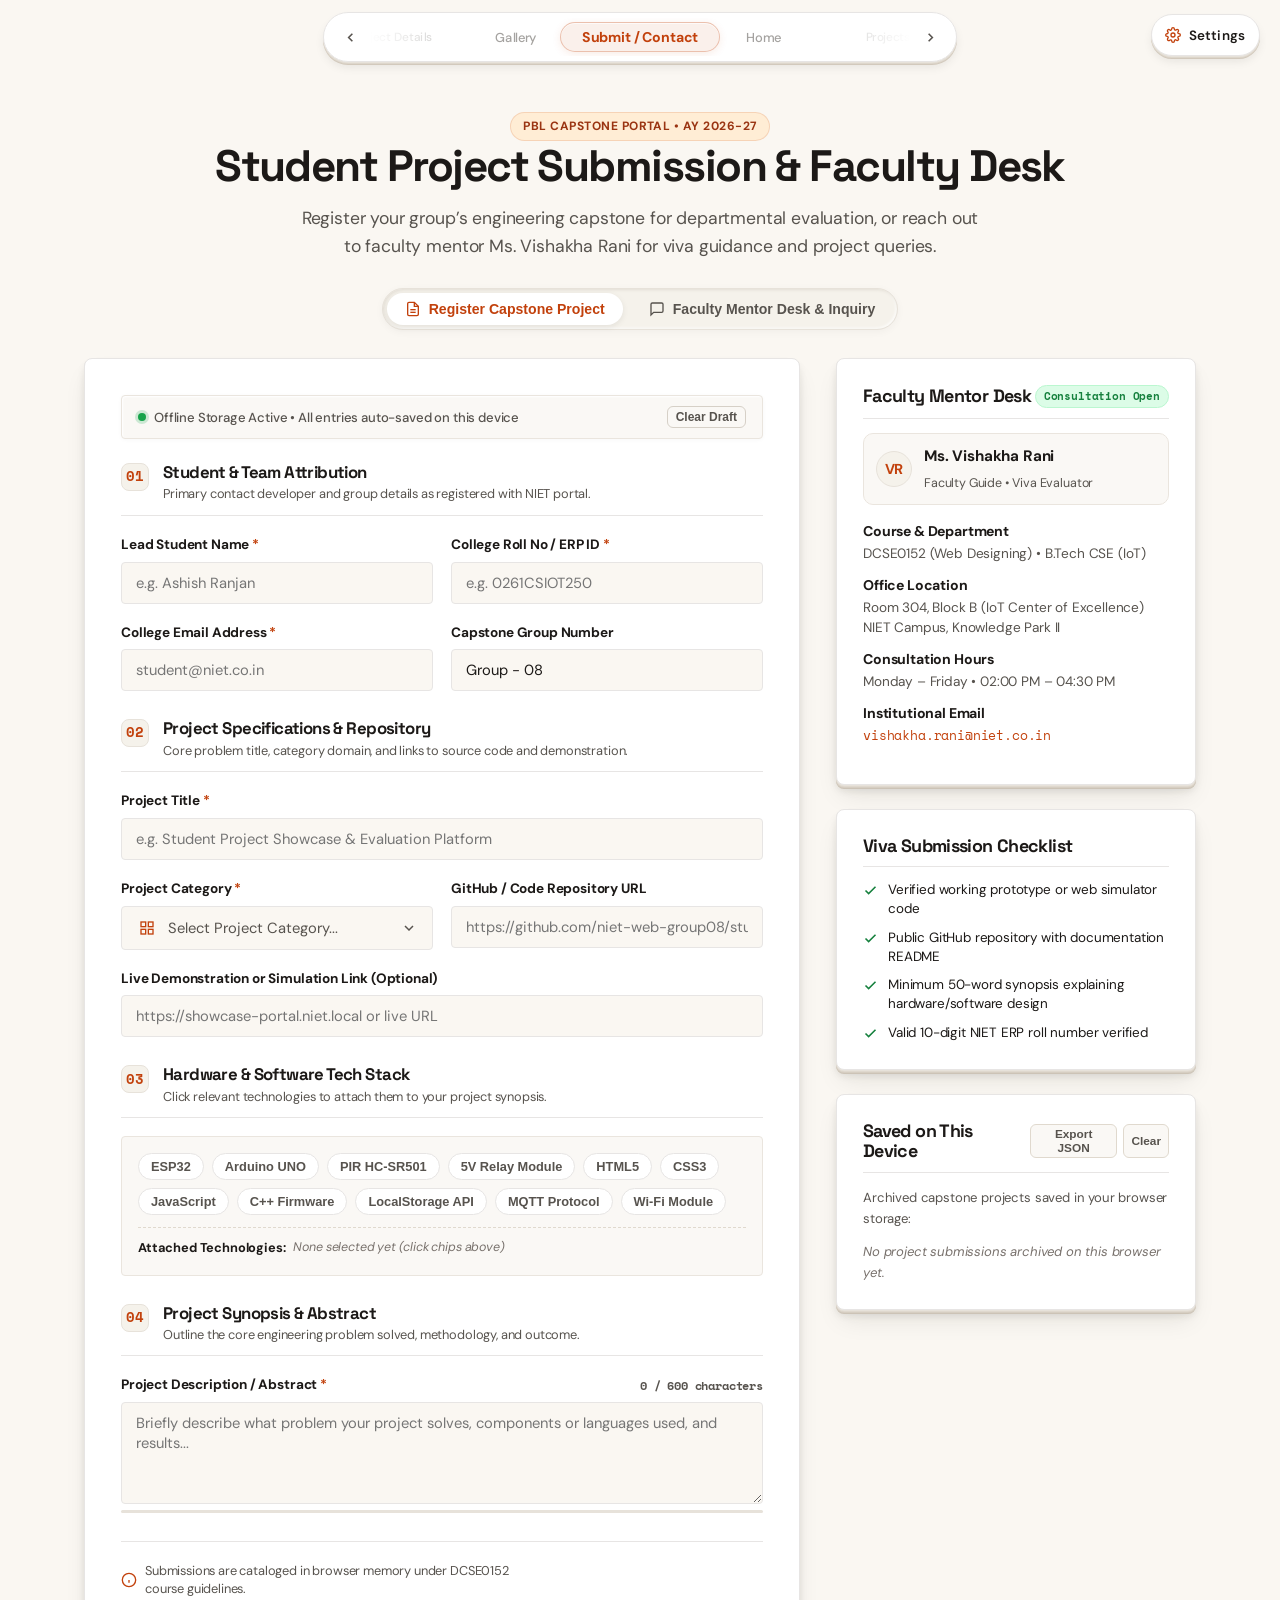
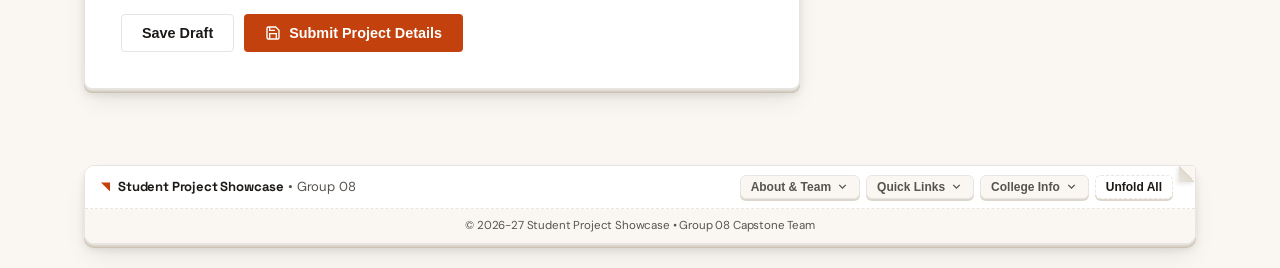
==== contact.html @ 1d9ccc79 "Add files via upload" ====
<!DOCTYPE html>
<html lang="en">
<head>
  <script>
    (function () {
      try {
        var theme = localStorage.getItem("site_theme") || "light";
        if (theme === "dark") {
          document.documentElement.setAttribute("data-theme", "dark");
        } else {
          document.documentElement.removeAttribute("data-theme");
        }
        var fontSize = localStorage.getItem("site_font_size");
        if (fontSize && fontSize !== "16") {
          document.documentElement.setAttribute("data-font-size", fontSize);
          document.documentElement.style.fontSize = fontSize + "px";
        }
        var fontPreset = localStorage.getItem("site_font_preset");
        if (fontPreset && fontPreset !== "architectural-lab") {
          document.documentElement.setAttribute("data-font-preset", fontPreset);
        }
      } catch (e) {}
    })();
  </script>
  <meta charset="UTF-8" />
  <meta name="viewport" content="width=device-width, initial-scale=1.0" />
  <title>Submit Project | Student Project Showcase</title>
  <!-- Google Fonts: The Architectural Hardware Lab (Space Grotesk + DM Sans + Space Mono) -->
  <link rel="preconnect" href="https://fonts.googleapis.com" />
  <link rel="preconnect" href="https://fonts.gstatic.com" crossorigin />
  <link href="https://fonts.googleapis.com/css2?family=DM+Sans:ital,opsz,wght@0,9..40,400..700;1,9..40,400..700&family=Space+Grotesk:wght@400..700&family=Space+Mono:ital,wght@0,400;0,700;1,400;1,700&display=swap" rel="stylesheet" />
  <link rel="stylesheet" href="css/global.css" />
  <link rel="stylesheet" href="css/contact.css" />
</head>
<body>
  <!-- Floating Navigation Bar (Pure Slider Feature Only) -->
  <header class="site-header">
    <div class="navbar">
      <!-- Mobile Bar Header (Shown only on small screens) -->
      <div class="mobile-nav-bar">
        <span class="mobile-current-page" id="mobileCurrentPage">Submit / Contact</span>
        <button class="mobile-toggle" id="mobileNavToggle" aria-label="Toggle Navigation Menu" aria-expanded="false">
          <svg class="svg-icon" viewBox="0 0 24 24" width="20" height="20" fill="none" stroke="currentColor" stroke-width="2">
            <line x1="3" y1="12" x2="21" y2="12"></line>
            <line x1="3" y1="6" x2="21" y2="6"></line>
            <line x1="3" y1="18" x2="21" y2="18"></line>
          </svg>
        </button>
      </div>

      <!-- Pure Slider Navigation -->
      <nav class="nav-slider-nav" id="navSliderNav">
        <div class="mobile-slider-hint" aria-hidden="true">
          <span>Slide or tap to switch page</span>
        </div>

        <div class="nav-slider-container" id="navSliderContainer">
          <!-- Previous Page Button -->
          <button type="button" class="nav-arrow nav-arrow-prev" id="navSliderPrev" aria-label="Previous Page">
            <svg class="svg-icon" viewBox="0 0 24 24" width="15" height="15" fill="none" stroke="currentColor" stroke-width="2.5">
              <polyline points="15 18 9 12 15 6"></polyline>
            </svg>
          </button>

          <!-- Slider Viewport Window -->
          <div class="nav-slider-viewport" id="navSliderViewport" tabindex="0" aria-label="Page Slider Navigation">
            <div class="nav-slider-center-pill" id="navSliderCenterPill" aria-hidden="true"></div>

            <div class="nav-slider-track" id="navSliderTrack">
              <a href="index.html" class="nav-slider-item" data-index="0" data-page="index.html" draggable="false">Home</a>
              <a href="projects.html" class="nav-slider-item" data-index="1" data-page="projects.html" draggable="false">Projects</a>
              <a href="project-details.html" class="nav-slider-item" data-index="2" data-page="project-details.html" draggable="false">Project Details</a>
              <a href="gallery.html" class="nav-slider-item" data-index="3" data-page="gallery.html" draggable="false">Gallery</a>
              <a href="contact.html" class="nav-slider-item" data-index="4" data-page="contact.html" draggable="false">Submit / Contact</a>
            </div>
          </div>

          <!-- Next Page Button -->
          <button type="button" class="nav-arrow nav-arrow-next" id="navSliderNext" aria-label="Next Page">
            <svg class="svg-icon" viewBox="0 0 24 24" width="15" height="15" fill="none" stroke="currentColor" stroke-width="2.5">
              <polyline points="9 18 15 12 9 6"></polyline>
            </svg>
          </button>
        </div>

        <!-- Mobile Drawer Academic Metadata Card (Visible only inside mobile hamburger) -->
        <div class="mobile-drawer-academic-card" aria-label="Academic Information">
          <div class="drawer-academic-header">
            <div class="drawer-brand-wrap">
              <div class="drawer-brand-seal" aria-hidden="true">E</div>
              <span class="drawer-brand-title">Student Showcase</span>
            </div>
            <span class="drawer-badge-live">AY 2026-27 ONGOING</span>
          </div>

          <div class="drawer-chips-cluster">
            <div class="drawer-chip-item">
              <svg class="svg-icon" viewBox="0 0 24 24" width="13" height="13" fill="none" stroke="currentColor" stroke-width="2.2">
                <path d="M12 2L2 7l10 5 10-5-10-5z"></path>
                <path d="M2 17l10 5 10-5"></path>
                <path d="M2 12l10 5 10-5"></path>
              </svg>
              <div class="drawer-chip-text">
                <span><strong>NIET</strong> Greater Noida</span>
                <span style="color:var(--text-muted);">&bull; Autonomous</span>
              </div>
            </div>

            <div class="drawer-chip-item">
              <svg class="svg-icon" viewBox="0 0 24 24" width="13" height="13" fill="none" stroke="currentColor" stroke-width="2.2">
                <polyline points="16 18 22 12 16 6"></polyline>
                <polyline points="8 6 2 12 8 18"></polyline>
              </svg>
              <div class="drawer-chip-text">
                <code>DCSE0152</code>
                <span style="color:var(--text-muted);">&bull; Web Designing</span>
              </div>
            </div>

            <div class="drawer-chip-item">
              <svg class="svg-icon" viewBox="0 0 24 24" width="13" height="13" fill="none" stroke="currentColor" stroke-width="2.2">
                <path d="M12 22s8-4 8-10V5l-8-3-8 3v7c0 6 8 10 8 10z"></path>
                <polyline points="9 12 11 14 15 10"></polyline>
              </svg>
              <div class="drawer-chip-text">
                <span><strong>Ms. Vishakha Rani</strong></span>
                <span style="color:var(--text-muted);">&bull; Faculty Mentor</span>
              </div>
            </div>

            <div class="drawer-chip-item">
              <svg class="svg-icon" viewBox="0 0 24 24" width="13" height="13" fill="none" stroke="currentColor" stroke-width="2.2">
                <path d="M17 21v-2a4 4 0 0 0-4-4H5a4 4 0 0 0-4 4v2"></path>
                <circle cx="9" cy="7" r="4"></circle>
                <path d="M23 21v-2a4 4 0 0 0-3-3.87"></path>
                <path d="M16 3.13a4 4 0 0 1 0 7.75"></path>
              </svg>
              <div class="drawer-chip-text">
                <span><strong>Group 08</strong></span>
                <span style="color:var(--text-muted);">&bull; Capstone Cohort</span>
              </div>
            </div>
          </div>
        </div>
      </nav>
    </div>
  </header>

  <main class="container">
    <section class="contact-hero">
      <span class="pill-badge">PBL Capstone Portal &bull; AY 2026-27</span>
      <h1>Student Project Submission &amp; Faculty Desk</h1>
      <p>Register your group&rsquo;s engineering capstone for departmental evaluation, or reach out to faculty mentor Ms. Vishakha Rani for viva guidance and project queries.</p>

      <!-- Interactive Mode Switcher -->
      <div class="contact-mode-switcher" role="tablist" aria-label="Submission or Inquiry Mode">
        <button type="button" class="mode-switch-btn active" id="modeBtnProject" data-mode="project" role="tab" aria-selected="true">
          <svg class="svg-icon" viewBox="0 0 24 24" width="16" height="16" fill="none" stroke="currentColor" stroke-width="2">
            <path d="M14 2H6a2 2 0 0 0-2 2v16a2 2 0 0 0 2 2h12a2 2 0 0 0 2-2V8z"></path>
            <polyline points="14 2 14 8 20 8"></polyline>
            <line x1="16" y1="13" x2="8" y2="13"></line>
            <line x1="16" y1="17" x2="8" y2="17"></line>
          </svg>
          Register Capstone Project
        </button>
        <button type="button" class="mode-switch-btn" id="modeBtnQuery" data-mode="query" role="tab" aria-selected="false">
          <svg class="svg-icon" viewBox="0 0 24 24" width="16" height="16" fill="none" stroke="currentColor" stroke-width="2">
            <path d="M21 15a2 2 0 0 1-2 2H7l-4 4V5a2 2 0 0 1 2-2h14a2 2 0 0 1 2 2z"></path>
          </svg>
          Faculty Mentor Desk &amp; Inquiry
        </button>
      </div>
    </section>

    <div class="contact-layout">
      <!-- Main Content Form Section -->
      <section class="form-card">
        <!-- Unified Academic Draft & Storage Notice -->
        <div class="draft-sync-bar" id="draftSyncBar">
          <div class="draft-sync-left">
            <span class="draft-live-dot" aria-hidden="true"></span>
            <span class="draft-status-text" id="draftStatusText">Offline Storage Active &bull; All entries auto-saved on this device</span>
          </div>
          <button type="button" class="draft-clear-btn" id="draftClearBtn" title="Clear current draft">
            Clear Draft
          </button>
        </div>

        <!-- Success Toast Alert for Project Submission -->
        <div class="alert-box" id="submissionSuccessAlert" role="alert">
          <svg class="svg-icon alert-icon" viewBox="0 0 24 24" width="22" height="22" fill="none" stroke="currentColor" stroke-width="2.5">
            <polyline points="20 6 9 17 4 12"></polyline>
          </svg>
          <div class="alert-content">
            <strong class="alert-title">Project Submitted Successfully!</strong>
            <span class="alert-desc">Your project &ldquo;<span id="submittedProjectTitle"></span>&rdquo; has been registered and archived into local browser storage.</span>
            <div class="alert-actions">
              <span class="alert-ref-pill" id="submittedProjectRef">ID: PRJ-LIVE</span>
              <a href="projects.html" class="alert-link-btn">View Projects Directory &rarr;</a>
            </div>
          </div>
        </div>

        <!-- Success Toast Alert for Mentor Inquiry -->
        <div class="alert-box" id="inquirySuccessAlert" role="alert">
          <svg class="svg-icon alert-icon" viewBox="0 0 24 24" width="22" height="22" fill="none" stroke="currentColor" stroke-width="2.5">
            <polyline points="20 6 9 17 4 12"></polyline>
          </svg>
          <div class="alert-content">
            <strong class="alert-title">Inquiry Dispatched to Mentor Desk!</strong>
            <span class="alert-desc">Your query regarding &ldquo;<span id="submittedQuerySubject"></span>&rdquo; has been logged. Ms. Vishakha Rani can review it during lab consultation hours.</span>
          </div>
        </div>

        <!-- Form 1: Capstone Project Submission -->
        <form id="capstoneSubmissionForm" class="contact-active-form" novalidate>
          <!-- Section 1: Team Attribution -->
          <div class="form-section-header">
            <span class="section-step-num">01</span>
            <div class="section-step-text">
              <h3>Student &amp; Team Attribution</h3>
              <p>Primary contact developer and group details as registered with NIET portal.</p>
            </div>
          </div>

          <div class="form-grid-inner">
            <!-- Student Name -->
            <div class="form-group">
              <label class="form-label" for="studentName">
                <span>Lead Student Name <span class="required-indicator">*</span></span>
              </label>
              <input type="text" id="studentName" class="form-input" placeholder="e.g. Ashish Ranjan" required />
              <span class="field-error-msg" id="studentNameError"></span>
            </div>

            <!-- College ERP ID / Roll No -->
            <div class="form-group">
              <label class="form-label" for="erpId">
                <span>College Roll No / ERP ID <span class="required-indicator">*</span></span>
              </label>
              <input type="text" id="erpId" class="form-input" placeholder="e.g. 0261CSIOT250" required />
              <span class="field-error-msg" id="erpIdError"></span>
            </div>

            <!-- College Email -->
            <div class="form-group">
              <label class="form-label" for="studentEmail">
                <span>College Email Address <span class="required-indicator">*</span></span>
              </label>
              <input type="email" id="studentEmail" class="form-input" placeholder="student@niet.co.in" required />
              <span class="field-error-msg" id="studentEmailError"></span>
            </div>

            <!-- Group Number -->
            <div class="form-group">
              <label class="form-label" for="groupNo">
                <span>Capstone Group Number</span>
              </label>
              <input type="text" id="groupNo" class="form-input" placeholder="e.g. Group - 08" value="Group - 08" />
            </div>
          </div>

          <!-- Section 2: Project Specifications -->
          <div class="form-section-header">
            <span class="section-step-num">02</span>
            <div class="section-step-text">
              <h3>Project Specifications &amp; Repository</h3>
              <p>Core problem title, category domain, and links to source code and demonstration.</p>
            </div>
          </div>

          <div class="form-grid-inner">
            <!-- Project Title -->
            <div class="form-group col-span-2">
              <label class="form-label" for="projectTitle">
                <span>Project Title <span class="required-indicator">*</span></span>
              </label>
              <input type="text" id="projectTitle" class="form-input" placeholder="e.g. Student Project Showcase &amp; Evaluation Platform" required />
              <span class="field-error-msg" id="projectTitleError"></span>
            </div>

            <!-- Project Category -->
            <div class="form-group">
              <label class="form-label" for="projectDomainTrigger">
                <span>Project Category <span class="required-indicator">*</span></span>
              </label>
              <div class="custom-dropdown" id="projectDomainDropdown" data-select-id="projectDomain">
                <select id="projectDomain" class="form-select visually-hidden-select" required tabindex="-1" aria-hidden="true">
                  <option value="">Select Project Category...</option>
                  <option value="Internet of Things (IoT)">Internet of Things (IoT)</option>
                  <option value="Web Systems">Web Systems &amp; Portals</option>
                  <option value="Embedded Automation">Embedded Automation</option>
                  <option value="Hardware Architecture">Hardware Architecture</option>
                </select>

                <button type="button" 
                        class="custom-dropdown-trigger" 
                        id="projectDomainTrigger" 
                        aria-haspopup="listbox" 
                        aria-expanded="false" 
                        aria-controls="projectDomainMenu"
                        aria-label="Select Project Category">
                  <span class="custom-dropdown-leading-icon" id="projectDomainTriggerIcon" aria-hidden="true">
                    <svg class="svg-icon" viewBox="0 0 24 24" width="16" height="16" fill="none" stroke="currentColor" stroke-width="2">
                      <rect x="3" y="3" width="7" height="7"></rect>
                      <rect x="14" y="3" width="7" height="7"></rect>
                      <rect x="14" y="14" width="7" height="7"></rect>
                      <rect x="3" y="14" width="7" height="7"></rect>
                    </svg>
                  </span>
                  <span class="custom-dropdown-label is-placeholder" id="projectDomainTriggerLabel">Select Project Category...</span>
                  <span class="custom-dropdown-chevron" aria-hidden="true">
                    <svg class="svg-icon" viewBox="0 0 24 24" width="16" height="16" fill="none" stroke="currentColor" stroke-width="2.2">
                      <polyline points="6 9 12 15 18 9"></polyline>
                    </svg>
                  </span>
                </button>

                <div class="custom-dropdown-menu" id="projectDomainMenu" role="listbox" aria-labelledby="projectDomainTrigger" tabindex="-1">
                  <button type="button" class="custom-dropdown-option" role="option" data-value="Internet of Things (IoT)" aria-selected="false">
                    <span class="option-icon-box" aria-hidden="true">
                      <svg class="svg-icon" viewBox="0 0 24 24" width="15" height="15" fill="none" stroke="currentColor" stroke-width="2">
                        <path d="M5 12.55a11 11 0 0 1 14.08 0"></path>
                        <path d="M1.42 9a16 16 0 0 1 21.16 0"></path>
                        <path d="M8.53 16.11a6 6 0 0 1 6.95 0"></path>
                        <line x1="12" y1="20" x2="12.01" y2="20"></line>
                      </svg>
                    </span>
                    <span class="option-content">
                      <span class="option-label">Internet of Things (IoT)</span>
                      <span class="option-sub">Sensors, Microcontrollers &amp; Telemetry</span>
                    </span>
                    <span class="option-check" aria-hidden="true">
                      <svg class="svg-icon" viewBox="0 0 24 24" width="14" height="14" fill="none" stroke="currentColor" stroke-width="2.5">
                        <polyline points="20 6 9 17 4 12"></polyline>
                      </svg>
                    </span>
                  </button>

                  <button type="button" class="custom-dropdown-option" role="option" data-value="Web Systems" aria-selected="false">
                    <span class="option-icon-box" aria-hidden="true">
                      <svg class="svg-icon" viewBox="0 0 24 24" width="15" height="15" fill="none" stroke="currentColor" stroke-width="2">
                        <rect x="2" y="3" width="20" height="14" rx="2" ry="2"></rect>
                        <line x1="8" y1="21" x2="16" y2="21"></line>
                        <line x1="12" y1="17" x2="12" y2="21"></line>
                      </svg>
                    </span>
                    <span class="option-content">
                      <span class="option-label">Web Systems &amp; Portals</span>
                      <span class="option-sub">Dashboards, Cloud APIs &amp; Interfaces</span>
                    </span>
                    <span class="option-check" aria-hidden="true">
                      <svg class="svg-icon" viewBox="0 0 24 24" width="14" height="14" fill="none" stroke="currentColor" stroke-width="2.5">
                        <polyline points="20 6 9 17 4 12"></polyline>
                      </svg>
                    </span>
                  </button>

                  <button type="button" class="custom-dropdown-option" role="option" data-value="Embedded Automation" aria-selected="false">
                    <span class="option-icon-box" aria-hidden="true">
                      <svg class="svg-icon" viewBox="0 0 24 24" width="15" height="15" fill="none" stroke="currentColor" stroke-width="2">
                        <circle cx="12" cy="12" r="3"></circle>
                        <path d="M19.4 15a1.65 1.65 0 0 0 .33 1.82l.06.06a2 2 0 0 1 0 2.83 2 2 0 0 1-2.83 0l-.06-.06a1.65 1.65 0 0 0-1.82-.33 1.65 1.65 0 0 0-1 1.51V21a2 2 0 0 1-2 2 2 2 0 0 1-2-2v-.09A1.65 1.65 0 0 0 9 19.4a1.65 1.65 0 0 0-1.82.33l-.06.06a2 2 0 0 1-2.83 0 2 2 0 0 1 0-2.83l.06-.06a1.65 1.65 0 0 0 .33-1.82 1.65 1.65 0 0 0-1.51-1H3a2 2 0 0 1-2-2 2 2 0 0 1 2-2h.09A1.65 1.65 0 0 0 4.6 9a1.65 1.65 0 0 0-.33-1.82l-.06-.06a2 2 0 0 1 0-2.83 2 2 0 0 1 2.83 0l.06.06a1.65 1.65 0 0 0 1.82.33H9a1.65 1.65 0 0 0 1-1.51V3a2 2 0 0 1 2-2 2 2 0 0 1 2 2v.09a1.65 1.65 0 0 0 1 1.51 1.65 1.65 0 0 0 1.82-.33l.06-.06a2 2 0 0 1 2.83 0 2 2 0 0 1 0 2.83l-.06.06a1.65 1.65 0 0 0-.33 1.82V9a1.65 1.65 0 0 0 1.51 1H21a2 2 0 0 1 2 2 2 2 0 0 1-2 2h-.09a1.65 1.65 0 0 0-1.51 1z"></path>
                      </svg>
                    </span>
                    <span class="option-content">
                      <span class="option-label">Embedded Automation</span>
                      <span class="option-sub">Relays, Actuators &amp; Control Circuits</span>
                    </span>
                    <span class="option-check" aria-hidden="true">
                      <svg class="svg-icon" viewBox="0 0 24 24" width="14" height="14" fill="none" stroke="currentColor" stroke-width="2.5">
                        <polyline points="20 6 9 17 4 12"></polyline>
                      </svg>
                    </span>
                  </button>

                  <button type="button" class="custom-dropdown-option" role="option" data-value="Hardware Architecture" aria-selected="false">
                    <span class="option-icon-box" aria-hidden="true">
                      <svg class="svg-icon" viewBox="0 0 24 24" width="15" height="15" fill="none" stroke="currentColor" stroke-width="2">
                        <rect x="4" y="4" width="16" height="16" rx="2" ry="2"></rect>
                        <rect x="9" y="9" width="6" height="6"></rect>
                        <line x1="9" y1="1" x2="9" y2="4"></line>
                        <line x1="15" y1="1" x2="15" y2="4"></line>
                        <line x1="9" y1="20" x2="9" y2="23"></line>
                        <line x1="15" y1="20" x2="15" y2="23"></line>
                        <line x1="20" y1="9" x2="23" y2="9"></line>
                        <line x1="20" y1="14" x2="23" y2="14"></line>
                        <line x1="1" y1="9" x2="4" y2="9"></line>
                        <line x1="1" y1="14" x2="4" y2="14"></line>
                      </svg>
                    </span>
                    <span class="option-content">
                      <span class="option-label">Hardware Architecture</span>
                      <span class="option-sub">PCB Layouts, Power &amp; Microchips</span>
                    </span>
                    <span class="option-check" aria-hidden="true">
                      <svg class="svg-icon" viewBox="0 0 24 24" width="14" height="14" fill="none" stroke="currentColor" stroke-width="2.5">
                        <polyline points="20 6 9 17 4 12"></polyline>
                      </svg>
                    </span>
                  </button>
                </div>
              </div>
              <span class="field-error-msg" id="projectDomainError"></span>
            </div>

            <!-- GitHub Code Link -->
            <div class="form-group">
              <label class="form-label" for="repoUrl">
                <span>GitHub / Code Repository URL</span>
              </label>
              <input type="url" id="repoUrl" class="form-input" placeholder="https://github.com/niet-web-group08/student-project-showcase" />
            </div>

            <!-- Live Demo Link -->
            <div class="form-group col-span-2">
              <label class="form-label" for="demoUrl">
                <span>Live Demonstration or Simulation Link (Optional)</span>
              </label>
              <input type="url" id="demoUrl" class="form-input" placeholder="https://showcase-portal.niet.local or live URL" />
            </div>
          </div>

          <!-- Section 3: Tech Stack Chips Selector -->
          <div class="form-section-header">
            <span class="section-step-num">03</span>
            <div class="section-step-text">
              <h3>Hardware &amp; Software Tech Stack</h3>
              <p>Click relevant technologies to attach them to your project synopsis.</p>
            </div>
          </div>

          <div class="tech-selector-box">
            <div class="tech-chips-palette" id="techChipsPalette">
              <button type="button" class="tech-chip-toggle" data-tag="ESP32">ESP32</button>
              <button type="button" class="tech-chip-toggle" data-tag="Arduino UNO">Arduino UNO</button>
              <button type="button" class="tech-chip-toggle" data-tag="PIR HC-SR501">PIR HC-SR501</button>
              <button type="button" class="tech-chip-toggle" data-tag="5V Relay Module">5V Relay Module</button>
              <button type="button" class="tech-chip-toggle" data-tag="HTML5">HTML5</button>
              <button type="button" class="tech-chip-toggle" data-tag="CSS3">CSS3</button>
              <button type="button" class="tech-chip-toggle" data-tag="JavaScript">JavaScript</button>
              <button type="button" class="tech-chip-toggle" data-tag="C++ Firmware">C++ Firmware</button>
              <button type="button" class="tech-chip-toggle" data-tag="LocalStorage API">LocalStorage API</button>
              <button type="button" class="tech-chip-toggle" data-tag="MQTT Protocol">MQTT Protocol</button>
              <button type="button" class="tech-chip-toggle" data-tag="Wi-Fi Module">Wi-Fi Module</button>
            </div>
            <div class="selected-tags-strip" id="selectedTagsStrip">
              <span class="tags-hint">Attached Technologies:</span>
              <div class="selected-tags-list" id="selectedTagsList">
                <span class="tags-empty-note">None selected yet (click chips above)</span>
              </div>
            </div>
            <input type="hidden" id="selectedTagsHidden" value="" />
          </div>

          <!-- Section 4: Synopsis & Abstract -->
          <div class="form-section-header">
            <span class="section-step-num">04</span>
            <div class="section-step-text">
              <h3>Project Synopsis &amp; Abstract</h3>
              <p>Outline the core engineering problem solved, methodology, and outcome.</p>
            </div>
          </div>

          <div class="form-group">
            <label class="form-label" for="projectAbstract">
              <span>Project Description / Abstract <span class="required-indicator">*</span></span>
              <span class="char-counter" id="charCounter">0 / 600 characters</span>
            </label>
            <textarea id="projectAbstract" class="form-textarea" rows="4" maxlength="600" placeholder="Briefly describe what problem your project solves, components or languages used, and results..." required></textarea>
            <div class="abstract-progress-rail">
              <div class="abstract-progress-fill" id="abstractProgressFill"></div>
            </div>
            <span class="field-error-msg" id="projectAbstractError"></span>
          </div>

          <!-- Form Submit Row -->
          <div class="form-submit-row">
            <div class="form-academic-disclaimer">
              <svg class="svg-icon" viewBox="0 0 24 24" width="16" height="16" fill="none" stroke="currentColor" stroke-width="2">
                <circle cx="12" cy="12" r="10"></circle>
                <line x1="12" y1="16" x2="12" y2="12"></line>
                <line x1="12" y1="8" x2="12.01" y2="8"></line>
              </svg>
              <span>Submissions are cataloged in browser memory under DCSE0152 course guidelines.</span>
            </div>
            <div class="form-actions-cluster">
              <button type="button" class="btn btn-outline" id="saveDraftManualBtn">
                Save Draft
              </button>
              <button type="submit" class="btn btn-primary" id="submitBtn">
                <svg class="svg-icon" viewBox="0 0 24 24" width="16" height="16" fill="none" stroke="currentColor" stroke-width="2">
                  <path d="M19 21H5a2 2 0 0 1-2-2V5a2 2 0 0 1 2-2h11l5 5v11a2 2 0 0 1-2 2z"></path>
                  <polyline points="17 21 17 13 7 13 7 21"></polyline>
                  <polyline points="7 3 7 8 15 8"></polyline>
                </svg>
                Submit Project Details
              </button>
            </div>
          </div>
        </form>

        <!-- Form 2: Mentor Inquiry Form (Initially Hidden) -->
        <form id="mentorInquiryForm" class="contact-inactive-form" novalidate>
          <div class="form-section-header">
            <span class="section-step-num">01</span>
            <div class="section-step-text">
              <h3>Faculty Mentor Inquiry Desk</h3>
              <p>Direct communication channel to Ms. Vishakha Rani for viva guidance and lab assistance.</p>
            </div>
          </div>

          <div class="form-grid-inner">
            <!-- Student Name -->
            <div class="form-group">
              <label class="form-label" for="queryStudentName">
                <span>Student Name <span class="required-indicator">*</span></span>
              </label>
              <input type="text" id="queryStudentName" class="form-input" placeholder="e.g. Arunima Bhardwaj" required />
              <span class="field-error-msg" id="queryStudentNameError"></span>
            </div>

            <!-- Roll Number -->
            <div class="form-group">
              <label class="form-label" for="queryErpId">
                <span>Roll No / ERP ID <span class="required-indicator">*</span></span>
              </label>
              <input type="text" id="queryErpId" class="form-input" placeholder="e.g. 0261CSIOT205" required />
              <span class="field-error-msg" id="queryErpIdError"></span>
            </div>

            <!-- College Email -->
            <div class="form-group">
              <label class="form-label" for="queryEmail">
                <span>College Email Address <span class="required-indicator">*</span></span>
              </label>
              <input type="email" id="queryEmail" class="form-input" placeholder="student@niet.co.in" required />
              <span class="field-error-msg" id="queryEmailError"></span>
            </div>

            <!-- Query Category -->
            <div class="form-group">
              <label class="form-label" for="queryCategoryTrigger">
                <span>Query Subject / Topic <span class="required-indicator">*</span></span>
              </label>
              <div class="custom-dropdown" id="queryCategoryDropdown" data-select-id="queryCategory">
                <select id="queryCategory" class="form-select visually-hidden-select" required tabindex="-1" aria-hidden="true">
                  <option value="">Select Topic...</option>
                  <option value="Viva Timetable &amp; Schedule">Viva Timetable &amp; Schedule</option>
                  <option value="Hardware Lab &amp; Component Request">Hardware Lab &amp; Component Request</option>
                  <option value="Project Synopsis Review">Project Synopsis Review</option>
                  <option value="Code Review &amp; Architecture Advice">Code Review &amp; Architecture Advice</option>
                  <option value="General Academic Guidance">General Academic Guidance</option>
                </select>

                <button type="button" 
                        class="custom-dropdown-trigger" 
                        id="queryCategoryTrigger" 
                        aria-haspopup="listbox" 
                        aria-expanded="false" 
                        aria-controls="queryCategoryMenu"
                        aria-label="Select Query Topic">
                  <span class="custom-dropdown-leading-icon" id="queryCategoryTriggerIcon" aria-hidden="true">
                    <svg class="svg-icon" viewBox="0 0 24 24" width="16" height="16" fill="none" stroke="currentColor" stroke-width="2">
                      <circle cx="12" cy="12" r="10"></circle>
                      <path d="M9.09 9a3 3 0 0 1 5.83 1c0 2-3 3-3 3"></path>
                      <line x1="12" y1="17" x2="12.01" y2="17"></line>
                    </svg>
                  </span>
                  <span class="custom-dropdown-label is-placeholder" id="queryCategoryTriggerLabel">Select Topic...</span>
                  <span class="custom-dropdown-chevron" aria-hidden="true">
                    <svg class="svg-icon" viewBox="0 0 24 24" width="16" height="16" fill="none" stroke="currentColor" stroke-width="2.2">
                      <polyline points="6 9 12 15 18 9"></polyline>
                    </svg>
                  </span>
                </button>

                <div class="custom-dropdown-menu" id="queryCategoryMenu" role="listbox" aria-labelledby="queryCategoryTrigger" tabindex="-1">
                  <button type="button" class="custom-dropdown-option" role="option" data-value="Viva Timetable &amp; Schedule" aria-selected="false">
                    <span class="option-icon-box" aria-hidden="true">
                      <svg class="svg-icon" viewBox="0 0 24 24" width="15" height="15" fill="none" stroke="currentColor" stroke-width="2">
                        <rect x="3" y="4" width="18" height="18" rx="2" ry="2"></rect>
                        <line x1="16" y1="2" x2="16" y2="6"></line>
                        <line x1="8" y1="2" x2="8" y2="6"></line>
                        <line x1="3" y1="10" x2="21" y2="10"></line>
                      </svg>
                    </span>
                    <span class="option-content">
                      <span class="option-label">Viva Timetable &amp; Schedule</span>
                      <span class="option-sub">Evaluation dates, batch timing &amp; slots</span>
                    </span>
                    <span class="option-check" aria-hidden="true">
                      <svg class="svg-icon" viewBox="0 0 24 24" width="14" height="14" fill="none" stroke="currentColor" stroke-width="2.5">
                        <polyline points="20 6 9 17 4 12"></polyline>
                      </svg>
                    </span>
                  </button>

                  <button type="button" class="custom-dropdown-option" role="option" data-value="Hardware Lab &amp; Component Request" aria-selected="false">
                    <span class="option-icon-box" aria-hidden="true">
                      <svg class="svg-icon" viewBox="0 0 24 24" width="15" height="15" fill="none" stroke="currentColor" stroke-width="2">
                        <path d="M14.7 6.3a1 1 0 0 0 0 1.4l1.6 1.6a1 1 0 0 0 1.4 0l3.77-3.77a6 6 0 0 1-7.94 7.94l-6.91 6.91a2.12 2.12 0 0 1-3-3l6.91-6.91a6 6 0 0 1 7.94-7.94l-3.76 3.76z"></path>
                      </svg>
                    </span>
                    <span class="option-content">
                      <span class="option-label">Hardware Lab &amp; Component Request</span>
                      <span class="option-sub">Sensors, breadboards &amp; lab instruments</span>
                    </span>
                    <span class="option-check" aria-hidden="true">
                      <svg class="svg-icon" viewBox="0 0 24 24" width="14" height="14" fill="none" stroke="currentColor" stroke-width="2.5">
                        <polyline points="20 6 9 17 4 12"></polyline>
                      </svg>
                    </span>
                  </button>

                  <button type="button" class="custom-dropdown-option" role="option" data-value="Project Synopsis Review" aria-selected="false">
                    <span class="option-icon-box" aria-hidden="true">
                      <svg class="svg-icon" viewBox="0 0 24 24" width="15" height="15" fill="none" stroke="currentColor" stroke-width="2">
                        <path d="M14 2H6a2 2 0 0 0-2 2v16a2 2 0 0 0 2 2h12a2 2 0 0 0 2-2V8z"></path>
                        <polyline points="14 2 14 8 20 8"></polyline>
                        <line x1="16" y1="13" x2="8" y2="13"></line>
                        <line x1="16" y1="17" x2="8" y2="17"></line>
                      </svg>
                    </span>
                    <span class="option-content">
                      <span class="option-label">Project Synopsis Review</span>
                      <span class="option-sub">Problem statement &amp; rubric alignment</span>
                    </span>
                    <span class="option-check" aria-hidden="true">
                      <svg class="svg-icon" viewBox="0 0 24 24" width="14" height="14" fill="none" stroke="currentColor" stroke-width="2.5">
                        <polyline points="20 6 9 17 4 12"></polyline>
                      </svg>
                    </span>
                  </button>

                  <button type="button" class="custom-dropdown-option" role="option" data-value="Code Review &amp; Architecture Advice" aria-selected="false">
                    <span class="option-icon-box" aria-hidden="true">
                      <svg class="svg-icon" viewBox="0 0 24 24" width="15" height="15" fill="none" stroke="currentColor" stroke-width="2">
                        <polyline points="16 18 22 12 16 6"></polyline>
                        <polyline points="8 6 2 12 8 18"></polyline>
                      </svg>
                    </span>
                    <span class="option-content">
                      <span class="option-label">Code Review &amp; Architecture Advice</span>
                      <span class="option-sub">Firmware, logic &amp; API structure</span>
                    </span>
                    <span class="option-check" aria-hidden="true">
                      <svg class="svg-icon" viewBox="0 0 24 24" width="14" height="14" fill="none" stroke="currentColor" stroke-width="2.5">
                        <polyline points="20 6 9 17 4 12"></polyline>
                      </svg>
                    </span>
                  </button>

                  <button type="button" class="custom-dropdown-option" role="option" data-value="General Academic Guidance" aria-selected="false">
                    <span class="option-icon-box" aria-hidden="true">
                      <svg class="svg-icon" viewBox="0 0 24 24" width="15" height="15" fill="none" stroke="currentColor" stroke-width="2">
                        <path d="M4 19.5A2.5 2.5 0 0 1 6.5 17H20"></path>
                        <path d="M6.5 2H20v20H6.5A2.5 2.5 0 0 1 4 19.5v-15A2.5 2.5 0 0 1 6.5 2z"></path>
                      </svg>
                    </span>
                    <span class="option-content">
                      <span class="option-label">General Academic Guidance</span>
                      <span class="option-sub">Capstone format, references &amp; citations</span>
                    </span>
                    <span class="option-check" aria-hidden="true">
                      <svg class="svg-icon" viewBox="0 0 24 24" width="14" height="14" fill="none" stroke="currentColor" stroke-width="2.5">
                        <polyline points="20 6 9 17 4 12"></polyline>
                      </svg>
                    </span>
                  </button>
                </div>
              </div>
              <span class="field-error-msg" id="queryCategoryError"></span>
            </div>

            <!-- Query Message -->
            <div class="form-group col-span-2">
              <label class="form-label" for="queryMessage">
                <span>Detailed Question / Request <span class="required-indicator">*</span></span>
              </label>
              <textarea id="queryMessage" class="form-textarea" rows="5" placeholder="Specify your group number, current project milestone, and exact guidance required..." required></textarea>
              <span class="field-error-msg" id="queryMessageError"></span>
            </div>
          </div>

          <div class="form-submit-row">
            <div class="form-academic-disclaimer">
              <svg class="svg-icon" viewBox="0 0 24 24" width="16" height="16" fill="none" stroke="currentColor" stroke-width="2">
                <circle cx="12" cy="12" r="10"></circle>
                <line x1="12" y1="16" x2="12" y2="12"></line>
                <line x1="12" y1="8" x2="12.01" y2="8"></line>
              </svg>
              <span>Faculty consultation hours: Monday &ndash; Friday, 2:00 PM &ndash; 4:30 PM (Room 304 Block B).</span>
            </div>
            <button type="submit" class="btn btn-primary" id="querySubmitBtn">
              <svg class="svg-icon" viewBox="0 0 24 24" width="16" height="16" fill="none" stroke="currentColor" stroke-width="2">
                <line x1="22" y1="2" x2="11" y2="13"></line>
                <polygon points="22 2 15 22 11 13 2 9 22 2"></polygon>
              </svg>
              Send Mentor Message
            </button>
          </div>
        </form>
      </section>

      <!-- Sidebar -->
      <aside class="contact-sidebar">
        <!-- Faculty Information Card -->
        <div class="info-card">
          <div class="info-card-header">
            <h3>Faculty Mentor Desk</h3>
            <span class="eval-live-badge">Consultation Open</span>
          </div>
          <div class="mentor-contact-profile">
            <div class="mentor-avatar-badge" aria-hidden="true">VR</div>
            <div>
              <strong class="mentor-profile-name">Ms. Vishakha Rani</strong>
              <span class="mentor-profile-sub">Faculty Guide &bull; Viva Evaluator</span>
            </div>
          </div>
          <ul class="contact-meta-list">
            <li>
              <strong>Course &amp; Department</strong>
              <span>DCSE0152 (Web Designing) &bull; B.Tech CSE (IoT)</span>
            </li>
            <li>
              <strong>Office Location</strong>
              <span>Room 304, Block B (IoT Center of Excellence)<br>NIET Campus, Knowledge Park II</span>
            </li>
            <li>
              <strong>Consultation Hours</strong>
              <span>Monday &ndash; Friday &bull; 02:00 PM &ndash; 04:30 PM</span>
            </li>
            <li>
              <strong>Institutional Email</strong>
              <span style="font-family:var(--font-mono); font-size:0.84rem; color:var(--accent);">vishakha.rani@niet.co.in</span>
            </li>
          </ul>
        </div>

        <!-- Viva Evaluation Checklist Card -->
        <div class="info-card">
          <h3>Viva Submission Checklist</h3>
          <ul class="checklist-items">
            <li>
              <svg class="svg-icon" viewBox="0 0 24 24" width="15" height="15" fill="none" stroke="#15803D" stroke-width="2.5">
                <polyline points="20 6 9 17 4 12"></polyline>
              </svg>
              <span>Verified working prototype or web simulator code</span>
            </li>
            <li>
              <svg class="svg-icon" viewBox="0 0 24 24" width="15" height="15" fill="none" stroke="#15803D" stroke-width="2.5">
                <polyline points="20 6 9 17 4 12"></polyline>
              </svg>
              <span>Public GitHub repository with documentation README</span>
            </li>
            <li>
              <svg class="svg-icon" viewBox="0 0 24 24" width="15" height="15" fill="none" stroke="#15803D" stroke-width="2.5">
                <polyline points="20 6 9 17 4 12"></polyline>
              </svg>
              <span>Minimum 50-word synopsis explaining hardware/software design</span>
            </li>
            <li>
              <svg class="svg-icon" viewBox="0 0 24 24" width="15" height="15" fill="none" stroke="#15803D" stroke-width="2.5">
                <polyline points="20 6 9 17 4 12"></polyline>
              </svg>
              <span>Valid 10-digit NIET ERP roll number verified</span>
            </li>
          </ul>
        </div>

        <!-- Saved Submissions in Local Storage -->
        <div class="info-card">
          <div class="info-card-header">
            <h3>Saved on This Device</h3>
            <div class="ledger-actions-strip">
              <button type="button" class="ledger-action-btn" id="exportSubmissionsBtn" title="Export as JSON">
                Export JSON
              </button>
              <button type="button" class="ledger-action-btn" id="clearAllSubmissionsBtn" title="Clear all local submissions">
                Clear
              </button>
            </div>
          </div>
          <p style="font-size:0.82rem; color:var(--text-secondary); margin-bottom:12px;">
            Archived capstone projects saved in your browser storage:
          </p>
          <div class="local-submissions-wrap" id="localSubmissionsList">
            <!-- Dynamically populated by contact.js -->
          </div>
        </div>
      </aside>
    </div>
  </main>

  <!-- Compact 3D Origami-Folded Footer -->
  <footer class="site-footer origami-footer" id="origamiFooter">
    <div class="origami-shell">
      <div class="origami-bar">
        <div class="origami-brand-mini">
          <span class="origami-crease-mark" aria-hidden="true"></span>
          <span class="origami-title"><strong>Student Project Showcase</strong> &bull; Group 08</span>
        </div>

        <div class="origami-flaps" role="tablist" aria-label="Footer Information Flaps">
          <button type="button" class="origami-flap-btn" data-flap="about" aria-expanded="false">
            <span>About &amp; Team</span>
            <svg class="svg-icon flap-chevron" viewBox="0 0 24 24" width="13" height="13" fill="none" stroke="currentColor" stroke-width="2.5">
              <polyline points="6 9 12 15 18 9"></polyline>
            </svg>
          </button>

          <button type="button" class="origami-flap-btn" data-flap="links" aria-expanded="false">
            <span>Quick Links</span>
            <svg class="svg-icon flap-chevron" viewBox="0 0 24 24" width="13" height="13" fill="none" stroke="currentColor" stroke-width="2.5">
              <polyline points="6 9 12 15 18 9"></polyline>
            </svg>
          </button>

          <button type="button" class="origami-flap-btn" data-flap="college" aria-expanded="false">
            <span>College Info</span>
            <svg class="svg-icon flap-chevron" viewBox="0 0 24 24" width="13" height="13" fill="none" stroke="currentColor" stroke-width="2.5">
              <polyline points="6 9 12 15 18 9"></polyline>
            </svg>
          </button>

          <button type="button" class="origami-flap-btn origami-unfold-all" data-flap="all" aria-expanded="false" title="Unfold all origami panels">
            <span>Unfold All</span>
          </button>
        </div>
      </div>

      <div class="origami-stage">
        <div class="origami-panel" data-panel="about">
          <div class="origami-panel-inner">
            <div class="origami-panel-tag">01 / Project &amp; Team</div>
            <p class="origami-desc">
              A Web Designing (DCSE0152) Capstone Project developed by Group 08 students, Department of Computer Science &amp; Engineering (IoT), NIET Greater Noida.
            </p>
            <div class="origami-team-chips">
              <span class="origami-chip-label">Team:</span>
              <span class="origami-chip">Ashish Ranjan</span>
              <span class="origami-chip">Ashish Prajapati</span>
              <span class="origami-chip">Arunima Bhardwaj</span>
              <span class="origami-chip">Aryan</span>
              <span class="origami-chip">Ashmit Tiwari</span>
            </div>
          </div>
        </div>

        <div class="origami-panel" data-panel="links">
          <div class="origami-panel-inner">
            <div class="origami-panel-tag">02 / Quick Links</div>
            <ul class="origami-links-row">
              <li><a href="index.html">Home</a></li>
              <li><a href="projects.html">Project Directory</a></li>
              <li><a href="project-details.html">Case Study &amp; Rubric</a></li>
              <li><a href="gallery.html">Circuit Schematics</a></li>
              <li><a href="contact.html">Submit Project</a></li>
            </ul>
          </div>
        </div>

        <div class="origami-panel" data-panel="college">
          <div class="origami-panel-inner">
            <div class="origami-panel-tag">03 / College Information</div>
            <div class="origami-meta-grid">
              <div class="origami-meta-cell">
                <span>Course</span>
                <strong>DCSE0152 (Web Designing)</strong>
              </div>
              <div class="origami-meta-cell">
                <span>Faculty Mentor</span>
                <strong>Ms. Vishakha Rani</strong>
              </div>
              <div class="origami-meta-cell">
                <span>Institution</span>
                <strong>Noida Institute of Engineering &amp; Technology, Knowledge Park II, Greater Noida</strong>
              </div>
            </div>
          </div>
        </div>
      </div>

      <div class="origami-bottom-strip">
        <span>&copy; 2026-27 Student Project Showcase &bull; Group 08 Capstone Team</span>
      </div>
    </div>
  </footer>

  <script src="js/main.js"></script>
  <script src="js/contact.js"></script>
</body>
</html>
---- css/global.css ----
@import url("https://fonts.googleapis.com/css2?family=DM+Sans:ital,opsz,wght@0,9..40,400..700;1,9..40,400..700&family=Fira+Code:wght@400..700&family=IBM+Plex+Mono:ital,wght@0,400..700;1,400..700&family=Inter:wght@400..700&family=JetBrains+Mono:ital,wght@0,400..700;1,400..700&family=Lora:ital,wght@0,400..700;1,400..700&family=Manrope:wght@400..700&family=Newsreader:ital,opsz,wght@0,6..72,400..700;1,6..72,400..700&family=Outfit:wght@400..700&family=Plus+Jakarta+Sans:ital,wght@0,400..700;1,400..700&family=Space+Grotesk:wght@400..700&family=Space+Mono:ital,wght@0,400;0,700;1,400;1,700&display=swap");

/* 
   Web Designing Project (DCSE0152) - Capstone Showcase
   Group 08 | NIET Greater Noida
   Students: Ashish Ranjan, Ashish Prajapati, Arunima Bhardwaj, Aryan, Ashmit Tiwari
   Mentor: Ms. Vishakha Rani
   Global Stylesheet (global.css)
   Permanent Typography: The Architectural Hardware Lab (Space Grotesk + DM Sans + Space Mono)
*/

:root {
  /* Main color palette */
  --bg-color: #FAF7F2;
  --surface-color: #FFFFFF;
  --text-primary: #1C1917;
  --text-secondary: #57534E;
  --text-muted: #78716C;
  
  --accent: #C2410C;              /* Terracotta Orange */
  --accent-hover: #9A3412;        /* Darker Orange on Hover */
  --accent-subtle: #FFEDD5;       /* Light Orange Background */
  --accent-subtle-text: #9A3412;  /* Dark text for badges */
  
  --border-color: #E7E5E4;        /* Light Grey Border */
  --border-focus: #FDBA74;        /* Focus Border */
  --border-hover: #D6D3D1;        /* Border on Hover */
  
  --badge-success-bg: #DCFCE7;
  --badge-success-text: #15803D;

  /* Permanent Typography: The Architectural Hardware Lab */
  --font-serif: "Space Grotesk", system-ui, -apple-system, sans-serif;
  --font-sans: "DM Sans", system-ui, -apple-system, sans-serif;
  --font-mono: "Space Mono", ui-monospace, monospace;
  --heading-font-weight: 700;
  --heading-letter-spacing: -0.035em;
  --heading-line-height: 1.15;
  --body-font-weight: 400;
  --body-letter-spacing: -0.01em;
  --body-line-height: 1.6;
  --mono-font-weight: 400;

  /* Box Shadows */
  --shadow-sm: 0 1px 2px rgba(28, 25, 23, 0.05);
  --shadow-md: 0 4px 6px -1px rgba(28, 25, 23, 0.07), 0 2px 4px -2px rgba(28, 25, 23, 0.04);
  --shadow-lg: 0 12px 24px -4px rgba(28, 25, 23, 0.09), 0 4px 8px -4px rgba(28, 25, 23, 0.03);

  /* Fake 3D Layered Extrusion & Depth Shadows for All Containers */
  --shadow-3d:
    inset 0 1px 0 rgba(255, 255, 255, 0.95),
    0 1px 0 #E7E2DA,
    0 2px 0 #DFD8CE,
    0 3px 0 #D6CEC2,
    0 4px 0 #CCC3B6,
    0 6px 10px -2px rgba(28, 25, 23, 0.14),
    0 14px 26px -6px rgba(28, 25, 23, 0.10);

  --shadow-3d-hover:
    inset 0 1px 0 rgba(255, 255, 255, 1),
    0 1px 0 #E7E2DA,
    0 2px 0 #DFD8CE,
    0 3px 0 #D6CEC2,
    0 4px 0 #CCC3B6,
    0 6px 0 #C1B7A8,
    0 14px 22px -4px rgba(28, 25, 23, 0.18),
    0 26px 44px -10px rgba(194, 65, 12, 0.14);

  --shadow-3d-sm:
    inset 0 1px 0 rgba(255, 255, 255, 0.92),
    0 1px 0 #E7E2DA,
    0 2px 0 #DDD6CB,
    0 3px 0 #D2C9BC,
    0 6px 12px -3px rgba(28, 25, 23, 0.12);

  --shadow-3d-sm-hover:
    inset 0 1px 0 rgba(255, 255, 255, 1),
    0 1px 0 #E7E2DA,
    0 2px 0 #DDD6CB,
    0 3px 0 #D2C9BC,
    0 4px 0 #C6BCAD,
    0 12px 20px -4px rgba(28, 25, 23, 0.16);

  --shadow-3d-accent:
    inset 0 1px 0 rgba(255, 255, 255, 0.75),
    0 1px 0 #FDBA74,
    0 2px 0 #FB923C,
    0 4px 0 #EA580C,
    0 10px 20px -4px rgba(194, 65, 12, 0.22),
    0 18px 34px -8px rgba(194, 65, 12, 0.14);

  --shadow-3d-accent-hover:
    inset 0 1px 0 rgba(255, 255, 255, 0.85),
    0 1px 0 #FDBA74,
    0 2px 0 #FB923C,
    0 4px 0 #EA580C,
    0 6px 0 #C2410C,
    0 16px 28px -4px rgba(194, 65, 12, 0.28),
    0 28px 46px -10px rgba(194, 65, 12, 0.18);

  /* Border radius */
  --radius-sm: 4px;
  --radius-md: 8px;
  --radius-lg: 14px;
  --transition: all 0.2s ease;
  --max-width: 1160px;
}

/* =========================================================================
   Theme System: Light (Default) | Charcoal Black (Dark) | Industrial Grey
   Default: Warm Ivory Parchment (#FAF7F2)
   Charcoal Black: Deep Matte Charcoal (#0C0C0C / #161616) & Amber Copper (#FB923C)
   Grey: Architectural Slate Grey (#1E2228 / #272C35) & Ice Cyan (#38BDF8)
   ========================================================================= */

/* Theme 1: Charcoal Black (data-theme="dark") */
html[data-theme="dark"] {
  --bg-color: #0C0C0C;
  --surface-color: #161616;
  --text-primary: #F5F5F5;
  --text-secondary: #D4D4D4;
  --text-muted: #9E9E9E;

  --accent: #FB923C;
  --accent-hover: #F97316;
  --accent-subtle: rgba(251, 146, 60, 0.15);
  --accent-subtle-text: #FDBA74;

  --border-color: #262626;
  --border-focus: #FB923C;
  --border-hover: #404040;

  --badge-success-bg: rgba(34, 197, 94, 0.16);
  --badge-success-text: #4ADE80;

  --shadow-sm: 0 1px 2px rgba(0, 0, 0, 0.7);
  --shadow-md: 0 4px 10px rgba(0, 0, 0, 0.55);
  --shadow-lg: 0 16px 32px rgba(0, 0, 0, 0.7);

  --shadow-3d:
    inset 0 1px 0 rgba(255, 255, 255, 0.08),
    0 1px 0 #000000,
    0 2px 0 #000000,
    0 3px 0 #000000,
    0 6px 14px -2px rgba(0, 0, 0, 0.7),
    0 14px 28px -6px rgba(0, 0, 0, 0.55);

  --shadow-3d-hover:
    inset 0 1px 0 rgba(255, 255, 255, 0.14),
    0 1px 0 #000000,
    0 2px 0 #000000,
    0 3px 0 #000000,
    0 4px 0 #000000,
    0 16px 26px -4px rgba(0, 0, 0, 0.8),
    0 28px 48px -10px rgba(251, 146, 60, 0.18);

  --shadow-3d-sm:
    inset 0 1px 0 rgba(255, 255, 255, 0.07),
    0 1px 0 #000000,
    0 2px 0 #000000,
    0 6px 12px -3px rgba(0, 0, 0, 0.6);

  --shadow-3d-sm-hover:
    inset 0 1px 0 rgba(255, 255, 255, 0.1),
    0 1px 0 #000000,
    0 2px 0 #000000,
    0 3px 0 #000000,
    0 10px 18px -4px rgba(0, 0, 0, 0.7);

  --shadow-3d-accent:
    inset 0 1px 0 rgba(255, 255, 255, 0.3),
    0 1px 0 #EA580C,
    0 2px 0 #C2410C,
    0 4px 0 #9A3412,
    0 10px 20px -4px rgba(251, 146, 60, 0.25),
    0 18px 34px -8px rgba(0, 0, 0, 0.7);

  --shadow-3d-accent-hover:
    inset 0 1px 0 rgba(255, 255, 255, 0.4),
    0 1px 0 #EA580C,
    0 2px 0 #C2410C,
    0 4px 0 #9A3412,
    0 6px 0 #7C2D12,
    0 16px 28px -4px rgba(251, 146, 60, 0.35),
    0 28px 48px -10px rgba(0, 0, 0, 0.8);
}


/* Dark Mode Architectural Overrides */
html[data-theme="dark"] header.site-header {
  background-color: rgba(22, 22, 22, 0.94);
  border-color: #262626;
}

html[data-theme="dark"] .nav-slider-container {
  background-color: #101010;
  border-color: #262626;
}

html[data-theme="dark"] .nav-slider-viewport {
  background-color: #101010;
}

html[data-theme="dark"] .nav-slider-center-pill {
  background: rgba(251, 146, 60, 0.14);
  border-color: rgba(251, 146, 60, 0.35);
}

html[data-theme="dark"] .nav-slider-item {
  color: #A8A29E;
}

html[data-theme="dark"] .nav-slider-item.active {
  color: #FB923C;
}

html[data-theme="dark"] .nav-arrow {
  background-color: #161616;
  border-color: #262626;
  color: #D4D4D4;
}

html[data-theme="dark"] .mobile-nav-bar {
  background-color: #161616;
  border-color: #262626;
}

html[data-theme="dark"] .nav-slider-nav.mobile-open {
  background-color: rgba(12, 12, 12, 0.98);
  border-color: #262626;
}

html[data-theme="dark"] .mobile-drawer-academic-card {
  background-color: #161616;
  border-color: #262626;
}

html[data-theme="dark"] footer.site-footer {
  background-color: #0C0C0C;
  border-top-color: #262626;
}

html[data-theme="dark"] .origami-footer-card,
html[data-theme="dark"] .footer-nav-col {
  background-color: #161616;
  border-color: #262626;
}

html[data-theme="dark"] .hero-stat-card,
html[data-theme="dark"] .hero-preview-frame,
html[data-theme="dark"] .project-card,
html[data-theme="dark"] .gallery-card,
html[data-theme="dark"] .case-study-hero,
html[data-theme="dark"] .case-study-main,
html[data-theme="dark"] .sidebar-widget,
html[data-theme="dark"] .form-card,
html[data-theme="dark"] .info-card,
html[data-theme="dark"] .modal-content,
html[data-theme="dark"] .rubric-table-wrapper {
  background-color: var(--surface-color);
  border-color: var(--border-color);
  color: var(--text-primary);
}

html[data-theme="dark"] .custom-dropdown-trigger {
  background-color: var(--bg-color);
  border-color: var(--border-color);
  color: var(--text-primary);
}

html[data-theme="dark"] .custom-dropdown-menu {
  background-color: #161616;
  border-color: #2E2E2E;
  box-shadow: 0 16px 40px rgba(0, 0, 0, 0.75);
}

html[data-theme="dark"] .custom-dropdown-option:hover,
html[data-theme="dark"] .custom-dropdown-option:focus-visible {
  background-color: rgba(251, 146, 60, 0.12);
}

html[data-theme="dark"] .custom-dropdown-option.is-selected {
  background-color: rgba(251, 146, 60, 0.18);
}

html[data-theme="dark"] .option-icon-box {
  background-color: rgba(251, 146, 60, 0.15);
  color: #FB923C;
}

html[data-theme="dark"] .custom-dropdown-menu::-webkit-scrollbar-track {
  background: #121212;
}

html[data-theme="dark"] .custom-dropdown-menu::-webkit-scrollbar-thumb {
  background: #2E2E2E;
}

html[data-theme="dark"] .form-input,
html[data-theme="dark"] .form-select,
html[data-theme="dark"] .form-textarea {
  background-color: #121212;
  border-color: #262626;
  color: #F5F5F5;
}

html[data-theme="dark"] .form-input:focus,
html[data-theme="dark"] .form-select:focus,
html[data-theme="dark"] .form-textarea:focus {
  background-color: #161616;
  border-color: #FB923C;
  box-shadow: 0 0 0 3px rgba(251, 146, 60, 0.2);
}

html[data-theme="dark"] .gallery-slider-bar {
  background-color: #1A1816;
  border-color: #2E2A27;
}

html[data-theme="dark"] .gallery-slider-viewport {
  background-color: #141311;
}

html[data-theme="dark"] .gallery-slider-center-pill {
  background: rgba(251, 146, 60, 0.14);
  border-color: rgba(251, 146, 60, 0.35);
}

html[data-theme="dark"] .gallery-slider-item {
  color: #A8A29E;
}

html[data-theme="dark"] .gallery-slider-item.active {
  color: #FB923C;
}

html[data-theme="dark"] .student-card {
  background-color: #1A1816;
  border-color: #2E2A27;
}

html[data-theme="dark"] .student-card:hover {
  background-color: #201D1A;
  border-color: #FB923C;
}

html[data-theme="dark"] .student-avatar {
  background-color: #141311;
  border-color: #2E2A27;
  box-shadow: inset 1px 1px 2px rgba(255, 255, 255, 0.05), inset -1px -1px 2px rgba(0, 0, 0, 0.5);
}

html[data-theme="dark"] .mentor-stamp-box {
  background-color: #0B291B;
  border-color: #166534;
}

html[data-theme="dark"] .project-card:hover .card-footer-row .btn-outline {
  border-color: var(--accent);
  color: var(--accent);
  background-color: var(--accent-subtle);
}

html[data-theme="dark"] .stack-mini-pill:hover,
html[data-theme="dark"] .stack-mini-pill.has-match {
  border-color: var(--accent);
  background-color: var(--accent-subtle);
  color: #FDBA74;
}

html[data-theme="dark"] .gallery-slider-shell {
  background-color: #141311;
  border-color: #2E2A27;
}

html[data-theme="dark"] .gallery-slider-center-pill {
  background: rgba(251, 146, 60, 0.14);
  border-color: rgba(251, 146, 60, 0.4);
  box-shadow: 0 2px 10px rgba(251, 146, 60, 0.2), inset 0 1px 0 rgba(255, 255, 255, 0.1);
}

html[data-theme="dark"] .blueprint-grid-bg {
  background-image:
    linear-gradient(to right, rgba(255, 255, 255, 0.05) 1px, transparent 1px),
    linear-gradient(to bottom, rgba(255, 255, 255, 0.05) 1px, transparent 1px);
}

html[data-theme="dark"] .tech-pill {
  background-color: #141311;
  border-color: #2E2A27;
  color: var(--text-primary);
}

html[data-theme="dark"] .custom-dropdown.is-open .custom-dropdown-trigger,
html[data-theme="dark"] .custom-dropdown-trigger:focus-visible {
  background-color: #141311;
  border-color: var(--accent);
}

html[data-theme="dark"] .mentor-status-title {
  color: #4ADE80;
}

html[data-theme="dark"] .mentor-status-sub {
  color: #86EFAC;
}

html[data-theme="dark"] .live-status-pill {
  color: #4ADE80;
  background-color: rgba(34, 197, 94, 0.16);
  border-color: rgba(34, 197, 94, 0.35);
}

html[data-theme="dark"] .cta-banner {
  background: linear-gradient(135deg, rgba(251, 146, 60, 0.12) 0%, rgba(234, 88, 12, 0.18) 100%);
  border-color: rgba(251, 146, 60, 0.4);
}

html[data-theme="dark"] .cta-banner h3 {
  color: #F5F2EB;
}

html[data-theme="dark"] .cta-banner p {
  color: #D6D3D1;
}

html[data-theme="dark"] .project-heading {
  color: #F5F2EB;
}

html[data-theme="dark"] .project-synopsis {
  color: #D6D3D1;
}

html[data-theme="dark"] .project-card:hover .card-header-bar {
  background-color: #201D1A;
}

html[data-theme="dark"] .academic-table tr:hover {
  background-color: #201D1A;
}

html[data-theme="dark"] mark.search-highlight {
  background: rgba(251, 146, 60, 0.35);
  color: #FFFFFF;
}

html[data-theme="dark"] .schematic-pill {
  background-color: #141311;
  border-color: #2E2A27;
  color: #F5F2EB;
}

html[data-theme="dark"] .schematic-pill small {
  color: #A8A29E;
}

html[data-theme="dark"] .gallery-filter-meta {
  color: #A8A29E;
}

html[data-theme="dark"] .gallery-card-title {
  color: #F5F2EB;
}

html[data-theme="dark"] .gallery-card-desc {
  color: #D6D3D1;
}

html[data-theme="dark"] .student-name {
  color: #F5F2EB;
}

html[data-theme="dark"] .student-roll {
  color: #A8A29E;
}

html[data-theme="dark"] .student-task-desc {
  color: #D6D3D1;
}

html[data-theme="dark"] .team-table th {
  color: #F5F2EB;
  background-color: #141311;
}

html[data-theme="dark"] .team-table td {
  color: #E7E5E4;
}

html[data-theme="dark"] .team-table tr:hover {
  background-color: #201D1A;
}

html[data-theme="dark"] .contact-mode-switcher {
  background-color: #141311;
  border-color: #2E2A27;
  box-shadow: inset 1px 1px 3px rgba(0, 0, 0, 0.6);
}

html[data-theme="dark"] .draft-sync-bar {
  background-color: #141311;
  border-color: #2E2A27;
  color: #D6D3D1;
  box-shadow: inset 1px 1px 2px rgba(0, 0, 0, 0.5);
}

html[data-theme="dark"] .section-step-num {
  background-color: #141311;
  border-color: #2E2A27;
  color: #FB923C;
}

html[data-theme="dark"] .abstract-progress-rail {
  background-color: #2E2A27;
}

html[data-theme="dark"] .tech-selector-box {
  background-color: #141311;
  border-color: #2E2A27;
}

html[data-theme="dark"] .selected-tag-item {
  background-color: #141311;
  border-color: #2E2A27;
  color: #F5F2EB;
}

html[data-theme="dark"] .local-sub-item {
  background-color: #141311;
  border-color: #2E2A27;
}

html[data-theme="dark"] .mentor-contact-profile {
  background-color: #141311;
  border-color: #2E2A27;
}

html[data-theme="dark"] .mentor-avatar-badge {
  background-color: #1A1816;
  border-color: #2E2A27;
  color: #FB923C;
}

html[data-theme="dark"] .alert-box {
  background-color: #0B291B;
  border-color: #166534;
  color: #4ADE80;
}

html[data-theme="dark"] .alert-icon {
  color: #4ADE80;
}

html[data-theme="dark"] .alert-desc {
  color: #86EFAC;
}

html[data-theme="dark"] .alert-ref-pill {
  background: rgba(34, 197, 94, 0.2);
  color: #86EFAC;
  border-color: #166534;
}

html[data-theme="dark"] .alert-link-btn {
  color: #4ADE80;
}

/* =========================================================================
   Charcoal Black & Grey Mode: Full Origami Footer System Overrides
   (Ensures perfect contrast and visibility across all panels & bars)
   ========================================================================= */

/* --- Charcoal Black Origami Footer --- */
html[data-theme="dark"] footer.site-footer {
  background-color: #0C0C0C;
  border-top-color: #262626;
}

html[data-theme="dark"] .origami-shell {
  background-color: #161616;
  border-color: #262626;
  box-shadow: 0 4px 14px rgba(0, 0, 0, 0.7);
}

html[data-theme="dark"] .origami-shell::before {
  background: linear-gradient(225deg, #0C0C0C 50%, #222222 50%, #303030 100%);
  box-shadow: -2px 2px 5px rgba(0, 0, 0, 0.7);
}

html[data-theme="dark"] .origami-shell {
  background-color: #161616 !important;
  border-color: #262626 !important;
}

html[data-theme="dark"] .origami-bar {
  background: #141414 !important;
  border-bottom: 1px dashed #262626 !important;
}

html[data-theme="dark"] .origami-brand-mini {
  color: #A3A3A3 !important;
}

html[data-theme="dark"] .origami-title strong {
  color: #F5F5F5 !important;
}

html[data-theme="dark"] .origami-bottom-strip {
  background-color: #0C0C0C !important;
  color: #737373 !important;
}

html[data-theme="dark"] .origami-crease-mark {
  background-color: #FB923C;
}

html[data-theme="dark"] .origami-flap-btn {
  background-color: #1A1A1A;
  border-color: #2E2E2E;
  color: #D4D4D4;
  box-shadow: 0 2px 0 #000000;
}

html[data-theme="dark"] .origami-flap-btn:hover {
  background-color: #242424;
  border-color: #FB923C;
  color: #FB923C;
}

html[data-theme="dark"] .origami-flap-btn.is-open {
  background-color: rgba(251, 146, 60, 0.16);
  color: #FB923C;
  border-color: #FB923C;
  box-shadow: inset 0 1px 2px rgba(0, 0, 0, 0.5);
}

html[data-theme="dark"] .origami-unfold-all {
  background-color: #1F1F1F;
  color: #F5F5F5;
  border-color: #383838;
}

html[data-theme="dark"] .origami-stage {
  background-color: #101010;
}

html[data-theme="dark"] .origami-panel {
  background: linear-gradient(180deg, rgba(255, 255, 255, 0.03) 0%, #161616 18%, #121212 100%);
  border-bottom: 1px dashed #262626;
}

html[data-theme="dark"] .origami-footer.is-all-open .origami-panel {
  border-right: 1px dashed #262626;
}

html[data-theme="dark"] .origami-footer.is-all-open .origami-panel:last-child {
  border-right: none;
}

html[data-theme="dark"] .origami-footer.is-all-open .origami-panel:nth-child(2) {
  background: linear-gradient(180deg, rgba(255, 255, 255, 0.04) 0%, #181818 22%, #131313 100%);
}

html[data-theme="dark"] .origami-panel-tag {
  color: #FB923C;
}

html[data-theme="dark"] .origami-desc {
  color: #D4D4D4;
}

html[data-theme="dark"] .origami-chip-label {
  color: #F5F5F5;
}

html[data-theme="dark"] .origami-chip {
  background-color: #1A1A1A;
  border-color: #2E2E2E;
  color: #D4D4D4;
}

html[data-theme="dark"] .origami-links-row a {
  background-color: #1A1A1A;
  border-color: #2E2E2E;
  color: #F5F5F5;
  box-shadow: 0 2px 0 #000000;
}

html[data-theme="dark"] .origami-links-row a:hover {
  background-color: #242424;
  border-color: #FB923C;
  color: #FB923C;
}

html[data-theme="dark"] .origami-meta-cell {
  background-color: #1A1A1A;
  border-color: #262626;
}

html[data-theme="dark"] .origami-meta-cell span {
  color: #9E9E9E;
}

html[data-theme="dark"] .origami-meta-cell strong {
  color: #F5F5F5;
}

html[data-theme="dark"] .origami-bottom-strip {
  background-color: #0C0C0C;
  border-top: 1px solid #202020;
  color: #9E9E9E;
}


/* =========================================================================
   Industrial Grey Theme: Architectural Component Overrides
   ========================================================================= */
/* =========================================================================
   Universal Hover Contrast Protection (Ensures cards never turn white in Grey or Charcoal)
   ========================================================================= */
/* Charcoal Black Card Hover Overrides */
html[data-theme="dark"] .project-card:hover .card-header-bar {
  background-color: #1E1E1E !important;
}

html[data-theme="dark"] .project-card:hover {
  border-color: rgba(251, 146, 60, 0.45);
}

html[data-theme="dark"] .project-card:hover .card-footer-row .btn-outline {
  background-color: rgba(251, 146, 60, 0.16) !important;
  border-color: #FB923C !important;
  color: #FB923C !important;
}

html[data-theme="dark"] .card-icon-tag {
  background-color: #121212;
  border-color: #262626;
  color: #FB923C;
}

html[data-theme="dark"] .project-card:hover .card-icon-tag {
  background-color: #FB923C !important;
  color: #0C0C0C !important;
  border-color: #FB923C !important;
  box-shadow: 0 0 0 4px rgba(251, 146, 60, 0.22);
}

html[data-theme="dark"] .stack-mini-pill:hover,
html[data-theme="dark"] .stack-mini-pill.has-match {
  border-color: #FB923C;
  background-color: rgba(251, 146, 60, 0.16) !important;
  color: #FDBA74 !important;
}

html[data-theme="dark"] .featured-tech-pill:hover {
  background-color: rgba(251, 146, 60, 0.16) !important;
  border-color: #FB923C !important;
  color: #FB923C !important;
}

html[data-theme="dark"] .student-card:hover {
  background-color: #1E1E1E !important;
  border-color: #FB923C !important;
}

html[data-theme="dark"] .academic-table tr:hover,
html[data-theme="dark"] .team-table tr:hover {
  background-color: #1E1E1E !important;
}

/* =========================================================================
   Typography Presets (4 Live Curated Typographic Systems + System Fallback)
   ========================================================================= */

/* Preset 1: The Ivy League Academic Archive (Collegiate & Editorial) */
html[data-font-preset="academic-archive"] {
  --font-serif: "Newsreader", "Georgia", Garamond, serif;
  --font-sans: "Plus Jakarta Sans", system-ui, -apple-system, sans-serif;
  --font-mono: "JetBrains Mono", ui-monospace, Consolas, monospace;
  --heading-font-weight: 600;
  --heading-letter-spacing: -0.018em;
  --heading-line-height: 1.2;
  --body-font-weight: 400;
  --body-letter-spacing: -0.005em;
  --body-line-height: 1.62;
  --mono-font-weight: 500;
}

/* Preset 2: The Architectural Hardware Lab (Industrial & Hardware) */
html[data-font-preset="architectural-lab"] {
  --font-serif: "Space Grotesk", system-ui, -apple-system, sans-serif;
  --font-sans: "DM Sans", system-ui, -apple-system, sans-serif;
  --font-mono: "Space Mono", ui-monospace, monospace;
  --heading-font-weight: 700;
  --heading-letter-spacing: -0.035em;
  --heading-line-height: 1.15;
  --body-font-weight: 400;
  --body-letter-spacing: -0.01em;
  --body-line-height: 1.6;
  --mono-font-weight: 400;
}

/* Preset 3: Collegiate Heritage & Research Manuscript (Scholarly & Warm) */
html[data-font-preset="collegiate-heritage"] {
  --font-serif: "Lora", "Georgia", "Times New Roman", serif;
  --font-sans: "Inter", system-ui, -apple-system, sans-serif;
  --font-mono: "IBM Plex Mono", ui-monospace, Menlo, monospace;
  --heading-font-weight: 600;
  --heading-letter-spacing: -0.01em;
  --heading-line-height: 1.24;
  --body-font-weight: 400;
  --body-letter-spacing: -0.002em;
  --body-line-height: 1.65;
  --mono-font-weight: 500;
}

/* Preset 4: Next-Gen Tech & Silicon Dispatch (Modern SaaS & High Impact) */
html[data-font-preset="nextgen-tech"] {
  --font-serif: "Outfit", system-ui, -apple-system, sans-serif;
  --font-sans: "Manrope", system-ui, -apple-system, sans-serif;
  --font-mono: "Fira Code", ui-monospace, Consolas, monospace;
  --heading-font-weight: 700;
  --heading-letter-spacing: -0.025em;
  --heading-line-height: 1.18;
  --body-font-weight: 450;
  --body-letter-spacing: -0.008em;
  --body-line-height: 1.58;
  --mono-font-weight: 500;
}

/* Preset 0: System Classic (OS Default Fallback) */
html[data-font-preset="system-classic"] {
  --font-serif: "Georgia", "Times New Roman", Garamond, serif;
  --font-sans: system-ui, -apple-system, BlinkMacSystemFont, "Segoe UI", Roboto, "Helvetica Neue", Arial, sans-serif;
  --font-mono: ui-monospace, SFMono-Regular, Menlo, Monaco, Consolas, monospace;
  --heading-font-weight: 700;
  --heading-letter-spacing: -0.015em;
  --heading-line-height: 1.25;
  --body-font-weight: 400;
  --body-letter-spacing: 0;
  --body-line-height: 1.6;
  --mono-font-weight: 400;
}

/* User Optical Modifiers */
html[data-font-weight="bold"] {
  --heading-font-weight: 750 !important;
  --body-font-weight: 500 !important;
  --mono-font-weight: 600 !important;
}

html[data-font-tracking="tight"] {
  --heading-letter-spacing: -0.04em !important;
  --body-letter-spacing: -0.02em !important;
}

html[data-font-tracking="wide"] {
  --heading-letter-spacing: 0.015em !important;
  --body-letter-spacing: 0.02em !important;
}

/* Page Reset */
*, *::before, *::after {
  margin: 0;
  padding: 0;
  box-sizing: border-box;
}

html {
  font-size: 16px;
  overflow-x: clip;
}

body {
  background-color: var(--bg-color);
  color: var(--text-primary);
  font-family: var(--font-sans);
  font-weight: var(--body-font-weight, 400);
  letter-spacing: var(--body-letter-spacing, -0.01em);
  line-height: var(--body-line-height, 1.6);
  min-height: 100vh;
  display: flex;
  flex-direction: column;
  overflow-x: clip;
}

/* Headings */
h1, h2, h3, h4, .serif-font {
  font-family: var(--font-serif);
  font-weight: var(--heading-font-weight, 700);
  color: var(--text-primary);
  letter-spacing: var(--heading-letter-spacing, -0.035em);
  line-height: var(--heading-line-height, 1.15);
}

/* Monospace Telemetry, Code & Credential Badges */
code, kbd, samp, pre, .font-mono, .academic-code, .brand-eval-badge, .spec-code {
  font-family: var(--font-mono);
  font-weight: var(--mono-font-weight, 400);
}

a {
  color: var(--accent);
  text-decoration: none;
  transition: var(--transition);
}

a:hover {
  color: var(--accent-hover);
}

/* Main Container */
.container {
  width: 100%;
  max-width: var(--max-width);
  margin: 0 auto;
  padding: 0 24px;
}

/* SVG icon helper */
.svg-icon {
  display: inline-block;
  vertical-align: middle;
  flex-shrink: 0;
}

/* Badges and Tags */
.pill-badge {
  display: inline-flex;
  align-items: center;
  gap: 6px;
  background-color: var(--accent-subtle);
  color: var(--accent-subtle-text);
  font-size: 0.75rem;
  font-weight: 700;
  padding: 4px 12px;
  border-radius: 999px;
  letter-spacing: 0.04em;
  text-transform: uppercase;
  border: 1px solid rgba(194, 65, 12, 0.15);
}

.pill-success {
  background-color: var(--badge-success-bg);
  color: var(--badge-success-text);
  border-color: rgba(21, 128, 61, 0.2);
}

/* Button Styles and Press Effects */
.btn {
  display: inline-flex;
  align-items: center;
  justify-content: center;
  gap: 8px;
  padding: 10px 20px;
  font-size: 0.9rem;
  font-weight: 600;
  border-radius: var(--radius-sm);
  cursor: pointer;
  text-decoration: none;
  border: 1px solid transparent;
  transition: transform 0.12s ease, background-color 0.2s ease, border-color 0.2s ease, box-shadow 0.2s ease;
  user-select: none;
}

.btn:hover {
  transform: translateY(-1px);
}

.btn-primary {
  background-color: var(--accent);
  color: #FFFFFF !important;
}

.btn-primary:hover {
  background-color: var(--accent-hover);
  box-shadow: var(--shadow-md);
}

.btn-outline {
  background-color: transparent;
  color: var(--text-primary);
  border-color: var(--border-color);
}

.btn-outline:hover {
  background-color: var(--surface-color);
  border-color: var(--text-primary);
}

/* Tactile Click Press Effect on All Buttons & Clickable Elements */
button:not(.gallery-slider-item):not(.nav-slider-item):not(.custom-dropdown-trigger):not(.custom-dropdown-option):not(.site-settings-btn):not(.theme-card-btn):active,
.btn:active,
.hero-search-btn:active,
.category-chip:active,
.gallery-chip:active,
.tab-btn:active,
.spec-trigger-btn:active,
.view-btn:active,
.mobile-toggle:active,
.clear-btn:active,
.modal-close-btn:active,
a.btn:active {
  transform: translateY(2px) scale(0.97) !important;
  box-shadow: inset 0 2px 4px rgba(0, 0, 0, 0.15), 0 1px 2px rgba(0, 0, 0, 0.1) !important;
  transition: transform 0.08s ease, box-shadow 0.08s ease !important;
}

/* Floating Slider-Only Navigation Bar (Stabilized against scroll threshold jitter) */
header.site-header {
  background-color: rgba(255, 255, 255, 0.94);
  backdrop-filter: blur(12px);
  -webkit-backdrop-filter: blur(12px);
  border: 1px solid var(--border-color);
  border-radius: 999px;
  position: sticky;
  top: 12px;
  z-index: 1000;
  width: fit-content;
  max-width: calc(100% - 28px);
  margin: 12px auto 0;
  box-shadow: var(--shadow-3d-sm);
  transition: background-color 0.2s ease, border-color 0.2s ease, box-shadow 0.2s ease;
  contain: layout style;
}

.navbar {
  display: flex;
  justify-content: center;
  align-items: center;
  height: 48px;
  padding: 0 8px;
  position: relative;
}

.mobile-nav-bar {
  display: none;
}

.brand-logo {
  display: flex;
  align-items: center;
  gap: 10px;
  text-decoration: none;
  color: var(--text-primary);
  flex-shrink: 0;
}

.brand-stamp {
  background-color: var(--accent);
  color: #FFFFFF;
  width: 28px;
  height: 28px;
  border-radius: var(--radius-sm);
  display: flex;
  align-items: center;
  justify-content: center;
  font-family: var(--font-serif);
  font-weight: 700;
  font-size: 0.95rem;
  flex-shrink: 0;
}

.brand-text {
  display: flex;
  flex-direction: column;
}

.brand-name {
  font-family: var(--font-serif);
  font-size: 1.05rem;
  font-weight: 700;
  line-height: 1.1;
  color: var(--text-primary);
}

.brand-sub {
  font-size: 0.68rem;
  color: var(--text-secondary);
  font-weight: 500;
  letter-spacing: 0.02em;
}

/* Interactive Center-Focused Slider Navigation Bar */
.nav-slider-nav {
  display: flex;
  align-items: center;
  justify-content: center;
}

.mobile-slider-hint {
  display: none;
}

.nav-slider-container {
  display: flex;
  align-items: center;
  gap: 6px;
  padding: 2px 4px;
  position: relative;
  user-select: none;
  -webkit-user-select: none;
  touch-action: pan-y;
}

.nav-arrow {
  background: transparent;
  border: none;
  color: var(--text-secondary);
  width: 28px;
  height: 28px;
  display: flex;
  align-items: center;
  justify-content: center;
  border-radius: 50%;
  cursor: pointer;
  padding: 0;
  transition: background-color 0.15s ease, color 0.15s ease, transform 0.1s ease;
  flex-shrink: 0;
}

.nav-arrow:hover {
  background-color: rgba(28, 25, 23, 0.07);
  color: var(--accent);
}

.nav-arrow:active {
  transform: scale(0.88) !important;
}

/* Horizontal Slider Window on Desktop */
.nav-slider-viewport {
  position: relative;
  width: 540px;
  height: 38px;
  overflow: hidden;
  cursor: grab;
  outline: none;
  /* Soft fade on left and right edges */
  mask-image: linear-gradient(to right, transparent 0%, black 12%, black 88%, transparent 100%);
  -webkit-mask-image: linear-gradient(to right, transparent 0%, black 12%, black 88%, transparent 100%);
}

.nav-slider-viewport.is-dragging {
  cursor: grabbing;
}

/* Highlight Pill in the Exact Center */
.nav-slider-center-pill {
  position: absolute;
  top: 50%;
  left: 50%;
  transform: translate(-50%, -50%);
  width: 112px;
  height: 30px;
  border-radius: 999px;
  background-color: rgba(194, 65, 12, 0.08);
  border: 1px solid rgba(194, 65, 12, 0.28);
  box-shadow: 0 2px 8px rgba(194, 65, 12, 0.1), inset 0 1px 0 rgba(255, 255, 255, 0.7);
  pointer-events: none;
  z-index: 1;
  transition: width 0.22s ease;
}

/* Sliding Track */
.nav-slider-track {
  position: absolute;
  top: 0;
  left: 0;
  width: 100%;
  height: 100%;
  pointer-events: none;
}

/* Individual Page Links inside Slider */
.nav-slider-item {
  position: absolute;
  top: 50%;
  left: 50%;
  transform: translate3d(-50%, -50%, 0);
  height: 30px;
  display: inline-flex;
  align-items: center;
  justify-content: center;
  padding: 0 14px;
  white-space: nowrap;
  text-decoration: none;
  font-size: 0.88rem;
  font-weight: 500;
  color: var(--text-secondary);
  border-radius: 999px;
  transition: transform 0.26s cubic-bezier(0.2, 0.8, 0.25, 1), opacity 0.26s ease, color 0.2s ease;
  pointer-events: auto;
  user-select: none;
  -webkit-user-drag: none;
  z-index: 2;
}

.nav-slider-item.is-center {
  color: var(--accent);
  font-weight: 700;
  opacity: 1 !important;
  z-index: 5;
}

.nav-slider-item.is-neighbor-1 {
  opacity: 0.52;
  cursor: pointer;
  z-index: 4;
}

.nav-slider-item.is-neighbor-1:hover {
  opacity: 0.85;
  color: var(--accent);
}

.nav-slider-item.is-neighbor-2 {
  opacity: 0.22;
  cursor: pointer;
  z-index: 3;
}

.nav-slider-item.is-neighbor-2:hover {
  opacity: 0.55;
  color: var(--accent);
}

/* Slightly narrower slider on medium screens */
@media (max-width: 960px) {
  .nav-slider-viewport {
    width: 440px;
  }
}

/* Mobile hamburger button */
.mobile-toggle {
  display: none;
  background: none;
  border: 1px solid var(--border-color);
  padding: 6px 8px;
  border-radius: 8px;
  cursor: pointer;
  color: var(--text-primary);
  transition: transform 0.1s ease;
}

/* Mobile Drawer Academic Card - Hidden on desktop */
.mobile-drawer-academic-card {
  display: none;
}

/* Institutional Masthead & Academic Credential Bar - Hidden from top of all pages per user request */
.academic-meta-bar {
  display: none !important;
  position: relative;
  background-color: #F5F2EB;
  border-bottom: 1px solid #E7E2DA;
  box-shadow: 0 4px 14px rgba(28, 25, 23, 0.05);
  color: var(--text-secondary);
  padding: 11px 0;
  z-index: 1050;
  transition: background-color 0.3s ease, box-shadow 0.3s ease;
}

/* Subtle Continuous Terracotta-Amber Accent Rail Along Top Edge */
.masthead-accent-rail {
  display: none !important;
  position: absolute;
  top: 0;
  left: 0;
  width: 100%;
  height: 2px;
  background: linear-gradient(
    90deg,
    rgba(194, 65, 12, 0.08) 0%,
    #C2410C 25%,
    #FDBA74 50%,
    #C2410C 75%,
    rgba(194, 65, 12, 0.08) 100%
  );
  background-size: 200% 100%;
  animation: mastheadRailFlow 7s cubic-bezier(0.4, 0, 0.2, 1) infinite;
}

@keyframes mastheadRailFlow {
  0% { background-position: 0% 50%; }
  100% { background-position: 200% 50%; }
}

.academic-meta-flex {
  display: flex;
  justify-content: space-between;
  align-items: center;
  flex-wrap: wrap;
  gap: 14px;
}

/* Left: Minted Collegiate Brand Crest & Live Session Title */
.academic-brand {
  display: inline-flex;
  align-items: center;
  gap: 12px;
  text-decoration: none;
  color: var(--text-primary);
  flex-shrink: 0;
  transition: opacity 0.2s ease;
}

.academic-brand:hover {
  color: var(--accent-hover);
}

/* Neumorphic Inset Sculpted Seal Crest */
.brand-seal {
  position: relative;
  width: 36px;
  height: 36px;
  border-radius: 12px;
  background: #F5F2EB;
  border: none;
  box-shadow:
    inset 3px 3px 6px #E2DDD4,
    inset -3px -3px 6px #FFFFFF,
    0 2px 5px rgba(28, 25, 23, 0.04);
  display: flex;
  align-items: center;
  justify-content: center;
  overflow: hidden;
  flex-shrink: 0;
  transition: box-shadow 0.25s ease, transform 0.25s ease;
}

.academic-brand:hover .brand-seal {
  box-shadow:
    inset 2px 2px 4px #E2DDD4,
    inset -2px -2px 4px #FFFFFF,
    0 0 10px rgba(194, 65, 12, 0.18);
}

.seal-letter {
  font-family: var(--font-serif);
  font-weight: 700;
  font-size: 1.2rem;
  color: var(--accent);
  line-height: 1;
  position: relative;
  z-index: 2;
}

.seal-ring {
  position: absolute;
  inset: 3px;
  border: 1px solid rgba(194, 65, 12, 0.18);
  border-radius: 9px;
  pointer-events: none;
}

.brand-details {
  display: flex;
  flex-direction: column;
  gap: 2px;
}

.brand-title-wrap {
  display: flex;
  align-items: center;
  gap: 8px;
  flex-wrap: wrap;
}

.brand-main-title {
  font-family: var(--font-serif);
  font-size: 1.05rem;
  font-weight: 700;
  color: var(--text-primary);
  line-height: 1.1;
  letter-spacing: -0.01em;
}

/* Neumorphic Inset Pill for Evaluation Badge */
.brand-eval-badge {
  display: inline-flex;
  align-items: center;
  gap: 5px;
  background: #F5F2EB;
  border: none;
  box-shadow:
    inset 2px 2px 4px #E2DDD4,
    inset -2px -2px 4px #FFFFFF;
  color: var(--badge-success-text);
  font-family: var(--font-mono);
  font-size: 0.62rem;
  font-weight: 700;
  letter-spacing: 0.05em;
  padding: 2.5px 8px;
  border-radius: 20px;
}

.eval-live-dot {
  width: 6px;
  height: 6px;
  border-radius: 50%;
  background-color: #22C55E;
  box-shadow: 0 0 0 0 rgba(34, 197, 94, 0.7);
  animation: evalPulse 2s ease-out infinite;
}

@keyframes evalPulse {
  0% { box-shadow: 0 0 0 0 rgba(34, 197, 94, 0.75); }
  70% { box-shadow: 0 0 0 5px rgba(34, 197, 94, 0); }
  100% { box-shadow: 0 0 0 0 rgba(34, 197, 94, 0); }
}

.brand-sub-spec {
  font-size: 0.68rem;
  color: var(--text-secondary);
  font-weight: 500;
  letter-spacing: 0.025em;
}

/* Right: Neumorphic Sculpted Ivory Clay Credential Chips */
.academic-chips-cluster {
  display: flex;
  align-items: center;
  flex-wrap: wrap;
  gap: 8px;
}

.academic-chip {
  position: relative;
  display: inline-flex;
  align-items: center;
  gap: 8px;
  padding: 6px 13px 7px 8px; /* Balanced bottom cushion for the 3px underline bar */
  border-radius: 12px;
  background: #F5F2EB;
  border: none;
  box-shadow:
    3px 3px 8px #E2DDD4,
    -3px -3px 8px #FFFFFF;
  cursor: default;
  transition: box-shadow 0.22s ease, transform 0.22s cubic-bezier(0.22, 1, 0.36, 1);
}

/* Precision-Balanced Accent Underline Bar - Appears Smoothly on Hover Across All 4 Chips (Same Length as DCSE0152: 72px) */
.academic-chip::before {
  content: "";
  position: absolute;
  bottom: 3px; /* Elevated 3px inside chip - immune to border clipping and inset shadow wash */
  left: 50%;
  transform: translateX(-50%) scaleX(0);
  transform-origin: center center;
  width: 72px; /* Identical length matching DCSE0152 code in all 4 chips */
  height: 3px; /* Clean integer height - zero subpixel rounding discrepancies */
  background: var(--accent);
  border-radius: 3px;
  opacity: 0;
  transition: transform 0.24s cubic-bezier(0.22, 1, 0.36, 1),
              opacity 0.2s ease,
              background-color 0.2s ease,
              box-shadow 0.2s ease;
  pointer-events: none;
  z-index: 2;
}

/* Neumorphic Soft Detent Button Depress on Hover - Maintains Identical Smooth Motion */
.academic-chip:hover {
  box-shadow:
    inset 2.5px 2.5px 5px #E2DDD4,
    inset -2.5px -2.5px 5px #FFFFFF;
  transform: translateY(1px);
}

/* Underline Bar Emerges Smoothly on Hover with Subtle Ember Glow */
.academic-chip:hover::before {
  opacity: 1;
  transform: translateX(-50%) scaleX(1);
  background: var(--accent);
  box-shadow: 0 0 6px rgba(194, 65, 12, 0.45);
}

/* Refined Compact Floating Badge Tooltip on Chip Hover (Light Theme - Zero Heavy Black) */
.academic-chip[data-tip]::after {
  content: attr(data-tip);
  position: absolute;
  top: calc(100% + 6px);
  left: 50%;
  transform: translate(-50%, 2px);
  background-color: #FFFFFF;
  color: var(--text-primary);
  border: 1px solid rgba(194, 65, 12, 0.25);
  font-size: 0.63rem;
  font-weight: 600;
  white-space: nowrap;
  padding: 2.5px 8px;
  border-radius: 4px;
  box-shadow: 0 2px 8px rgba(28, 25, 23, 0.08), 0 1px 0 #E7E2DA;
  opacity: 0;
  pointer-events: none;
  transition: opacity 0.18s ease, transform 0.18s cubic-bezier(0.22, 1, 0.36, 1);
  z-index: 1200;
}

.academic-chip[data-tip]:hover::after {
  opacity: 1;
  transform: translate(-50%, 0);
}

/* Inset Recessed Pocket for Chip Icon */
.chip-icon {
  width: 24px;
  height: 24px;
  border-radius: 8px;
  background: #F5F2EB;
  border: none;
  box-shadow:
    inset 2px 2px 4px #E2DDD4,
    inset -2px -2px 4px #FFFFFF;
  color: var(--accent);
  display: flex;
  align-items: center;
  justify-content: center;
  flex-shrink: 0;
  transition: color 0.2s ease;
}

.academic-chip:hover .chip-icon {
  color: var(--accent-hover);
}

.chip-content {
  display: flex;
  flex-direction: column;
  line-height: 1.18;
}

.chip-primary {
  font-size: 0.76rem;
  color: var(--text-primary);
  white-space: nowrap;
}

.chip-primary strong {
  color: var(--text-primary);
  font-weight: 700;
}

.chip-secondary {
  font-size: 0.62rem;
  color: var(--text-muted);
  text-transform: uppercase;
  letter-spacing: 0.045em;
  font-weight: 600;
  white-space: nowrap;
}

.academic-code {
  font-family: var(--font-mono);
  font-weight: 700;
  font-size: 0.75rem;
  color: var(--accent-subtle-text);
  background: var(--accent-subtle);
  padding: 1px 5px;
  border-radius: 4px;
  letter-spacing: 0.03em;
}

/* Distinguished Cohort Team Badge (Group 08) */
.chip-cohort {
  background: #F5F2EB;
}

.chip-cohort .chip-secondary {
  color: var(--accent);
}

/* Compact Wide 3D Origami-Folded Footer (exact width match with page containers) */
footer.site-footer.origami-footer {
  background-color: transparent;
  border-top: none;
  margin: auto auto 24px;
  padding: 16px 24px 0;
  width: 100%;
  max-width: var(--max-width);
}

.origami-shell {
  position: relative;
  background-color: var(--surface-color);
  border: 1px solid var(--border-color);
  border-radius: 10px 4px 10px 10px;
  box-shadow: var(--shadow-3d);
  overflow: hidden;
  transition: box-shadow 0.25s ease;
}

/* Folded Paper Dog-Ear Corner Crease (top-right) */
.origami-shell::before {
  content: "";
  position: absolute;
  top: 0;
  right: 0;
  width: 16px;
  height: 16px;
  background: linear-gradient(225deg, var(--bg-color) 50%, #DFD8CE 50%, #EBE6DF 100%);
  box-shadow: -2px 2px 4px rgba(28, 25, 23, 0.1);
  pointer-events: none;
  z-index: 4;
}

/* Always-Visible Slim Top Crease Bar */
.origami-bar {
  display: flex;
  justify-content: space-between;
  align-items: center;
  flex-wrap: wrap;
  gap: 8px;
  padding: 9px 22px 9px 16px;
  background: var(--surface-color);
  border-bottom: 1px dashed var(--border-color);
}

.origami-brand-mini {
  display: inline-flex;
  align-items: center;
  gap: 8px;
  font-size: 0.82rem;
  color: var(--text-secondary);
}

.origami-crease-mark {
  width: 9px;
  height: 9px;
  background-color: var(--accent);
  clip-path: polygon(0 0, 100% 0, 100% 100%);
  display: inline-block;
  flex-shrink: 0;
}

.origami-title strong {
  color: var(--text-primary);
  font-family: var(--font-serif);
}

/* Origami Flap Buttons */
.origami-flaps {
  display: flex;
  align-items: center;
  gap: 6px;
  flex-wrap: wrap;
}

.origami-flap-btn {
  display: inline-flex;
  align-items: center;
  gap: 5px;
  background-color: var(--bg-color);
  border: 1px solid var(--border-color);
  border-radius: 6px;
  padding: 4px 10px;
  font-size: 0.75rem;
  font-weight: 600;
  color: var(--text-secondary);
  cursor: pointer;
  box-shadow: 0 2px 0 #DDD6CB;
  transition: background-color 0.2s ease, color 0.2s ease, border-color 0.2s ease, transform 0.12s ease, box-shadow 0.15s ease;
}

.origami-flap-btn:hover {
  color: var(--accent);
  border-color: var(--border-focus);
  background-color: #FFFFFF;
}

.origami-flap-btn.is-open {
  background-color: var(--accent-subtle);
  color: var(--accent);
  border-color: var(--border-focus);
  box-shadow: inset 0 1px 2px rgba(194, 65, 12, 0.14);
}

.origami-flap-btn .flap-chevron {
  transition: transform 0.3s cubic-bezier(0.22, 1, 0.36, 1);
}

.origami-flap-btn.is-open .flap-chevron {
  transform: rotate(180deg);
}

.origami-unfold-all {
  background-color: var(--surface-color);
  color: var(--text-primary);
  border-style: dashed;
}

/* 3D Origami Stage — Smooth Exact-Height Expansion Container */
.origami-stage {
  height: 0;
  overflow: hidden;
  perspective: 1100px;
  background-color: #F4F0E8;
  transition: height 0.4s cubic-bezier(0.22, 1, 0.36, 1);
}

/* When Unfold All is active: True Horizontal 3-Column Footer Triptych (NOT a tall pyramid!) */
.origami-footer.is-all-open .origami-stage {
  display: grid;
  grid-template-columns: 1.45fr 0.9fr 1.15fr;
  align-items: stretch;
}

/* Individual Folding Paper Panels */
.origami-panel {
  display: none;
  opacity: 0;
  transform-origin: top center;
  transform: rotateX(-60deg) translateY(-6px);
  transition:
    opacity 0.34s ease,
    transform 0.42s cubic-bezier(0.22, 1, 0.36, 1);
  background: linear-gradient(180deg, rgba(28, 25, 23, 0.045) 0%, #FFFFFF 18%, #FCFBF9 100%);
  border-bottom: 1px dashed var(--border-color);
}

.origami-panel.is-active-slot {
  display: block;
}

.origami-panel.is-unfolded {
  opacity: 1;
  transform: rotateX(0deg) translateY(0);
}

/* Horizontal 3-Column Origami Crease Styling in Unfold All Mode */
.origami-footer.is-all-open .origami-panel {
  border-right: 1px dashed var(--border-color);
}

.origami-footer.is-all-open .origami-panel:last-child {
  border-right: none;
}

.origami-footer.is-all-open .origami-panel:nth-child(2) {
  background: linear-gradient(180deg, rgba(28, 25, 23, 0.055) 0%, #FAF7F2 22%, #FFFFFF 100%);
}

.origami-panel-inner {
  padding: 12px 18px 14px;
}

.origami-panel-tag {
  font-size: 0.66rem;
  font-weight: 700;
  text-transform: uppercase;
  letter-spacing: 0.06em;
  color: var(--accent);
  margin-bottom: 6px;
  font-family: var(--font-mono);
}

.origami-desc {
  font-size: 0.81rem;
  color: var(--text-secondary);
  line-height: 1.5;
  margin-bottom: 8px;
}

.origami-team-chips {
  display: flex;
  align-items: center;
  flex-wrap: wrap;
  gap: 5px;
}

.origami-chip-label {
  font-size: 0.74rem;
  font-weight: 700;
  color: var(--text-primary);
  margin-right: 2px;
}

.origami-chip {
  font-size: 0.72rem;
  font-weight: 600;
  color: var(--text-secondary);
  background-color: var(--bg-color);
  border: 1px solid var(--border-color);
  border-radius: 999px;
  padding: 2px 8px;
}

/* Quick Links Compact Horizontal Row */
.origami-links-row {
  list-style: none;
  display: flex;
  flex-wrap: wrap;
  gap: 6px;
}

.origami-links-row a {
  display: inline-block;
  font-size: 0.76rem;
  font-weight: 600;
  color: var(--text-primary);
  background-color: var(--bg-color);
  border: 1px solid var(--border-color);
  border-radius: 6px;
  padding: 4px 10px;
  box-shadow: 0 2px 0 #DDD6CB;
  transition: transform 0.15s ease, border-color 0.15s ease, color 0.15s ease;
}

.origami-links-row a:hover {
  color: var(--accent);
  border-color: var(--border-focus);
  transform: translateY(-2px);
}

/* College Info Compact Row (3 horizontal cells in single mode, compact stack in 3-col all-open mode) */
.origami-meta-grid {
  display: grid;
  grid-template-columns: repeat(3, 1fr);
  gap: 8px;
}

.origami-footer.is-all-open .origami-meta-grid {
  grid-template-columns: 1fr;
  gap: 5px;
}

.origami-meta-cell {
  background-color: var(--bg-color);
  border: 1px solid var(--border-color);
  border-radius: 6px;
  padding: 6px 10px;
}

.origami-footer.is-all-open .origami-meta-cell {
  display: flex;
  justify-content: space-between;
  align-items: baseline;
  gap: 8px;
  padding: 4px 8px;
}

.origami-meta-cell span {
  display: block;
  font-size: 0.66rem;
  text-transform: uppercase;
  letter-spacing: 0.04em;
  color: var(--text-muted);
  font-weight: 700;
  margin-bottom: 1px;
  flex-shrink: 0;
}

.origami-meta-cell strong {
  font-size: 0.77rem;
  color: var(--text-primary);
  line-height: 1.3;
  display: block;
}

.origami-footer.is-all-open .origami-meta-cell strong {
  text-align: right;
  font-size: 0.74rem;
}

/* Ultra-Slim Bottom Copyright Strip (Cleanly Centered) */
.origami-bottom-strip {
  display: flex;
  justify-content: center;
  text-align: center;
  align-items: center;
  padding: 8px 16px;
  font-size: 0.72rem;
  color: var(--text-secondary);
  background-color: var(--bg-color);
}

/* Mobile Media Query */
@media (max-width: 868px) {
  header.site-header {
    margin: 10px auto 0;
    width: calc(100% - 24px);
    max-width: 360px;
    top: 8px;
    border-radius: 14px;
  }

  .navbar {
    height: 48px;
    padding: 0 12px;
    width: 100%;
  }

  .mobile-nav-bar {
    display: flex;
    align-items: center;
    justify-content: space-between;
    width: 100%;
    gap: 12px;
  }

  .mobile-current-page {
    font-size: 0.92rem;
    font-weight: 700;
    color: var(--accent);
    letter-spacing: 0.01em;
    padding-left: 4px;
  }

  .mobile-toggle {
    display: flex;
    align-items: center;
    justify-content: center;
  }

  /* Dropdown Drawer Navigation on Mobile (Vertical Slider Only) */
  .nav-slider-nav {
    position: absolute;
    top: calc(100% + 8px);
    left: 0;
    width: 100%;
    background-color: var(--surface-color);
    border: 1px solid var(--border-color);
    border-radius: 16px;
    flex-direction: column;
    padding: 16px 14px;
    gap: 10px;
    align-items: center;
    display: none;
    box-shadow: var(--shadow-3d);
    z-index: 999;
  }

  .nav-slider-nav.open {
    display: flex;
  }

  .mobile-slider-hint {
    display: block;
    font-size: 0.72rem;
    font-weight: 600;
    text-transform: uppercase;
    letter-spacing: 0.05em;
    color: var(--text-secondary);
    text-align: center;
  }

  /* In Mobile: Slider becomes Vertical! */
  .nav-slider-container {
    flex-direction: column;
    width: 100%;
    max-width: 280px;
    padding: 8px 10px;
    touch-action: pan-x;
    border-radius: 16px;
    background-color: rgba(28, 25, 23, 0.03);
    border: 1px solid rgba(28, 25, 23, 0.08);
  }

  /* Rotate arrows to point up and down on mobile */
  .nav-arrow-prev svg {
    transform: rotate(90deg);
  }

  .nav-arrow-next svg {
    transform: rotate(90deg);
  }

  /* Vertical Slider Viewport Window on Mobile */
  .nav-slider-viewport {
    width: 100%;
    height: 185px;
    mask-image: linear-gradient(to bottom, transparent 0%, black 18%, black 82%, transparent 100%);
    -webkit-mask-image: linear-gradient(to bottom, transparent 0%, black 18%, black 82%, transparent 100%);
  }

  .nav-slider-center-pill {
    width: 88%;
    height: 36px;
  }

  .nav-slider-item {
    height: 36px;
    font-size: 0.95rem;
    width: 88%;
  }

  /* Academic Metadata inside Mobile Hamburger Drawer */
  .mobile-drawer-academic-card {
    display: flex;
    flex-direction: column;
    gap: 10px;
    width: 100%;
    margin-top: 14px;
    padding: 14px;
    background: #FAF7F2;
    border: 1px solid var(--border-color);
    border-radius: 12px;
    box-shadow: inset 1px 1px 3px #FFFFFF, 0 2px 6px rgba(28, 25, 23, 0.04);
  }

  .drawer-academic-header {
    display: flex;
    align-items: center;
    justify-content: space-between;
    padding-bottom: 8px;
    border-bottom: 1px solid #E7E2DA;
  }

  .drawer-brand-wrap {
    display: flex;
    align-items: center;
    gap: 8px;
  }

  .drawer-brand-seal {
    width: 26px;
    height: 26px;
    border-radius: 8px;
    background: #F5F2EB;
    color: var(--accent);
    font-family: var(--font-serif);
    font-weight: 700;
    font-size: 0.9rem;
    display: flex;
    align-items: center;
    justify-content: center;
    box-shadow: inset 1.5px 1.5px 3px #E2DDD4, inset -1.5px -1.5px 3px #FFFFFF;
  }

  .drawer-brand-title {
    font-size: 0.85rem;
    font-weight: 700;
    color: var(--text-primary);
  }

  .drawer-badge-live {
    font-size: 0.62rem;
    font-weight: 700;
    font-family: var(--font-mono);
    color: var(--badge-success-text);
    background: #DCFCE7;
    border: 1px solid #BBF7D0;
    padding: 2px 6px;
    border-radius: 999px;
  }

  .drawer-chips-cluster {
    display: flex;
    flex-direction: column;
    gap: 6px;
  }

  .drawer-chip-item {
    display: flex;
    align-items: center;
    gap: 8px;
    padding: 6px 10px;
    border-radius: 8px;
    background: #F5F2EB;
    border: 1px solid #E7E2DA;
    font-size: 0.78rem;
    color: var(--text-primary);
  }

  .drawer-chip-item svg {
    color: var(--accent);
    flex-shrink: 0;
  }

  .drawer-chip-text {
    display: flex;
    align-items: center;
    gap: 6px;
    flex-wrap: wrap;
  }

  .origami-bar {
    flex-direction: column;
    align-items: flex-start;
    padding: 10px 18px 10px 14px;
  }

  .origami-footer.is-all-open .origami-stage {
    grid-template-columns: 1fr;
  }

  .origami-footer.is-all-open .origami-panel {
    border-right: none;
  }

  .origami-meta-grid {
    grid-template-columns: 1fr;
  }

  .origami-footer.is-all-open .origami-meta-cell {
    display: block;
  }

  .origami-footer.is-all-open .origami-meta-cell strong {
    text-align: left;
  }

  .origami-bottom-strip {
    flex-direction: column;
    align-items: flex-start;
    gap: 4px;
  }

  .academic-meta-flex {
    flex-direction: column;
    align-items: stretch;
    gap: 10px;
  }

  .academic-chips-cluster {
    display: grid;
    grid-template-columns: repeat(2, 1fr);
    gap: 6px;
  }

  .academic-chip {
    padding: 5px 8px;
  }

  .academic-chip[data-tip]::after {
    display: none;
  }
}

/* Smooth Directional Page Change Transitions (matches slider glide) */
@view-transition {
  navigation: auto;
}

main.container,
footer.site-footer {
  transition: opacity 0.3s cubic-bezier(0.2, 0.8, 0.25, 1), transform 0.34s cubic-bezier(0.2, 0.8, 0.25, 1);
}

/* Exit glide right before navigating to next / previous page */
body.page-exit-next main.container,
body.page-exit-next footer.site-footer {
  opacity: 0;
  transform: translate3d(-44px, 0, 0);
}

body.page-exit-prev main.container,
body.page-exit-prev footer.site-footer {
  opacity: 0;
  transform: translate3d(44px, 0, 0);
}

/* Entrance pre-offset on newly loaded page (glides smoothly into 0) */
body.page-enter-from-right main.container,
body.page-enter-from-right footer.site-footer {
  opacity: 0;
  transform: translate3d(44px, 0, 0);
  transition: none !important;
}

body.page-enter-from-left main.container,
body.page-enter-from-left footer.site-footer {
  opacity: 0;
  transform: translate3d(-44px, 0, 0);
  transition: none !important;
}

/* Mobile vertical page transition matching vertical drawer slider */
@media (max-width: 868px) {
  body.page-exit-next main.container,
  body.page-exit-next footer.site-footer {
    opacity: 0;
    transform: translate3d(0, -32px, 0);
  }

  body.page-exit-prev main.container,
  body.page-exit-prev footer.site-footer {
    opacity: 0;
    transform: translate3d(0, 32px, 0);
  }

  body.page-enter-from-right main.container,
  body.page-enter-from-right footer.site-footer {
    transform: translate3d(0, 32px, 0);
  }

  body.page-enter-from-left main.container,
  body.page-enter-from-left footer.site-footer {
    transform: translate3d(0, -32px, 0);
  }
}

/* Scroll Reveal Animation - Smooth entrance glide */
.reveal-on-scroll {
  opacity: 0;
  transform: translateY(22px);
  transition: opacity 0.55s cubic-bezier(0.22, 1, 0.36, 1), transform 0.55s cubic-bezier(0.22, 1, 0.36, 1);
}

.reveal-on-scroll.is-revealed {
  opacity: 1;
  transform: translateY(0);
}

/* Stagger delay for grid elements */
.reveal-delay-1 { transition-delay: 0.08s; }
.reveal-delay-2 { transition-delay: 0.16s; }
.reveal-delay-3 { transition-delay: 0.24s; }
.reveal-delay-4 { transition-delay: 0.32s; }

@media (prefers-reduced-motion: reduce) {
  main.container,
  footer.site-footer,
  .reveal-on-scroll {
    opacity: 1 !important;
    transform: none !important;
    transition: none !important;
  }
}

/* =========================================================================
   Top-Right Site Settings & Theme Switcher Component
   ========================================================================= */
.site-settings-btn {
  position: fixed;
  top: 14px;
  right: 20px;
  z-index: 1005;
  display: inline-flex;
  align-items: center;
  justify-content: center;
  gap: 7px;
  height: 42px;
  padding: 0 14px 0 12px;
  background-color: var(--surface-color);
  border: 1px solid var(--border-color);
  border-radius: 999px;
  color: var(--text-primary);
  font-family: var(--font-sans);
  font-size: 0.84rem;
  font-weight: 600;
  cursor: pointer;
  box-shadow: var(--shadow-3d-sm);
  transition: transform 0.2s cubic-bezier(0.16, 1, 0.3, 1),
              border-color 0.2s ease,
              background-color 0.2s ease,
              box-shadow 0.2s ease;
  user-select: none;
  outline: none;
}

.site-settings-btn:hover {
  border-color: var(--accent);
  box-shadow: var(--shadow-3d-sm-hover);
  transform: translateY(-1px);
}

.site-settings-btn.is-active,
.site-settings-btn:focus-visible {
  border-color: var(--accent);
  box-shadow: 0 0 0 3px rgba(194, 65, 12, 0.18);
}

.site-settings-icon {
  display: inline-flex;
  align-items: center;
  justify-content: center;
  width: 18px;
  height: 18px;
  color: var(--accent);
  transition: transform 0.35s cubic-bezier(0.16, 1, 0.3, 1);
  flex-shrink: 0;
}

.site-settings-btn:hover .site-settings-icon,
.site-settings-btn.is-active .site-settings-icon {
  transform: rotate(60deg);
}

.site-settings-label {
  letter-spacing: 0.01em;
}

/* Body Scroll Lock when Settings Modal is Open */
body.settings-modal-open {
  overflow: hidden;
}

/* Settings Modal Backdrop (Blur & Translucent Glass Effect) */
.site-settings-modal-overlay {
  position: fixed;
  inset: 0;
  width: 100vw;
  height: 100vh;
  z-index: 2500;
  background-color: rgba(28, 25, 23, 0.45);
  backdrop-filter: blur(8px);
  -webkit-backdrop-filter: blur(8px);
  display: flex;
  align-items: center;
  justify-content: center;
  padding: 20px;
  opacity: 0;
  visibility: hidden;
  transition: opacity 0.24s cubic-bezier(0.16, 1, 0.3, 1),
              visibility 0.24s ease;
  pointer-events: none;
  box-sizing: border-box;
}

html[data-theme="dark"] .site-settings-modal-overlay {
  background-color: rgba(0, 0, 0, 0.72);
  backdrop-filter: blur(10px);
  -webkit-backdrop-filter: blur(10px);
}

.site-settings-modal-overlay.is-open {
  opacity: 1;
  visibility: visible;
  pointer-events: auto;
}

/* Centered Popup Window (Compact, Sleek, Precision Sizing) */
.site-settings-modal-window {
  position: relative;
  width: 100%;
  max-width: 440px;
  max-height: 85vh;
  display: flex;
  flex-direction: column;
  background-color: var(--surface-color);
  border: 1px solid var(--border-color);
  border-radius: 12px;
  box-shadow: 0 16px 40px rgba(0, 0, 0, 0.2), 0 4px 12px rgba(0, 0, 0, 0.08);
  overflow: hidden;
  transform: scale(0.95) translateY(8px);
  transition: transform 0.22s cubic-bezier(0.16, 1, 0.3, 1),
              box-shadow 0.22s ease,
              border-color 0.22s ease,
              background-color 0.22s ease;
  pointer-events: auto;
  user-select: none;
  font-size: 13px; /* Stable UI scale independent of page zoom */
}

html[data-theme="dark"] .site-settings-modal-window {
  background-color: #161616;
  border-color: #2E2E2E;
  box-shadow: 0 20px 50px rgba(0, 0, 0, 0.75), 0 6px 18px rgba(0, 0, 0, 0.45), inset 0 1px 0 rgba(255, 255, 255, 0.06);
}

.site-settings-modal-overlay.is-open .site-settings-modal-window {
  transform: scale(1) translateY(0);
}

/* Modal Header - Compact & Sleek */
.settings-header {
  display: flex;
  align-items: center;
  justify-content: space-between;
  padding: 10px 14px;
  background-color: var(--bg-color);
  border-bottom: 1px solid var(--border-color);
  flex-shrink: 0;
}

.settings-title-wrap {
  display: flex;
  align-items: center;
  gap: 7px;
  color: var(--text-primary);
}

.settings-title-wrap .svg-icon {
  color: var(--accent);
  width: 15px;
  height: 15px;
}

.settings-title {
  font-size: 0.86rem;
  font-weight: 700;
  margin: 0;
  color: var(--text-primary);
  letter-spacing: -0.01em;
}

.settings-close-btn {
  display: inline-flex;
  align-items: center;
  justify-content: center;
  width: 24px;
  height: 24px;
  border: 1px solid transparent;
  background: transparent;
  color: var(--text-secondary);
  border-radius: 6px;
  cursor: pointer;
  transition: all 0.15s ease;
}

.settings-close-btn .svg-icon {
  width: 13px;
  height: 13px;
}

.settings-close-btn:hover {
  background-color: var(--accent-subtle);
  color: var(--accent);
  border-color: rgba(194, 65, 12, 0.2);
}

html[data-theme="dark"] .settings-close-btn {
  color: #D6D3D1;
}

html[data-theme="dark"] .settings-close-btn:hover {
  background-color: var(--accent-subtle);
  color: #FB923C;
  border-color: rgba(251, 146, 60, 0.3);
}

/* Modal Body - Tight, Structured Spacing */
.settings-body {
  padding: 12px 14px;
  display: flex;
  flex-direction: column;
  gap: 12px;
  overflow-y: auto;
  overscroll-behavior: contain;
  scrollbar-width: thin;
  scrollbar-color: var(--border-color) transparent;
}

.settings-body::-webkit-scrollbar {
  width: 4px;
}

.settings-body::-webkit-scrollbar-track {
  background: transparent;
}

.settings-body::-webkit-scrollbar-thumb {
  background-color: var(--border-color);
  border-radius: 999px;
}

.settings-section-header {
  margin-bottom: 6px;
}

.section-heading-group {
  display: flex;
  align-items: center;
  gap: 6px;
  margin-bottom: 1px;
}

.settings-section-badge {
  font-size: 0.52rem;
  font-weight: 700;
  font-family: var(--font-mono);
  text-transform: uppercase;
  letter-spacing: 0.02em;
  padding: 1px 4px;
  border-radius: 3px;
  background-color: var(--accent-subtle);
  color: var(--accent);
  line-height: 1.2;
}

html[data-theme="dark"] .settings-section-badge {
  background-color: rgba(251, 146, 60, 0.16);
  color: #FB923C;
}

.settings-section-title {
  font-size: 0.78rem;
  font-weight: 700;
  color: var(--text-primary);
  margin: 0;
}

.settings-section-sub {
  font-size: 0.7rem;
  color: var(--text-secondary);
  line-height: 1.3;
}

/* Theme Selection Grid - 2 Themes (Light & Charcoal Dark) */
.theme-options-grid {
  display: grid;
  grid-template-columns: repeat(2, 1fr);
  gap: 8px;
}

.theme-card-btn {
  display: flex;
  align-items: center;
  gap: 6px;
  padding: 6px 7px;
  background-color: var(--bg-color);
  border: 1px solid var(--border-color);
  border-radius: 8px;
  cursor: pointer;
  text-align: left;
  width: 100%;
  min-height: 40px;
  transition: all 0.16s ease;
  outline: none;
  box-sizing: border-box;
}

.theme-card-btn:hover {
  border-color: var(--accent);
  background-color: var(--surface-color);
  transform: translateY(-1px);
}

.theme-card-btn.active {
  border-color: var(--accent);
  background-color: var(--surface-color);
  box-shadow: 0 0 0 2px var(--accent-subtle);
}

html[data-theme="dark"] .theme-card-btn {
  background-color: #121212;
  border-color: #262626;
}

html[data-theme="dark"] .theme-card-btn:hover {
  background-color: #1A1A1A;
  border-color: #FB923C;
}

html[data-theme="dark"] .theme-card-btn.active {
  background-color: #1E1E1E;
  border-color: #FB923C;
  box-shadow: 0 0 0 2px rgba(251, 146, 60, 0.25);
}

.theme-card-icon-box {
  display: inline-flex;
  align-items: center;
  justify-content: center;
  width: 24px;
  height: 24px;
  border-radius: 5px;
  flex-shrink: 0;
  transition: all 0.16s ease;
}

.theme-card-icon-box .svg-icon {
  width: 13px;
  height: 13px;
}

/* Light Icon Box */
.light-icon-box {
  background-color: #FEF3C7;
  color: #D97706;
}

html[data-theme="dark"] .light-icon-box {
  background-color: rgba(245, 158, 11, 0.16);
  color: #FBBF24;
}

.theme-card-btn.active .light-icon-box {
  background-color: #F59E0B;
  color: #FFFFFF;
}

/* Grey Icon Box */
.grey-icon-box {
  background-color: #E2E8F0;
  color: #475569;
}

html[data-theme="dark"] .grey-icon-box {
  background-color: rgba(148, 163, 184, 0.16);
  color: #94A3B8;
}

.theme-card-btn.active .grey-icon-box {
  background-color: #475569;
  color: #FFFFFF;
}

/* Dark / Charcoal Icon Box */
.dark-icon-box {
  background-color: #E0E7FF;
  color: #4F46E5;
}

html[data-theme="dark"] .dark-icon-box {
  background-color: rgba(251, 146, 60, 0.18);
  color: #FB923C;
}

.theme-card-btn.active .dark-icon-box {
  background-color: #1F2937;
  color: #FFFFFF;
}

html[data-theme="dark"] .theme-card-btn.active .dark-icon-box {
  background-color: #FB923C;
  color: #0C0C0C;
}

.theme-card-info {
  flex: 1;
  display: flex;
  flex-direction: column;
  gap: 1px;
  min-width: 0;
}

.theme-card-name {
  font-size: 0.8rem;
  font-weight: 700;
  color: var(--text-primary);
  line-height: 1.2;
}

.theme-card-desc {
  font-size: 0.67rem;
  color: var(--text-secondary);
  line-height: 1.2;
  white-space: nowrap;
  overflow: hidden;
  text-overflow: ellipsis;
}

.theme-card-check {
  display: inline-flex;
  align-items: center;
  justify-content: center;
  width: 14px;
  height: 14px;
  color: var(--accent);
  opacity: 0;
  transform: scale(0.6);
  transition: all 0.16s ease;
  flex-shrink: 0;
}

.theme-card-check .svg-icon {
  width: 12px;
  height: 12px;
}

.theme-card-btn.active .theme-card-check {
  opacity: 1;
  transform: scale(1);
}


/* =========================================================================
   Settings Modal: Mechanical Sound Switch & Font Presets Selector
   ========================================================================= */

/* Mechanical Sound Switch Section */
.sound-section {
  border-top: 1px solid var(--border-color);
  padding-top: 10px;
}

.sound-toggle-row {
  display: flex;
  justify-content: space-between;
  align-items: center;
  gap: 12px;
}

.sound-toggle-info {
  display: flex;
  flex-direction: column;
  gap: 1px;
}

.sound-switch {
  position: relative;
  display: inline-block;
  width: 38px;
  height: 22px;
  flex-shrink: 0;
  cursor: pointer;
}

.sound-switch-input {
  opacity: 0;
  width: 0;
  height: 0;
  position: absolute;
}

.sound-switch-slider {
  position: absolute;
  top: 0;
  left: 0;
  right: 0;
  bottom: 0;
  background-color: var(--border-color);
  border: 1px solid var(--border-hover);
  border-radius: 999px;
  transition: all 0.2s cubic-bezier(0.16, 1, 0.3, 1);
}

.sound-switch-thumb {
  position: absolute;
  top: 2px;
  left: 2px;
  width: 16px;
  height: 16px;
  background-color: #FFFFFF;
  border-radius: 50%;
  box-shadow: 0 1px 3px rgba(0, 0, 0, 0.25);
  transition: transform 0.2s cubic-bezier(0.16, 1, 0.3, 1), background-color 0.2s ease;
}

.sound-switch-input:checked + .sound-switch-slider {
  background-color: var(--accent);
  border-color: var(--accent);
}

.sound-switch-input:checked + .sound-switch-slider .sound-switch-thumb {
  transform: translateX(16px);
  background-color: #FFFFFF;
}

.sound-switch-input:focus-visible + .sound-switch-slider {
  outline: 2px solid var(--accent);
  outline-offset: 2px;
}

html[data-theme="dark"] .sound-switch-slider {
  background-color: #222222;
  border-color: #333333;
}

html[data-theme="dark"] .sound-switch-input:checked + .sound-switch-slider {
  background-color: #FB923C;
  border-color: #FB923C;
}

html[data-theme="dark"] .sound-switch-thumb {
  background-color: #FFFFFF;
}

html[data-theme="dark"] .sound-switch-input:checked + .sound-switch-slider .sound-switch-thumb {
  background-color: #0C0C0C;
}

/* Font Combination Presets Grid Section */
.font-preset-section {
  border-top: 1px solid var(--border-color);
  padding-top: 10px;
}

.font-presets-grid {
  display: grid;
  grid-template-columns: repeat(2, 1fr);
  gap: 6px;
}

.font-preset-btn {
  display: flex;
  align-items: center;
  justify-content: space-between;
  padding: 6px 8px;
  background-color: var(--bg-color);
  border: 1px solid var(--border-color);
  border-radius: 7px;
  cursor: pointer;
  text-align: left;
  transition: all 0.16s ease;
  min-height: 42px;
  box-sizing: border-box;
}

.font-preset-btn:hover {
  border-color: var(--accent);
  background-color: var(--surface-color);
  transform: translateY(-1px);
}

.font-preset-btn.active {
  border-color: var(--accent);
  background-color: var(--surface-color);
  box-shadow: 0 0 0 2px var(--accent-subtle);
}

html[data-theme="dark"] .font-preset-btn {
  background-color: #121212;
  border-color: #262626;
}

html[data-theme="dark"] .font-preset-btn:hover {
  background-color: #1A1A1A;
  border-color: #FB923C;
}

html[data-theme="dark"] .font-preset-btn.active {
  background-color: #1E1E1E;
  border-color: #FB923C;
  box-shadow: 0 0 0 2px rgba(251, 146, 60, 0.25);
}

.font-preset-info {
  display: flex;
  flex-direction: column;
  gap: 1px;
  min-width: 0;
  flex: 1;
}

.font-preset-title {
  font-size: 0.77rem;
  font-weight: 700;
  color: var(--text-primary);
  line-height: 1.2;
  white-space: nowrap;
  overflow: hidden;
  text-overflow: ellipsis;
}

.font-preset-desc {
  font-size: 0.63rem;
  color: var(--text-secondary);
  line-height: 1.2;
  white-space: nowrap;
  overflow: hidden;
  text-overflow: ellipsis;
}

.font-preset-check {
  display: inline-flex;
  align-items: center;
  justify-content: center;
  width: 14px;
  height: 14px;
  color: var(--accent);
  opacity: 0;
  transform: scale(0.6);
  transition: all 0.16s ease;
  flex-shrink: 0;
  margin-left: 4px;
}

.font-preset-btn.active .font-preset-check {
  opacity: 1;
  transform: scale(1);
}

/* Sample font classes for live preview in preset card titles */
.font-sample-architectural {
  font-family: "Space Grotesk", sans-serif;
}

.font-sample-academic {
  font-family: "Newsreader", serif;
  font-style: italic;
  font-size: 0.82rem;
}

.font-sample-collegiate {
  font-family: "Lora", serif;
}

.font-sample-nextgen {
  font-family: "Outfit", sans-serif;
  letter-spacing: -0.01em;
}

/* =========================================================================
   Whole Site Text Size Custom Horizontal Mechanical Slider (Compact Precision)
   ========================================================================= */
.font-size-section {
  border-top: 1px solid var(--border-color);
  padding-top: 10px;
}

.font-size-live-value {
  margin-left: auto;
  font-family: var(--font-mono);
  font-size: 0.7rem;
  font-weight: 700;
  padding: 1px 6px;
  border-radius: 4px;
  background-color: var(--accent-subtle);
  color: var(--accent);
  border: 1px solid rgba(194, 65, 12, 0.2);
  line-height: 1.2;
}

html[data-theme="dark"] .font-size-live-value {
  background-color: rgba(251, 146, 60, 0.16);
  color: #FB923C;
  border-color: rgba(251, 146, 60, 0.3);
}

.font-scale-slider-card {
  background-color: var(--bg-color);
  border: 1px solid var(--border-color);
  border-radius: 7px;
  padding: 5px 10px 4px;
  box-shadow: inset 1px 1px 2px rgba(0, 0, 0, 0.04);
}

html[data-theme="dark"] .font-scale-slider-card {
  background-color: #101010;
  border-color: #262626;
  box-shadow: inset 1px 1px 2px rgba(0, 0, 0, 0.5);
}

/* Row of Numbers Written Above the Line at Fixed Lengths */
.font-scale-ticks-row {
  display: flex;
  justify-content: space-between;
  align-items: center;
  padding: 0 4px;
  margin-bottom: 2px;
  user-select: none;
}

.font-scale-tick-num {
  background: transparent;
  border: none;
  padding: 0 2px;
  font-family: var(--font-mono);
  font-size: 0.65rem;
  font-weight: 600;
  color: var(--text-secondary);
  cursor: pointer;
  border-radius: 3px;
  transition: all 0.14s ease;
  position: relative;
  display: flex;
  flex-direction: column;
  align-items: center;
  min-width: 18px;
  text-align: center;
  line-height: 1.2;
}

.font-scale-tick-num:hover {
  color: var(--accent);
  background-color: var(--accent-subtle);
}

.font-scale-tick-num.active {
  color: var(--accent);
  font-weight: 800;
}

.font-scale-tick-num.active::after {
  content: "";
  display: block;
  width: 3px;
  height: 3px;
  border-radius: 50%;
  background-color: var(--accent);
  margin-top: 1px;
}

html[data-theme="dark"] .font-scale-tick-num {
  color: #A8A29E;
}

html[data-theme="dark"] .font-scale-tick-num:hover {
  color: #FB923C;
  background-color: rgba(251, 146, 60, 0.15);
}

html[data-theme="dark"] .font-scale-tick-num.active {
  color: #FB923C;
}

html[data-theme="dark"] .font-scale-tick-num.active::after {
  background-color: #FB923C;
}

/* Horizontal Track Wrapper - Slim 20px Height */
.font-scale-track-wrap {
  position: relative;
  height: 16px;
  display: flex;
  align-items: center;
  padding: 0 8px;
}

/* Notches (Vertical Tick Marks on the Line) */
.font-scale-notches-row {
  position: absolute;
  left: 8px;
  right: 8px;
  top: 50%;
  transform: translateY(-50%);
  display: flex;
  justify-content: space-between;
  pointer-events: none;
  z-index: 1;
}

.font-scale-notch {
  width: 1.5px;
  height: 6px;
  background-color: var(--border-color);
  border-radius: 1px;
  transition: all 0.16s ease;
}

html[data-theme="dark"] .font-scale-notch {
  background-color: #38332E;
}

.font-scale-notch.active {
  background-color: var(--accent);
  height: 8px;
}

html[data-theme="dark"] .font-scale-notch.active {
  background-color: #FB923C;
}

/* Native Slider Input Styled as Precision Compact Dial */
.font-scale-slider {
  -webkit-appearance: none;
  appearance: none;
  width: 100%;
  height: 3px;
  border-radius: 999px;
  background: var(--border-color);
  outline: none;
  cursor: grab;
  position: relative;
  z-index: 2;
  margin: 0;
  transition: background 0.16s ease;
}

html[data-theme="dark"] .font-scale-slider {
  background: #2E2A27;
}

.font-scale-slider:active {
  cursor: grabbing;
}

/* Slider Thumb - Compact Precision Pointer (14px) */
.font-scale-slider::-webkit-slider-thumb {
  -webkit-appearance: none;
  appearance: none;
  width: 14px;
  height: 14px;
  border-radius: 50%;
  background: #FAF7F2;
  border: 2px solid var(--accent);
  box-shadow: 0 1px 4px rgba(0, 0, 0, 0.25);
  cursor: grab;
  transition: transform 0.12s ease, box-shadow 0.12s ease;
}

.font-scale-slider::-webkit-slider-thumb:hover {
  transform: scale(1.15);
  box-shadow: 0 2px 6px rgba(194, 65, 12, 0.35);
}

.font-scale-slider:active::-webkit-slider-thumb {
  cursor: grabbing;
  transform: scale(1.2);
  box-shadow: 0 2px 8px rgba(194, 65, 12, 0.45);
}

.font-scale-slider::-moz-range-thumb {
  width: 14px;
  height: 14px;
  border-radius: 50%;
  background: #FAF7F2;
  border: 2px solid var(--accent);
  box-shadow: 0 1px 4px rgba(0, 0, 0, 0.25);
  cursor: grab;
  transition: transform 0.12s ease, box-shadow 0.12s ease;
}

.font-scale-slider::-moz-range-thumb:hover {
  transform: scale(1.15);
  box-shadow: 0 2px 6px rgba(194, 65, 12, 0.35);
}

/* Dark Mode Thumb (14px) */
html[data-theme="dark"] .font-scale-slider::-webkit-slider-thumb {
  background: #101010;
  border-color: #FB923C;
  box-shadow: 0 1px 4px rgba(0, 0, 0, 0.7);
}

html[data-theme="dark"] .font-scale-slider::-webkit-slider-thumb:hover {
  box-shadow: 0 2px 8px rgba(251, 146, 60, 0.45);
}

html[data-theme="dark"] .font-scale-slider::-moz-range-thumb {
  background: #101010;
  border-color: #FB923C;
  box-shadow: 0 1px 4px rgba(0, 0, 0, 0.7);
}

/* Font Scale Controls Row (A- / Reset / A+) - Slim & Inline */
.font-scale-meta-row {
  display: flex;
  justify-content: space-between;
  align-items: center;
  margin-top: 4px;
  padding-top: 4px;
  border-top: 1px dashed var(--border-color);
  gap: 6px;
}

.font-scale-stepper-btn {
  background: transparent;
  border: 1px solid var(--border-color);
  border-radius: 5px;
  padding: 2px 7px;
  font-size: 0.68rem;
  font-weight: 600;
  color: var(--text-secondary);
  cursor: pointer;
  display: inline-flex;
  align-items: center;
  gap: 4px;
  transition: all 0.15s ease;
  line-height: 1.2;
}

.font-scale-stepper-btn:hover {
  border-color: var(--accent);
  color: var(--accent);
  background-color: var(--accent-subtle);
}

.stepper-label-small {
  font-family: var(--font-serif);
  font-size: 0.72rem;
  font-weight: 700;
}

.stepper-label-large {
  font-family: var(--font-serif);
  font-size: 0.82rem;
  font-weight: 700;
}

.font-scale-reset-btn {
  background: transparent;
  border: none;
  font-family: var(--font-mono);
  font-size: 0.68rem;
  color: var(--text-muted);
  cursor: pointer;
  padding: 2px 6px;
  border-radius: 4px;
  transition: all 0.15s ease;
  line-height: 1.2;
}

.font-scale-reset-btn:hover {
  color: var(--text-primary);
  text-decoration: underline;
}

html[data-theme="dark"] .font-scale-stepper-btn {
  border-color: #262626;
  color: #D6D3D1;
}

html[data-theme="dark"] .font-scale-stepper-btn:hover {
  border-color: #FB923C;
  color: #FB923C;
  background-color: rgba(251, 146, 60, 0.14);
}

html[data-theme="dark"] .font-scale-reset-btn {
  color: #A8A29E;
}

html[data-theme="dark"] .font-scale-reset-btn:hover {
  color: #F5F5F5;
}

/* Grey Theme Modal Window Overrides */
/* Modal Footer - Minimal */
.settings-footer {
  padding: 8px 14px;
  background-color: var(--bg-color);
  border-top: 1px solid var(--border-color);
  text-align: center;
  flex-shrink: 0;
}

.settings-footnote {
  font-size: 0.67rem;
  color: var(--text-muted);
  font-family: var(--font-mono);
}

@media (max-width: 480px) {
  .site-settings-btn {
    top: 12px;
    right: 12px;
    width: 36px;
    height: 36px;
    padding: 0;
    border-radius: 50%;
  }
  .site-settings-label {
    display: none;
  }
  .site-settings-modal-overlay {
    padding: 12px;
  }
  .site-settings-modal-window {
    max-width: 100%;
    max-height: 90vh;
  }
  .theme-options-grid {
    grid-template-columns: 1fr;
  }
}
---- css/contact.css ----
/* 
   Web Designing Project (DCSE0152) - Capstone Showcase
   Group 08 | NIET Greater Noida
   Contact & Submission Stylesheet (contact.css)
*/

.contact-hero {
  padding: 50px 0 28px;
  text-align: center;
}

.contact-hero h1 {
  font-size: 2.75rem;
  margin-bottom: 12px;
}

.contact-hero p {
  color: var(--text-secondary);
  font-size: 1.1rem;
  max-width: 680px;
  margin: 0 auto 28px;
  line-height: 1.6;
}

/* Interactive Mode Switcher */
.contact-mode-switcher {
  display: inline-flex;
  align-items: center;
  gap: 8px;
  background-color: #F5F2EB;
  border: 1px solid #E7E2DA;
  border-radius: 999px;
  padding: 4px;
  box-shadow: inset 1px 1px 3px #E2DDD4, inset -1px -1px 3px #FFFFFF, 0 2px 8px rgba(28, 25, 23, 0.04);
  max-width: 100%;
}

.mode-switch-btn {
  background: transparent;
  border: none;
  border-radius: 999px;
  padding: 8px 18px;
  font-size: 0.88rem;
  font-weight: 600;
  color: var(--text-secondary);
  cursor: pointer;
  display: inline-flex;
  align-items: center;
  gap: 8px;
  transition: all 0.22s ease;
  white-space: nowrap;
}

.mode-switch-btn:hover {
  color: var(--text-primary);
}

.mode-switch-btn.active {
  background-color: var(--surface-color);
  color: var(--accent);
  box-shadow: 0 2px 6px rgba(28, 25, 23, 0.08);
}

/* Fluid Responsive Two-Column Layout */
.contact-layout {
  display: grid;
  grid-template-columns: minmax(0, 1fr) 360px;
  gap: 36px;
  align-items: start;
  margin-bottom: 60px;
}

/* Main Form Card */
.form-card {
  background-color: var(--surface-color);
  border: 1px solid var(--border-color);
  border-radius: var(--radius-md);
  padding: 36px;
  box-shadow: var(--shadow-3d);
  transition: transform 0.25s ease, box-shadow 0.25s ease, border-color 0.25s ease;
}

.form-card:hover {
  box-shadow: var(--shadow-3d-hover);
  border-color: var(--border-hover);
}

/* Offline Draft & Storage Bar (Warm Neumorphic Family Styling) */
.draft-sync-bar {
  display: flex;
  justify-content: space-between;
  align-items: center;
  background-color: #FAF8F5;
  border: 1px solid #EAE5DE;
  border-radius: var(--radius-sm);
  padding: 10px 16px;
  margin-bottom: 24px;
  gap: 12px;
  font-size: 0.82rem;
  color: var(--text-secondary);
  box-shadow: inset 1px 1px 2px #FFFFFF, 0 1px 4px rgba(28, 25, 23, 0.03);
}

.draft-sync-left {
  display: flex;
  align-items: center;
  gap: 8px;
}

.draft-live-dot {
  width: 8px;
  height: 8px;
  border-radius: 50%;
  background-color: #16A34A;
  box-shadow: 0 0 0 3px rgba(22, 163, 74, 0.2);
  flex-shrink: 0;
  animation: dotPulse 2.4s ease-in-out infinite;
}

@keyframes dotPulse {
  0%, 100% { opacity: 1; transform: scale(1); }
  50% { opacity: 0.4; transform: scale(0.85); }
}

.draft-status-text {
  font-weight: 500;
}

.draft-clear-btn {
  background: transparent;
  border: 1px solid #D6D0C7;
  color: var(--text-secondary);
  font-size: 0.75rem;
  font-weight: 600;
  padding: 3px 8px;
  border-radius: 6px;
  cursor: pointer;
  transition: all 0.15s ease;
}

.draft-clear-btn:hover {
  background: #EAE5DE;
  color: #DC2626;
  border-color: #DC2626;
}

/* Form Visibility Controls */
.contact-active-form {
  display: block;
  animation: formFade 0.26s cubic-bezier(0.22, 1, 0.36, 1);
}

.contact-inactive-form {
  display: none;
}

@keyframes formFade {
  from { opacity: 0; transform: translateY(6px); }
  to { opacity: 1; transform: translateY(0); }
}

/* Structured Form Section Dividers */
.form-section-header {
  display: flex;
  align-items: flex-start;
  gap: 14px;
  margin: 28px 0 18px;
  padding-bottom: 10px;
  border-bottom: 1px solid var(--border-color);
}

.form-section-header:first-of-type {
  margin-top: 4px;
}

.section-step-num {
  width: 28px;
  height: 28px;
  border-radius: 8px;
  background-color: #F5F2EB;
  color: var(--accent);
  font-family: var(--font-mono);
  font-weight: 700;
  font-size: 0.85rem;
  display: flex;
  align-items: center;
  justify-content: center;
  border: 1px solid #E7E2DA;
  flex-shrink: 0;
}

.section-step-text h3 {
  font-size: 1.05rem;
  font-weight: 700;
  color: var(--text-primary);
  margin-bottom: 2px;
}

.section-step-text p {
  font-size: 0.8rem;
  color: var(--text-secondary);
}

/* Form Fields & Grid */
.form-grid-inner {
  display: grid;
  grid-template-columns: 1fr 1fr;
  gap: 18px;
}

.form-group {
  display: flex;
  flex-direction: column;
}

.form-group.col-span-2 {
  grid-column: 1 / -1;
}

.form-label {
  font-size: 0.85rem;
  font-weight: 700;
  color: var(--text-primary);
  margin-bottom: 6px;
  display: flex;
  align-items: center;
  justify-content: space-between;
}

.form-label .required-indicator {
  color: var(--accent);
}

.form-input,
.form-select,
.form-textarea {
  width: 100%;
  padding: 10px 14px;
  border: 1px solid var(--border-color);
  border-radius: var(--radius-sm);
  font-size: 0.92rem;
  background-color: var(--bg-color);
  color: var(--text-primary);
  font-family: inherit;
  transition: border-color 0.2s ease, background-color 0.2s ease, box-shadow 0.2s ease;
  outline: none;
}

.form-input:focus,
.form-select:focus,
.form-textarea:focus {
  border-color: var(--border-focus);
  background-color: var(--surface-color);
  box-shadow: 0 0 0 3px rgba(194, 65, 12, 0.12);
}

.form-input.input-error,
.form-select.input-error,
.form-textarea.input-error {
  border-color: #DC2626;
  background-color: #FEF2F2;
}

.field-error-msg {
  display: none;
  font-size: 0.78rem;
  color: #DC2626;
  margin-top: 4px;
  font-weight: 500;
}

.field-error-msg.visible {
  display: block;
}

/* =========================================================================
   Custom Accessible Dropdown Component
   ========================================================================= */
.visually-hidden-select {
  position: absolute !important;
  width: 1px !important;
  height: 1px !important;
  padding: 0 !important;
  margin: -1px !important;
  overflow: hidden !important;
  clip: rect(0, 0, 0, 0) !important;
  white-space: nowrap !important;
  border: 0 !important;
  opacity: 0 !important;
  pointer-events: none !important;
}

.custom-dropdown {
  position: relative;
  width: 100%;
}

.custom-dropdown-trigger {
  width: 100%;
  display: flex;
  align-items: center;
  gap: 10px;
  padding: 10px 14px;
  min-height: 44px;
  background-color: var(--bg-color);
  border: 1px solid var(--border-color);
  border-radius: var(--radius-sm);
  color: var(--text-primary);
  font-family: inherit;
  font-size: 0.92rem;
  font-weight: 500;
  text-align: left;
  cursor: pointer;
  outline: none;
  transition: border-color 0.2s ease, background-color 0.2s ease, box-shadow 0.2s ease;
  user-select: none;
  box-sizing: border-box;
}

.custom-dropdown-trigger:hover {
  border-color: rgba(194, 65, 12, 0.45);
  background-color: var(--surface-color);
}

.custom-dropdown.is-open .custom-dropdown-trigger,
.custom-dropdown-trigger:focus-visible {
  border-color: var(--border-focus);
  background-color: #FFFFFF;
  box-shadow: 0 0 0 3px rgba(194, 65, 12, 0.12);
}

.custom-dropdown-trigger.input-error {
  border-color: #DC2626 !important;
  background-color: #FEF2F2 !important;
  box-shadow: 0 0 0 3px rgba(220, 38, 38, 0.12) !important;
}

.custom-dropdown-trigger:active,
.custom-dropdown-option:active {
  transform: none !important;
}

.custom-dropdown-leading-icon {
  display: inline-flex;
  align-items: center;
  justify-content: center;
  width: 22px;
  height: 22px;
  color: var(--accent);
  flex-shrink: 0;
  transition: transform 0.2s ease, color 0.2s ease;
}

.custom-dropdown-label {
  flex: 1;
  white-space: nowrap;
  overflow: hidden;
  text-overflow: ellipsis;
  color: var(--text-primary);
  transition: color 0.2s ease;
}

.custom-dropdown-label.is-placeholder {
  color: var(--text-secondary);
  font-weight: 400;
}

.custom-dropdown-chevron {
  display: inline-flex;
  align-items: center;
  justify-content: center;
  width: 18px;
  height: 18px;
  color: var(--text-secondary);
  flex-shrink: 0;
  transition: transform 0.25s cubic-bezier(0.16, 1, 0.3, 1), color 0.2s ease;
}

.custom-dropdown.is-open .custom-dropdown-chevron {
  transform: rotate(180deg);
  color: var(--accent);
}

/* Floating Popover Menu */
.custom-dropdown-menu {
  position: absolute;
  top: calc(100% + 6px);
  left: 0;
  right: 0;
  background: #FFFFFF;
  border: 1px solid rgba(194, 65, 12, 0.28);
  border-radius: 10px;
  box-shadow: 0 14px 34px -4px rgba(28, 25, 23, 0.14), 0 6px 14px -2px rgba(28, 25, 23, 0.08);
  z-index: 70;
  padding: 6px;
  max-height: 280px;
  overflow-y: auto;
  overscroll-behavior: contain;
  opacity: 0;
  visibility: hidden;
  transform: translateY(-6px) scale(0.985);
  transition: opacity 0.2s cubic-bezier(0.16, 1, 0.3, 1), 
              transform 0.2s cubic-bezier(0.16, 1, 0.3, 1), 
              visibility 0.2s ease;
  pointer-events: none;
}

.custom-dropdown.is-open .custom-dropdown-menu {
  opacity: 1;
  visibility: visible;
  transform: translateY(0) scale(1);
  pointer-events: auto;
}

/* Custom Scrollbar for Popover */
.custom-dropdown-menu::-webkit-scrollbar {
  width: 5px;
}

.custom-dropdown-menu::-webkit-scrollbar-track {
  background: #FAF8F5;
  border-radius: 4px;
}

.custom-dropdown-menu::-webkit-scrollbar-thumb {
  background: rgba(194, 65, 12, 0.3);
  border-radius: 4px;
}

.custom-dropdown-menu::-webkit-scrollbar-thumb:hover {
  background: var(--accent);
}

/* Option Items */
.custom-dropdown-option {
  display: flex;
  align-items: center;
  gap: 12px;
  width: 100%;
  padding: 9px 12px;
  border: none;
  background: transparent;
  border-radius: 7px;
  text-align: left;
  cursor: pointer;
  transition: background-color 0.15s ease, color 0.15s ease;
  user-select: none;
  box-sizing: border-box;
}

.custom-dropdown-option:not(:last-child) {
  margin-bottom: 2px;
}

.custom-dropdown-option:hover,
.custom-dropdown-option:focus-visible,
.custom-dropdown-option.is-highlighted {
  background-color: rgba(194, 65, 12, 0.08);
  outline: none;
}

.custom-dropdown-option.is-selected {
  background-color: rgba(194, 65, 12, 0.12);
}

.custom-dropdown-option.is-selected .option-label {
  color: var(--accent);
  font-weight: 600;
}

.custom-dropdown-option.is-selected .option-icon-box {
  background-color: var(--accent);
  color: #FFFFFF;
}

.option-icon-box {
  width: 32px;
  height: 32px;
  border-radius: 7px;
  background-color: rgba(194, 65, 12, 0.08);
  color: var(--accent);
  display: flex;
  align-items: center;
  justify-content: center;
  flex-shrink: 0;
  transition: background-color 0.15s ease, color 0.15s ease, transform 0.15s ease;
}

.custom-dropdown-option:hover .option-icon-box {
  transform: scale(1.05);
}

.option-content {
  flex: 1;
  min-width: 0;
  display: flex;
  flex-direction: column;
}

.option-label {
  font-size: 0.88rem;
  font-weight: 500;
  color: var(--text-primary);
  line-height: 1.3;
  transition: color 0.15s ease;
}

.custom-dropdown-option:hover .option-label {
  color: var(--accent);
}

.option-sub {
  font-size: 0.74rem;
  color: var(--text-secondary);
  line-height: 1.25;
  margin-top: 2px;
}

.option-check {
  display: inline-flex;
  align-items: center;
  justify-content: center;
  width: 18px;
  height: 18px;
  color: var(--accent);
  opacity: 0;
  transform: scale(0.6);
  transition: opacity 0.2s ease, transform 0.2s ease;
  flex-shrink: 0;
}

.custom-dropdown-option.is-selected .option-check {
  opacity: 1;
  transform: scale(1);
}

/* Abstract Progress Rail */
.char-counter {
  font-size: 0.75rem;
  font-family: var(--font-mono);
  color: var(--text-secondary);
}

.abstract-progress-rail {
  width: 100%;
  height: 3px;
  background-color: #E7E2DA;
  border-radius: 999px;
  margin-top: 6px;
  overflow: hidden;
}

.abstract-progress-fill {
  height: 100%;
  width: 0%;
  background-color: var(--accent);
  transition: width 0.15s ease, background-color 0.2s ease;
}

/* Tech Selector Palette */
.tech-selector-box {
  background-color: #FAF8F5;
  border: 1px solid #EAE5DE;
  border-radius: var(--radius-sm);
  padding: 16px;
  margin-bottom: 6px;
}

.tech-chips-palette {
  display: flex;
  flex-wrap: wrap;
  gap: 8px;
  margin-bottom: 12px;
}

.tech-chip-toggle {
  background: var(--surface-color);
  border: 1px solid var(--border-color);
  border-radius: 999px;
  padding: 5px 12px;
  font-size: 0.8rem;
  font-weight: 600;
  color: var(--text-secondary);
  cursor: pointer;
  transition: all 0.18s ease;
}

.tech-chip-toggle:hover {
  border-color: var(--accent);
  color: var(--accent);
  background-color: var(--accent-subtle);
}

.tech-chip-toggle.selected {
  background-color: var(--accent);
  color: #FFFFFF;
  border-color: var(--accent);
  box-shadow: 0 2px 6px rgba(194, 65, 12, 0.25);
}

.selected-tags-strip {
  display: flex;
  align-items: center;
  flex-wrap: wrap;
  gap: 8px;
  padding-top: 10px;
  border-top: 1px dashed #E0D9CE;
  font-size: 0.82rem;
}

.tags-hint {
  font-weight: 700;
  color: var(--text-primary);
  font-size: 0.8rem;
}

.selected-tags-list {
  display: flex;
  flex-wrap: wrap;
  gap: 6px;
}

.tags-empty-note {
  color: var(--text-muted);
  font-style: italic;
  font-size: 0.78rem;
}

.selected-tag-item {
  display: inline-flex;
  align-items: center;
  gap: 4px;
  background-color: #F5F2EB;
  border: 1px solid #E2DDD4;
  border-radius: 999px;
  padding: 2px 8px;
  font-size: 0.76rem;
  font-weight: 600;
  color: var(--text-primary);
}

.selected-tag-remove {
  background: none;
  border: none;
  color: #DC2626;
  font-size: 0.9rem;
  line-height: 1;
  padding: 0 2px;
  cursor: pointer;
}

/* Submit Area & Disclaimer */
.form-submit-row {
  display: flex;
  justify-content: space-between;
  align-items: center;
  margin-top: 28px;
  padding-top: 20px;
  border-top: 1px solid var(--border-color);
  flex-wrap: wrap;
  gap: 16px;
}

.form-academic-disclaimer {
  display: flex;
  align-items: center;
  gap: 8px;
  font-size: 0.8rem;
  color: var(--text-secondary);
  max-width: 420px;
  line-height: 1.4;
}

.form-academic-disclaimer svg {
  color: var(--accent);
  flex-shrink: 0;
}

.form-actions-cluster {
  display: flex;
  align-items: center;
  gap: 10px;
  flex-wrap: wrap;
}

/* Toast Alert Boxes */
.alert-box {
  display: none;
  background-color: #F0FDF4;
  border: 1px solid #BBF7D0;
  border-radius: var(--radius-sm);
  padding: 16px 20px;
  margin-bottom: 24px;
  color: #14532D;
  animation: formFade 0.22s ease-in-out;
}

.alert-box.visible {
  display: flex;
  align-items: flex-start;
  gap: 14px;
}

.alert-icon {
  color: #15803D;
  flex-shrink: 0;
  margin-top: 2px;
}

.alert-title {
  display: block;
  font-size: 0.95rem;
  margin-bottom: 2px;
}

.alert-desc {
  font-size: 0.86rem;
  line-height: 1.5;
  color: #166534;
}

.alert-actions {
  display: flex;
  align-items: center;
  gap: 12px;
  margin-top: 8px;
  flex-wrap: wrap;
}

.alert-ref-pill {
  font-family: var(--font-mono);
  font-size: 0.75rem;
  font-weight: 700;
  background: #DCFCE7;
  color: #14532D;
  padding: 2px 8px;
  border-radius: 6px;
  border: 1px solid #BBF7D0;
}

.alert-link-btn {
  font-size: 0.84rem;
  font-weight: 700;
  color: #15803D;
  text-decoration: none;
}

.alert-link-btn:hover {
  text-decoration: underline;
}

/* Sidebar Widgets & Modern Cards */
.contact-sidebar {
  display: flex;
  flex-direction: column;
  gap: 24px;
}

.info-card {
  position: relative;
  overflow: hidden;
  background-color: var(--surface-color);
  border: 1px solid var(--border-color);
  border-radius: var(--radius-md);
  padding: 26px;
  box-shadow: var(--shadow-3d);
  transition: transform 0.28s ease, box-shadow 0.28s ease, border-color 0.25s ease;
}

.info-card::before {
  content: "";
  position: absolute;
  top: 0;
  left: 0;
  width: 100%;
  height: 3px;
  background: linear-gradient(90deg, var(--accent) 0%, #EA580C 100%);
  transform: scaleX(0);
  transform-origin: left center;
  transition: transform 0.32s ease;
}

.info-card:hover {
  transform: translateY(-2px);
  box-shadow: var(--shadow-3d-hover);
  border-color: rgba(194, 65, 12, 0.35);
}

.info-card:hover::before {
  transform: scaleX(1);
}

.info-card-header {
  display: flex;
  justify-content: space-between;
  align-items: center;
  padding-bottom: 10px;
  margin-bottom: 14px;
  border-bottom: 1px solid var(--border-color);
}

.info-card-header h3,
.info-card > h3 {
  font-size: 1.12rem;
  font-weight: 700;
  color: var(--text-primary);
  margin-bottom: 0;
}

.info-card > h3 {
  padding-bottom: 10px;
  margin-bottom: 14px;
  border-bottom: 1px solid var(--border-color);
}

.eval-live-badge {
  font-size: 0.68rem;
  font-weight: 700;
  font-family: var(--font-mono);
  color: #15803D;
  background-color: #DCFCE7;
  border: 1px solid #BBF7D0;
  padding: 2px 8px;
  border-radius: 999px;
}

/* Mentor Avatar Mini Profile */
.mentor-contact-profile {
  display: flex;
  align-items: center;
  gap: 12px;
  padding: 10px 12px;
  background-color: #FAF8F5;
  border: 1px solid #EAE5DE;
  border-radius: 10px;
  margin-bottom: 16px;
}

.mentor-avatar-badge {
  width: 36px;
  height: 36px;
  border-radius: 50%;
  background-color: #F5F2EB;
  border: 1px solid #E7E2DA;
  color: var(--accent);
  font-weight: 700;
  font-size: 0.9rem;
  display: flex;
  align-items: center;
  justify-content: center;
  flex-shrink: 0;
}

.mentor-profile-name {
  display: block;
  font-size: 0.95rem;
  color: var(--text-primary);
}

.mentor-profile-sub {
  font-size: 0.78rem;
  color: var(--text-secondary);
}

.contact-meta-list {
  list-style: none;
}

.contact-meta-list li {
  margin-bottom: 12px;
  font-size: 0.85rem;
  color: var(--text-secondary);
  line-height: 1.45;
}

.contact-meta-list strong {
  display: block;
  color: var(--text-primary);
  font-size: 0.88rem;
  margin-bottom: 2px;
}

/* Viva Checklist */
.checklist-items {
  list-style: none;
  display: flex;
  flex-direction: column;
  gap: 10px;
}

.checklist-items li {
  display: flex;
  align-items: flex-start;
  gap: 10px;
  font-size: 0.84rem;
  color: var(--text-primary);
  line-height: 1.4;
}

.checklist-items li svg {
  flex-shrink: 0;
  margin-top: 2px;
}

/* Local Storage Ledger Widget */
.ledger-actions-strip {
  display: flex;
  gap: 6px;
}

.ledger-action-btn {
  background: #FAF8F5;
  border: 1px solid #E0D9CE;
  border-radius: 6px;
  font-size: 0.74rem;
  font-weight: 600;
  color: var(--text-secondary);
  padding: 2px 7px;
  cursor: pointer;
  transition: all 0.15s ease;
}

.ledger-action-btn:hover {
  border-color: var(--accent);
  color: var(--accent);
}

.local-submissions-wrap {
  display: flex;
  flex-direction: column;
  gap: 10px;
}

.local-sub-item {
  background-color: #FAF8F5;
  border: 1px solid #EAE5DE;
  border-radius: 8px;
  padding: 10px 12px;
  transition: border-color 0.18s ease;
}

.local-sub-item:hover {
  border-color: rgba(194, 65, 12, 0.4);
}

.local-sub-header {
  display: flex;
  justify-content: space-between;
  align-items: center;
  margin-bottom: 4px;
}

.local-sub-title {
  font-size: 0.88rem;
  font-weight: 700;
  color: var(--text-primary);
}

.local-sub-badge {
  font-size: 0.68rem;
  font-family: var(--font-mono);
  font-weight: 700;
  color: var(--accent);
  background: var(--accent-subtle);
  padding: 1px 6px;
  border-radius: 4px;
}

.local-sub-meta {
  font-size: 0.78rem;
  color: var(--text-secondary);
  line-height: 1.4;
  margin-bottom: 6px;
}

.local-sub-footer {
  display: flex;
  justify-content: space-between;
  align-items: center;
  font-size: 0.72rem;
  color: var(--text-muted);
}

.local-sub-del-btn {
  background: none;
  border: none;
  color: #DC2626;
  font-size: 0.75rem;
  font-weight: 600;
  cursor: pointer;
  padding: 0;
}

.local-sub-del-btn:hover {
  text-decoration: underline;
}

/* =========================================================================
   Responsive Breakpoints & Screen Adjustments
   ========================================================================= */

/* Medium Desktops (<= 1100px) */
@media (max-width: 1100px) {
  .contact-layout {
    grid-template-columns: minmax(0, 1fr) 310px;
    gap: 28px;
  }
}

/* Tablets (<= 980px): Stack into fluid column with balanced sidebar grid */
@media (max-width: 980px) {
  .contact-layout {
    grid-template-columns: 1fr;
    gap: 32px;
  }

  .contact-sidebar {
    display: grid;
    grid-template-columns: repeat(auto-fit, minmax(280px, 1fr));
    gap: 20px;
  }
}

/* Mobile Screens (<= 868px) */
@media (max-width: 868px) {
  .contact-hero h1 {
    font-size: 2.1rem;
  }

  .contact-mode-switcher {
    width: 100%;
    flex-direction: column;
    border-radius: 14px;
  }

  .mode-switch-btn {
    width: 100%;
    justify-content: center;
  }

  .form-card {
    padding: 20px 16px;
  }

  .form-grid-inner {
    grid-template-columns: 1fr;
    gap: 14px;
  }

  .form-submit-row {
    flex-direction: column;
    align-items: stretch;
  }

  .form-actions-cluster {
    width: 100%;
    flex-direction: column;
  }

  .form-actions-cluster .btn {
    width: 100%;
    justify-content: center;
  }

  .draft-sync-bar {
    flex-direction: column;
    align-items: flex-start;
  }
}
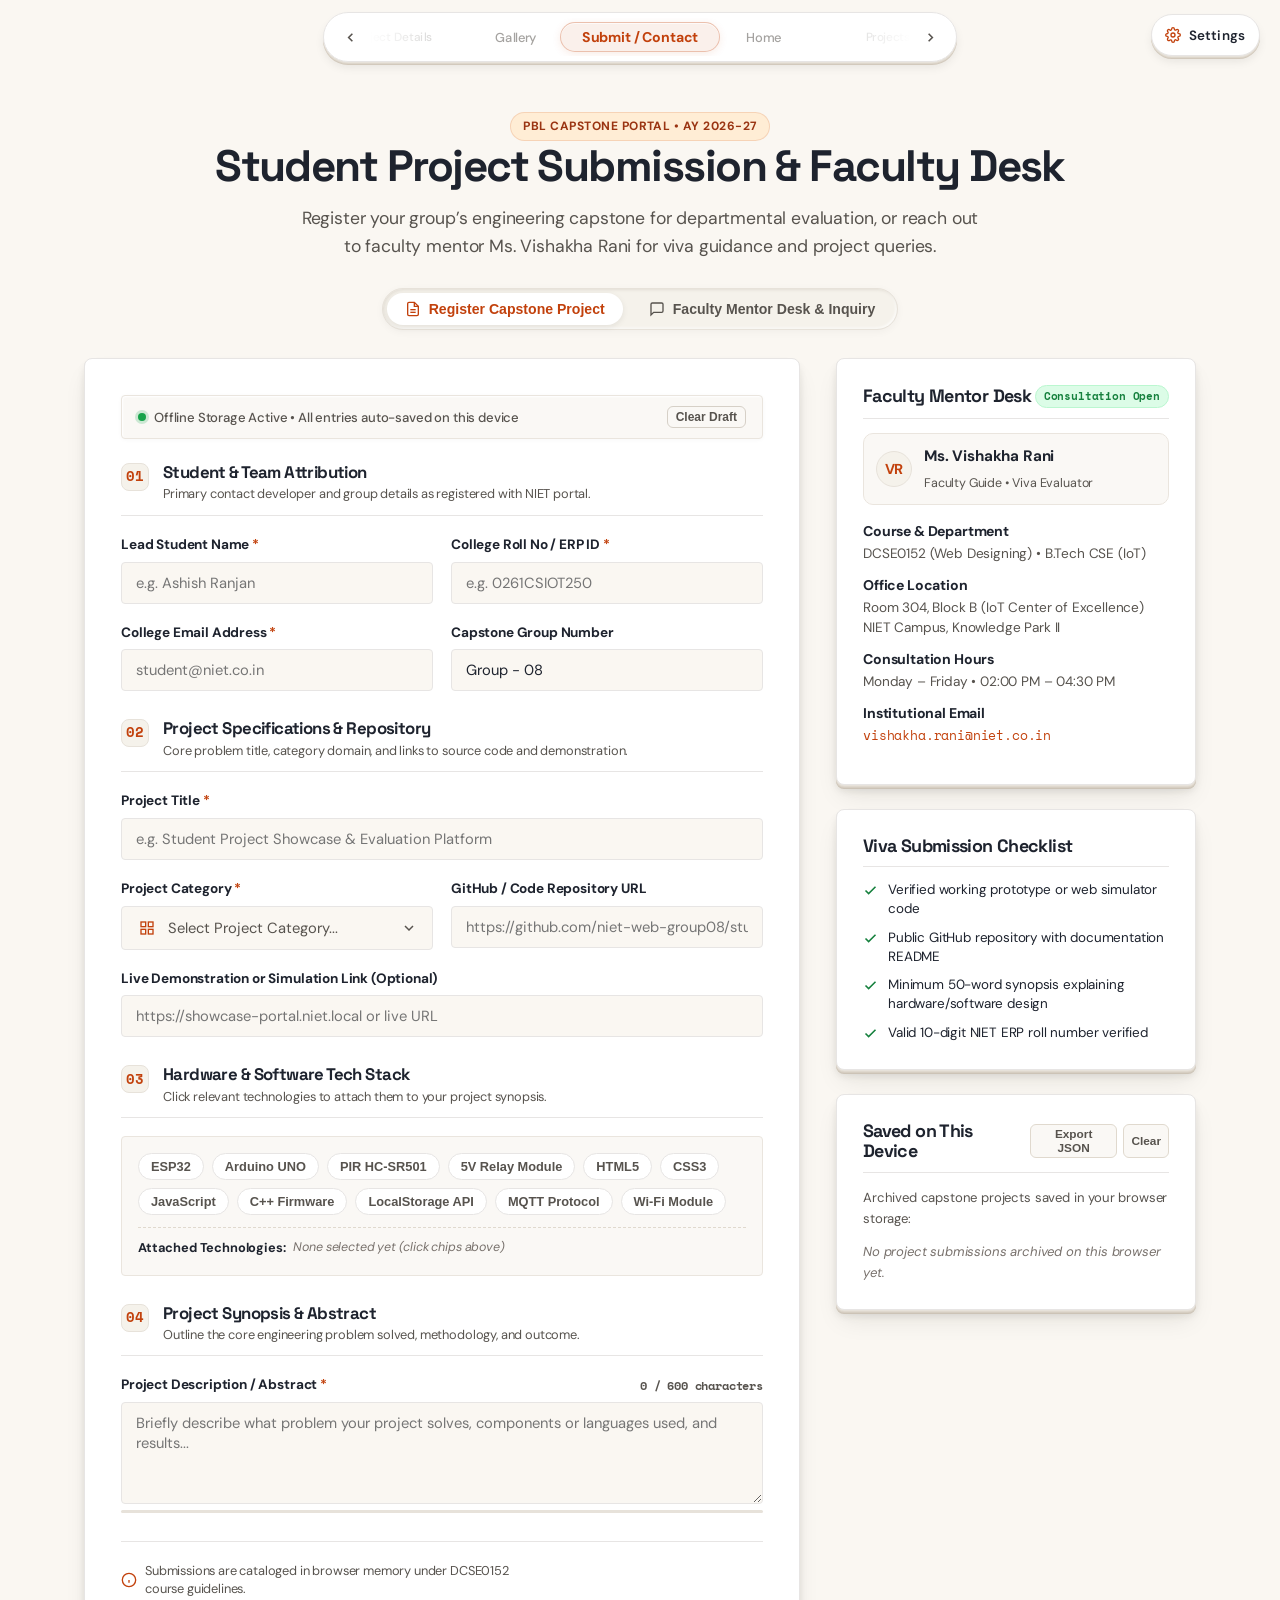
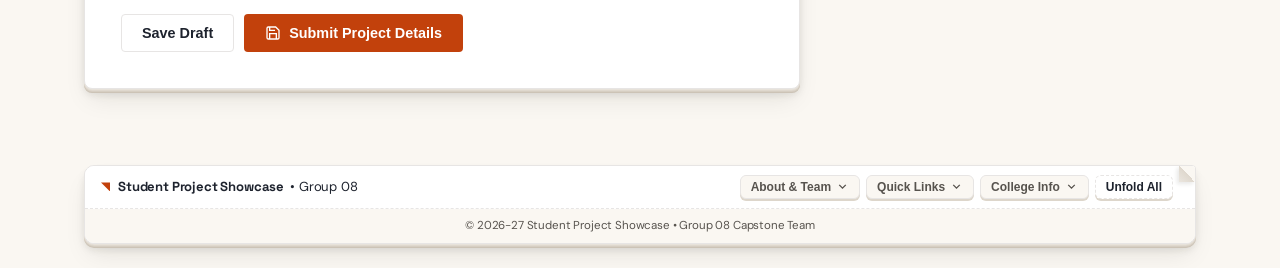
==== commit ea81c59f: "Add files via upload" ====
--- a/contact.html
+++ b/contact.html
@@ -102,7 +102,7 @@
               </svg>
               <div class="drawer-chip-text">
                 <span><strong>NIET</strong> Greater Noida</span>
-                <span style="color:var(--text-muted);">&bull; Autonomous</span>
+                <span class="drawer-chip-sub" style="color:var(--text-muted);">&bull; Autonomous</span>
               </div>
             </div>
 
@@ -113,7 +113,7 @@
               </svg>
               <div class="drawer-chip-text">
                 <code>DCSE0152</code>
-                <span style="color:var(--text-muted);">&bull; Web Designing</span>
+                <span class="drawer-chip-sub" style="color:var(--text-muted);">&bull; Web Designing</span>
               </div>
             </div>
 
@@ -124,7 +124,7 @@
               </svg>
               <div class="drawer-chip-text">
                 <span><strong>Ms. Vishakha Rani</strong></span>
-                <span style="color:var(--text-muted);">&bull; Faculty Mentor</span>
+                <span class="drawer-chip-sub" style="color:var(--text-muted);">&bull; Faculty Mentor</span>
               </div>
             </div>
 
@@ -137,7 +137,7 @@
               </svg>
               <div class="drawer-chip-text">
                 <span><strong>Group 08</strong></span>
-                <span style="color:var(--text-muted);">&bull; Capstone Cohort</span>
+                <span class="drawer-chip-sub" style="color:var(--text-muted);">&bull; Capstone Cohort</span>
               </div>
             </div>
           </div>
--- a/css/global.css
+++ b/css/global.css
@@ -13,7 +13,7 @@
   /* Main color palette */
   --bg-color: #FAF7F2;
   --surface-color: #FFFFFF;
-  --text-primary: #1C1917;
+  --text-primary: #1E232E;
   --text-secondary: #57534E;
   --text-muted: #78716C;
   
@@ -23,8 +23,8 @@
   --accent-subtle-text: #9A3412;  /* Dark text for badges */
   
   --border-color: #E7E5E4;        /* Light Grey Border */
-  --border-focus: #FDBA74;        /* Focus Border */
-  --border-hover: #D6D3D1;        /* Border on Hover */
+  --border-focus: #FFAB70;        /* Focus Border */
+  --border-hover: #CBD5E1;        /* Border on Hover */
   
   --badge-success-bg: #DCFCE7;
   --badge-success-text: #15803D;
@@ -83,16 +83,16 @@
 
   --shadow-3d-accent:
     inset 0 1px 0 rgba(255, 255, 255, 0.75),
-    0 1px 0 #FDBA74,
-    0 2px 0 #FB923C,
+    0 1px 0 #FFAB70,
+    0 2px 0 #FF7A1A,
     0 4px 0 #EA580C,
     0 10px 20px -4px rgba(194, 65, 12, 0.22),
     0 18px 34px -8px rgba(194, 65, 12, 0.14);
 
   --shadow-3d-accent-hover:
     inset 0 1px 0 rgba(255, 255, 255, 0.85),
-    0 1px 0 #FDBA74,
-    0 2px 0 #FB923C,
+    0 1px 0 #FFAB70,
+    0 2px 0 #FF7A1A,
     0 4px 0 #EA580C,
     0 6px 0 #C2410C,
     0 16px 28px -4px rgba(194, 65, 12, 0.28),
@@ -107,143 +107,199 @@
 }
 
 /* =========================================================================
-   Theme System: Light (Default) | Charcoal Black (Dark) | Industrial Grey
-   Default: Warm Ivory Parchment (#FAF7F2)
-   Charcoal Black: Deep Matte Charcoal (#0C0C0C / #161616) & Amber Copper (#FB923C)
-   Grey: Architectural Slate Grey (#1E2228 / #272C35) & Ice Cyan (#38BDF8)
+   Theme System: Strictly 2 Themes - Light (Default) | Charcoal Black (Dark)
+   Default: Warm Ivory Clay (#FAF7F2 / #FFFFFF)
+   Charcoal Black: Deep Matte Charcoal (#0E1117 / #181C24) & Amber Copper (#FF7A1A)
    ========================================================================= */
 
-/* Theme 1: Charcoal Black (data-theme="dark") */
+/* Theme 1: Charcoal Black (data-theme="dark") - High-Vibrancy Electric Amber & Obsidian Slate System */
 html[data-theme="dark"] {
-  --bg-color: #0C0C0C;
-  --surface-color: #161616;
-  --text-primary: #F5F5F5;
-  --text-secondary: #D4D4D4;
-  --text-muted: #9E9E9E;
-
-  --accent: #FB923C;
-  --accent-hover: #F97316;
-  --accent-subtle: rgba(251, 146, 60, 0.15);
-  --accent-subtle-text: #FDBA74;
-
-  --border-color: #262626;
-  --border-focus: #FB923C;
-  --border-hover: #404040;
-
-  --badge-success-bg: rgba(34, 197, 94, 0.16);
+  --bg-color: #0E1117;
+  --surface-color: #181C24;
+  --text-primary: #FFFFFF;
+  --text-secondary: #CBD5E1;
+  --text-muted: #94A3B8;
+
+  --accent: #FF7A1A;
+  --accent-hover: #FFA257;
+  --accent-subtle: rgba(255, 122, 26, 0.18);
+  --accent-subtle-text: #FFAB70;
+
+  --border-color: #2D3342;
+  --border-focus: #FF7A1A;
+  --border-hover: #485269;
+
+  --badge-success-bg: rgba(34, 197, 94, 0.2);
   --badge-success-text: #4ADE80;
 
-  --shadow-sm: 0 1px 2px rgba(0, 0, 0, 0.7);
-  --shadow-md: 0 4px 10px rgba(0, 0, 0, 0.55);
-  --shadow-lg: 0 16px 32px rgba(0, 0, 0, 0.7);
+  --shadow-sm: 0 1px 2px rgba(0, 0, 0, 0.75);
+  --shadow-md: 0 4px 12px rgba(0, 0, 0, 0.65);
+  --shadow-lg: 0 16px 36px rgba(0, 0, 0, 0.8);
 
   --shadow-3d:
     inset 0 1px 0 rgba(255, 255, 255, 0.08),
-    0 1px 0 #000000,
-    0 2px 0 #000000,
+    0 1px 0 #0B0D12,
+    0 2px 0 #07090D,
     0 3px 0 #000000,
-    0 6px 14px -2px rgba(0, 0, 0, 0.7),
-    0 14px 28px -6px rgba(0, 0, 0, 0.55);
+    0 6px 14px -2px rgba(0, 0, 0, 0.75),
+    0 16px 32px -6px rgba(0, 0, 0, 0.6);
 
   --shadow-3d-hover:
     inset 0 1px 0 rgba(255, 255, 255, 0.14),
-    0 1px 0 #000000,
-    0 2px 0 #000000,
+    0 1px 0 #0B0D12,
+    0 2px 0 #07090D,
     0 3px 0 #000000,
     0 4px 0 #000000,
-    0 16px 26px -4px rgba(0, 0, 0, 0.8),
-    0 28px 48px -10px rgba(251, 146, 60, 0.18);
+    0 16px 28px -4px rgba(0, 0, 0, 0.85),
+    0 28px 48px -10px rgba(255, 122, 26, 0.22);
 
   --shadow-3d-sm:
     inset 0 1px 0 rgba(255, 255, 255, 0.07),
-    0 1px 0 #000000,
+    0 1px 0 #0B0D12,
     0 2px 0 #000000,
-    0 6px 12px -3px rgba(0, 0, 0, 0.6);
+    0 6px 12px -3px rgba(0, 0, 0, 0.65);
 
   --shadow-3d-sm-hover:
     inset 0 1px 0 rgba(255, 255, 255, 0.1),
-    0 1px 0 #000000,
-    0 2px 0 #000000,
+    0 1px 0 #0B0D12,
+    0 2px 0 #07090D,
     0 3px 0 #000000,
-    0 10px 18px -4px rgba(0, 0, 0, 0.7);
+    0 10px 18px -4px rgba(0, 0, 0, 0.75);
 
   --shadow-3d-accent:
-    inset 0 1px 0 rgba(255, 255, 255, 0.3),
+    inset 0 1px 0 rgba(255, 255, 255, 0.35),
     0 1px 0 #EA580C,
     0 2px 0 #C2410C,
     0 4px 0 #9A3412,
-    0 10px 20px -4px rgba(251, 146, 60, 0.25),
-    0 18px 34px -8px rgba(0, 0, 0, 0.7);
+    0 10px 24px -4px rgba(255, 122, 26, 0.35),
+    0 18px 34px -8px rgba(0, 0, 0, 0.75);
 
   --shadow-3d-accent-hover:
-    inset 0 1px 0 rgba(255, 255, 255, 0.4),
+    inset 0 1px 0 rgba(255, 255, 255, 0.45),
     0 1px 0 #EA580C,
     0 2px 0 #C2410C,
     0 4px 0 #9A3412,
     0 6px 0 #7C2D12,
-    0 16px 28px -4px rgba(251, 146, 60, 0.35),
-    0 28px 48px -10px rgba(0, 0, 0, 0.8);
+    0 16px 32px -4px rgba(255, 122, 26, 0.45),
+    0 28px 48px -10px rgba(0, 0, 0, 0.85);
 }
 
 
 /* Dark Mode Architectural Overrides */
 html[data-theme="dark"] header.site-header {
   background-color: rgba(22, 22, 22, 0.94);
-  border-color: #262626;
+  border-color: #2D3342;
 }
 
 html[data-theme="dark"] .nav-slider-container {
-  background-color: #101010;
-  border-color: #262626;
+  background-color: #141720;
+  border-color: #2D3342;
 }
 
 html[data-theme="dark"] .nav-slider-viewport {
-  background-color: #101010;
+  background-color: #141720;
 }
 
 html[data-theme="dark"] .nav-slider-center-pill {
-  background: rgba(251, 146, 60, 0.14);
-  border-color: rgba(251, 146, 60, 0.35);
+  background: rgba(255, 122, 26, 0.14);
+  border-color: rgba(255, 122, 26, 0.35);
 }
 
 html[data-theme="dark"] .nav-slider-item {
-  color: #A8A29E;
+  color: #94A3B8;
 }
 
 html[data-theme="dark"] .nav-slider-item.active {
-  color: #FB923C;
+  color: #FF7A1A;
 }
 
 html[data-theme="dark"] .nav-arrow {
-  background-color: #161616;
-  border-color: #262626;
-  color: #D4D4D4;
+  background-color: #181C24;
+  border-color: #2D3342;
+  color: #CBD5E1;
 }
 
 html[data-theme="dark"] .mobile-nav-bar {
-  background-color: #161616;
-  border-color: #262626;
-}
-
+  background-color: #181C24;
+  border-color: #2D3342;
+}
+
+html[data-theme="dark"] .nav-slider-nav,
+html[data-theme="dark"] .nav-slider-nav.open,
 html[data-theme="dark"] .nav-slider-nav.mobile-open {
-  background-color: rgba(12, 12, 12, 0.98);
-  border-color: #262626;
+  background-color: #141720 !important;
+  border-color: #2D3342 !important;
+  box-shadow: 0 16px 40px rgba(0, 0, 0, 0.85), inset 0 1px 0 rgba(255, 255, 255, 0.05) !important;
 }
 
 html[data-theme="dark"] .mobile-drawer-academic-card {
-  background-color: #161616;
-  border-color: #262626;
+  background-color: #181C24 !important;
+  border-color: #2D3342 !important;
+  box-shadow: 0 4px 16px rgba(0, 0, 0, 0.6), inset 0 1px 0 rgba(255, 255, 255, 0.04) !important;
+}
+
+html[data-theme="dark"] .drawer-academic-header {
+  border-bottom-color: #2D3342 !important;
+}
+
+html[data-theme="dark"] .drawer-brand-seal {
+  background: #1E232E !important;
+  color: #FF7A1A !important;
+  border-color: #384256 !important;
+  box-shadow: inset 1px 1px 2px #000000 !important;
+}
+
+html[data-theme="dark"] .drawer-brand-title {
+  color: #FFFFFF !important;
+}
+
+html[data-theme="dark"] .drawer-badge-live {
+  background: rgba(34, 197, 94, 0.16) !important;
+  border-color: rgba(34, 197, 94, 0.35) !important;
+  color: #4ADE80 !important;
+}
+
+html[data-theme="dark"] .drawer-chip-item {
+  background: #202634 !important;
+  border-color: #333C4E !important;
+  color: #FFFFFF !important;
+}
+
+html[data-theme="dark"] .drawer-chip-item:hover {
+  background: #283042 !important;
+  border-color: #434E64 !important;
+}
+
+html[data-theme="dark"] .drawer-chip-item strong,
+html[data-theme="dark"] .drawer-chip-item span {
+  color: #FFFFFF !important;
+}
+
+html[data-theme="dark"] .drawer-chip-item span[style*="text-muted"],
+html[data-theme="dark"] .drawer-chip-item span[style*="--text-muted"],
+html[data-theme="dark"] .drawer-chip-sub {
+  color: #94A3B8 !important;
+}
+
+html[data-theme="dark"] .drawer-chip-item code {
+  background: #2D3342 !important;
+  border: 1px solid #3C475D !important;
+  color: #FF7A1A !important;
+}
+
+html[data-theme="dark"] .drawer-chip-item svg {
+  color: #FF7A1A !important;
 }
 
 html[data-theme="dark"] footer.site-footer {
-  background-color: #0C0C0C;
-  border-top-color: #262626;
+  background-color: #0E1117;
+  border-top-color: #2D3342;
 }
 
 html[data-theme="dark"] .origami-footer-card,
 html[data-theme="dark"] .footer-nav-col {
-  background-color: #161616;
-  border-color: #262626;
+  background-color: #181C24;
+  border-color: #2D3342;
 }
 
 html[data-theme="dark"] .hero-stat-card,
@@ -269,84 +325,84 @@
 }
 
 html[data-theme="dark"] .custom-dropdown-menu {
-  background-color: #161616;
-  border-color: #2E2E2E;
+  background-color: #181C24;
+  border-color: #333C4E;
   box-shadow: 0 16px 40px rgba(0, 0, 0, 0.75);
 }
 
 html[data-theme="dark"] .custom-dropdown-option:hover,
 html[data-theme="dark"] .custom-dropdown-option:focus-visible {
-  background-color: rgba(251, 146, 60, 0.12);
+  background-color: rgba(255, 122, 26, 0.12);
 }
 
 html[data-theme="dark"] .custom-dropdown-option.is-selected {
-  background-color: rgba(251, 146, 60, 0.18);
+  background-color: rgba(255, 122, 26, 0.18);
 }
 
 html[data-theme="dark"] .option-icon-box {
-  background-color: rgba(251, 146, 60, 0.15);
-  color: #FB923C;
+  background-color: rgba(255, 122, 26, 0.15);
+  color: #FF7A1A;
 }
 
 html[data-theme="dark"] .custom-dropdown-menu::-webkit-scrollbar-track {
-  background: #121212;
+  background: #141720;
 }
 
 html[data-theme="dark"] .custom-dropdown-menu::-webkit-scrollbar-thumb {
-  background: #2E2E2E;
+  background: #333C4E;
 }
 
 html[data-theme="dark"] .form-input,
 html[data-theme="dark"] .form-select,
 html[data-theme="dark"] .form-textarea {
-  background-color: #121212;
-  border-color: #262626;
-  color: #F5F5F5;
+  background-color: #141720;
+  border-color: #2D3342;
+  color: #FFFFFF;
 }
 
 html[data-theme="dark"] .form-input:focus,
 html[data-theme="dark"] .form-select:focus,
 html[data-theme="dark"] .form-textarea:focus {
-  background-color: #161616;
-  border-color: #FB923C;
-  box-shadow: 0 0 0 3px rgba(251, 146, 60, 0.2);
+  background-color: #181C24;
+  border-color: #FF7A1A;
+  box-shadow: 0 0 0 3px rgba(255, 122, 26, 0.2);
 }
 
 html[data-theme="dark"] .gallery-slider-bar {
-  background-color: #1A1816;
-  border-color: #2E2A27;
+  background-color: #181C24;
+  border-color: #2D3342;
 }
 
 html[data-theme="dark"] .gallery-slider-viewport {
-  background-color: #141311;
+  background-color: #141720;
 }
 
 html[data-theme="dark"] .gallery-slider-center-pill {
-  background: rgba(251, 146, 60, 0.14);
-  border-color: rgba(251, 146, 60, 0.35);
+  background: rgba(255, 122, 26, 0.14);
+  border-color: rgba(255, 122, 26, 0.35);
 }
 
 html[data-theme="dark"] .gallery-slider-item {
-  color: #A8A29E;
+  color: #94A3B8;
 }
 
 html[data-theme="dark"] .gallery-slider-item.active {
-  color: #FB923C;
+  color: #FF7A1A;
 }
 
 html[data-theme="dark"] .student-card {
-  background-color: #1A1816;
-  border-color: #2E2A27;
+  background-color: #181C24;
+  border-color: #2D3342;
 }
 
 html[data-theme="dark"] .student-card:hover {
-  background-color: #201D1A;
-  border-color: #FB923C;
+  background-color: #202634;
+  border-color: #FF7A1A;
 }
 
 html[data-theme="dark"] .student-avatar {
-  background-color: #141311;
-  border-color: #2E2A27;
+  background-color: #141720;
+  border-color: #2D3342;
   box-shadow: inset 1px 1px 2px rgba(255, 255, 255, 0.05), inset -1px -1px 2px rgba(0, 0, 0, 0.5);
 }
 
@@ -365,18 +421,18 @@
 html[data-theme="dark"] .stack-mini-pill.has-match {
   border-color: var(--accent);
   background-color: var(--accent-subtle);
-  color: #FDBA74;
+  color: #FFAB70;
 }
 
 html[data-theme="dark"] .gallery-slider-shell {
-  background-color: #141311;
-  border-color: #2E2A27;
+  background-color: #141720;
+  border-color: #2D3342;
 }
 
 html[data-theme="dark"] .gallery-slider-center-pill {
-  background: rgba(251, 146, 60, 0.14);
-  border-color: rgba(251, 146, 60, 0.4);
-  box-shadow: 0 2px 10px rgba(251, 146, 60, 0.2), inset 0 1px 0 rgba(255, 255, 255, 0.1);
+  background: rgba(255, 122, 26, 0.14);
+  border-color: rgba(255, 122, 26, 0.4);
+  box-shadow: 0 2px 10px rgba(255, 122, 26, 0.2), inset 0 1px 0 rgba(255, 255, 255, 0.1);
 }
 
 html[data-theme="dark"] .blueprint-grid-bg {
@@ -386,14 +442,14 @@
 }
 
 html[data-theme="dark"] .tech-pill {
-  background-color: #141311;
-  border-color: #2E2A27;
+  background-color: #141720;
+  border-color: #2D3342;
   color: var(--text-primary);
 }
 
 html[data-theme="dark"] .custom-dropdown.is-open .custom-dropdown-trigger,
 html[data-theme="dark"] .custom-dropdown-trigger:focus-visible {
-  background-color: #141311;
+  background-color: #141720;
   border-color: var(--accent);
 }
 
@@ -412,76 +468,76 @@
 }
 
 html[data-theme="dark"] .cta-banner {
-  background: linear-gradient(135deg, rgba(251, 146, 60, 0.12) 0%, rgba(234, 88, 12, 0.18) 100%);
-  border-color: rgba(251, 146, 60, 0.4);
+  background: linear-gradient(135deg, rgba(255, 122, 26, 0.12) 0%, rgba(234, 88, 12, 0.18) 100%);
+  border-color: rgba(255, 122, 26, 0.4);
 }
 
 html[data-theme="dark"] .cta-banner h3 {
-  color: #F5F2EB;
+  color: #FFFFFF;
 }
 
 html[data-theme="dark"] .cta-banner p {
-  color: #D6D3D1;
+  color: #CBD5E1;
 }
 
 html[data-theme="dark"] .project-heading {
-  color: #F5F2EB;
+  color: #FFFFFF;
 }
 
 html[data-theme="dark"] .project-synopsis {
-  color: #D6D3D1;
+  color: #CBD5E1;
 }
 
 html[data-theme="dark"] .project-card:hover .card-header-bar {
-  background-color: #201D1A;
+  background-color: #202634;
 }
 
 html[data-theme="dark"] .academic-table tr:hover {
-  background-color: #201D1A;
+  background-color: #202634;
 }
 
 html[data-theme="dark"] mark.search-highlight {
-  background: rgba(251, 146, 60, 0.35);
+  background: rgba(255, 122, 26, 0.35);
   color: #FFFFFF;
 }
 
 html[data-theme="dark"] .schematic-pill {
-  background-color: #141311;
-  border-color: #2E2A27;
-  color: #F5F2EB;
+  background-color: #141720;
+  border-color: #2D3342;
+  color: #FFFFFF;
 }
 
 html[data-theme="dark"] .schematic-pill small {
-  color: #A8A29E;
+  color: #94A3B8;
 }
 
 html[data-theme="dark"] .gallery-filter-meta {
-  color: #A8A29E;
+  color: #94A3B8;
 }
 
 html[data-theme="dark"] .gallery-card-title {
-  color: #F5F2EB;
+  color: #FFFFFF;
 }
 
 html[data-theme="dark"] .gallery-card-desc {
-  color: #D6D3D1;
+  color: #CBD5E1;
 }
 
 html[data-theme="dark"] .student-name {
-  color: #F5F2EB;
+  color: #FFFFFF;
 }
 
 html[data-theme="dark"] .student-roll {
-  color: #A8A29E;
+  color: #94A3B8;
 }
 
 html[data-theme="dark"] .student-task-desc {
-  color: #D6D3D1;
+  color: #CBD5E1;
 }
 
 html[data-theme="dark"] .team-table th {
-  color: #F5F2EB;
-  background-color: #141311;
+  color: #FFFFFF;
+  background-color: #141720;
 }
 
 html[data-theme="dark"] .team-table td {
@@ -489,57 +545,57 @@
 }
 
 html[data-theme="dark"] .team-table tr:hover {
-  background-color: #201D1A;
+  background-color: #202634;
 }
 
 html[data-theme="dark"] .contact-mode-switcher {
-  background-color: #141311;
-  border-color: #2E2A27;
+  background-color: #141720;
+  border-color: #2D3342;
   box-shadow: inset 1px 1px 3px rgba(0, 0, 0, 0.6);
 }
 
 html[data-theme="dark"] .draft-sync-bar {
-  background-color: #141311;
-  border-color: #2E2A27;
-  color: #D6D3D1;
+  background-color: #141720;
+  border-color: #2D3342;
+  color: #CBD5E1;
   box-shadow: inset 1px 1px 2px rgba(0, 0, 0, 0.5);
 }
 
 html[data-theme="dark"] .section-step-num {
-  background-color: #141311;
-  border-color: #2E2A27;
-  color: #FB923C;
+  background-color: #141720;
+  border-color: #2D3342;
+  color: #FF7A1A;
 }
 
 html[data-theme="dark"] .abstract-progress-rail {
-  background-color: #2E2A27;
+  background-color: #2D3342;
 }
 
 html[data-theme="dark"] .tech-selector-box {
-  background-color: #141311;
-  border-color: #2E2A27;
+  background-color: #141720;
+  border-color: #2D3342;
 }
 
 html[data-theme="dark"] .selected-tag-item {
-  background-color: #141311;
-  border-color: #2E2A27;
-  color: #F5F2EB;
+  background-color: #141720;
+  border-color: #2D3342;
+  color: #FFFFFF;
 }
 
 html[data-theme="dark"] .local-sub-item {
-  background-color: #141311;
-  border-color: #2E2A27;
+  background-color: #141720;
+  border-color: #2D3342;
 }
 
 html[data-theme="dark"] .mentor-contact-profile {
-  background-color: #141311;
-  border-color: #2E2A27;
+  background-color: #141720;
+  border-color: #2D3342;
 }
 
 html[data-theme="dark"] .mentor-avatar-badge {
-  background-color: #1A1816;
-  border-color: #2E2A27;
-  color: #FB923C;
+  background-color: #181C24;
+  border-color: #2D3342;
+  color: #FF7A1A;
 }
 
 html[data-theme="dark"] .alert-box {
@@ -573,85 +629,85 @@
 
 /* --- Charcoal Black Origami Footer --- */
 html[data-theme="dark"] footer.site-footer {
-  background-color: #0C0C0C;
-  border-top-color: #262626;
+  background-color: #0E1117;
+  border-top-color: #2D3342;
 }
 
 html[data-theme="dark"] .origami-shell {
-  background-color: #161616;
-  border-color: #262626;
+  background-color: #181C24;
+  border-color: #2D3342;
   box-shadow: 0 4px 14px rgba(0, 0, 0, 0.7);
 }
 
 html[data-theme="dark"] .origami-shell::before {
-  background: linear-gradient(225deg, #0C0C0C 50%, #222222 50%, #303030 100%);
+  background: linear-gradient(225deg, #0E1117 50%, #283040 50%, #384256 100%);
   box-shadow: -2px 2px 5px rgba(0, 0, 0, 0.7);
 }
 
 html[data-theme="dark"] .origami-shell {
-  background-color: #161616 !important;
-  border-color: #262626 !important;
+  background-color: #181C24 !important;
+  border-color: #2D3342 !important;
 }
 
 html[data-theme="dark"] .origami-bar {
-  background: #141414 !important;
-  border-bottom: 1px dashed #262626 !important;
+  background: #141720 !important;
+  border-bottom: 1px dashed #2D3342 !important;
 }
 
 html[data-theme="dark"] .origami-brand-mini {
-  color: #A3A3A3 !important;
+  color: #94A3B8 !important;
 }
 
 html[data-theme="dark"] .origami-title strong {
-  color: #F5F5F5 !important;
+  color: #FFFFFF !important;
 }
 
 html[data-theme="dark"] .origami-bottom-strip {
-  background-color: #0C0C0C !important;
-  color: #737373 !important;
+  background-color: #0E1117 !important;
+  color: #94A3B8 !important;
 }
 
 html[data-theme="dark"] .origami-crease-mark {
-  background-color: #FB923C;
+  background-color: #FF7A1A;
 }
 
 html[data-theme="dark"] .origami-flap-btn {
-  background-color: #1A1A1A;
-  border-color: #2E2E2E;
-  color: #D4D4D4;
+  background-color: #202634;
+  border-color: #333C4E;
+  color: #CBD5E1;
   box-shadow: 0 2px 0 #000000;
 }
 
 html[data-theme="dark"] .origami-flap-btn:hover {
-  background-color: #242424;
-  border-color: #FB923C;
-  color: #FB923C;
+  background-color: #283042;
+  border-color: #FF7A1A;
+  color: #FF7A1A;
 }
 
 html[data-theme="dark"] .origami-flap-btn.is-open {
-  background-color: rgba(251, 146, 60, 0.16);
-  color: #FB923C;
-  border-color: #FB923C;
+  background-color: rgba(255, 122, 26, 0.16);
+  color: #FF7A1A;
+  border-color: #FF7A1A;
   box-shadow: inset 0 1px 2px rgba(0, 0, 0, 0.5);
 }
 
 html[data-theme="dark"] .origami-unfold-all {
-  background-color: #1F1F1F;
-  color: #F5F5F5;
-  border-color: #383838;
+  background-color: #252C3C;
+  color: #FFFFFF;
+  border-color: #3C475D;
 }
 
 html[data-theme="dark"] .origami-stage {
-  background-color: #101010;
+  background-color: #141720;
 }
 
 html[data-theme="dark"] .origami-panel {
-  background: linear-gradient(180deg, rgba(255, 255, 255, 0.03) 0%, #161616 18%, #121212 100%);
-  border-bottom: 1px dashed #262626;
+  background: linear-gradient(180deg, rgba(255, 255, 255, 0.03) 0%, #181C24 18%, #141720 100%);
+  border-bottom: 1px dashed #2D3342;
 }
 
 html[data-theme="dark"] .origami-footer.is-all-open .origami-panel {
-  border-right: 1px dashed #262626;
+  border-right: 1px dashed #2D3342;
 }
 
 html[data-theme="dark"] .origami-footer.is-all-open .origami-panel:last-child {
@@ -663,111 +719,115 @@
 }
 
 html[data-theme="dark"] .origami-panel-tag {
-  color: #FB923C;
+  color: #FF7A1A;
 }
 
 html[data-theme="dark"] .origami-desc {
-  color: #D4D4D4;
+  color: #CBD5E1;
 }
 
 html[data-theme="dark"] .origami-chip-label {
-  color: #F5F5F5;
+  color: #FFFFFF;
 }
 
 html[data-theme="dark"] .origami-chip {
-  background-color: #1A1A1A;
-  border-color: #2E2E2E;
-  color: #D4D4D4;
+  background-color: #202634;
+  border-color: #333C4E;
+  color: #CBD5E1;
 }
 
 html[data-theme="dark"] .origami-links-row a {
-  background-color: #1A1A1A;
-  border-color: #2E2E2E;
-  color: #F5F5F5;
+  background-color: #202634;
+  border-color: #333C4E;
+  color: #FFFFFF;
   box-shadow: 0 2px 0 #000000;
 }
 
 html[data-theme="dark"] .origami-links-row a:hover {
-  background-color: #242424;
-  border-color: #FB923C;
-  color: #FB923C;
+  background-color: #283042;
+  border-color: #FF7A1A;
+  color: #FF7A1A;
 }
 
 html[data-theme="dark"] .origami-meta-cell {
-  background-color: #1A1A1A;
-  border-color: #262626;
+  background-color: #202634;
+  border-color: #2D3342;
 }
 
 html[data-theme="dark"] .origami-meta-cell span {
-  color: #9E9E9E;
+  color: #94A3B8;
 }
 
 html[data-theme="dark"] .origami-meta-cell strong {
-  color: #F5F5F5;
+  color: #FFFFFF;
 }
 
 html[data-theme="dark"] .origami-bottom-strip {
-  background-color: #0C0C0C;
-  border-top: 1px solid #202020;
-  color: #9E9E9E;
+  background-color: #0E1117;
+  border-top: 1px solid #202634;
+  color: #94A3B8;
 }
 
 
 /* =========================================================================
-   Industrial Grey Theme: Architectural Component Overrides
+   Universal Hover Contrast Protection (Ensures cards never turn white in Dark theme)
    ========================================================================= */
-/* =========================================================================
-   Universal Hover Contrast Protection (Ensures cards never turn white in Grey or Charcoal)
-   ========================================================================= */
-/* Charcoal Black Card Hover Overrides */
+/* Charcoal Black Card Non-Hover & Hover Precision */
+html[data-theme="dark"] .card-header-bar,
+html[data-theme="dark"] .project-card .card-header-bar {
+  background-color: #141720 !important;
+  border-bottom-color: #2D3342 !important;
+}
+
 html[data-theme="dark"] .project-card:hover .card-header-bar {
-  background-color: #1E1E1E !important;
+  background-color: #202634 !important;
+  border-bottom-color: #333C4E !important;
 }
 
 html[data-theme="dark"] .project-card:hover {
-  border-color: rgba(251, 146, 60, 0.45);
+  border-color: rgba(255, 122, 26, 0.45);
 }
 
 html[data-theme="dark"] .project-card:hover .card-footer-row .btn-outline {
-  background-color: rgba(251, 146, 60, 0.16) !important;
-  border-color: #FB923C !important;
-  color: #FB923C !important;
+  background-color: rgba(255, 122, 26, 0.16) !important;
+  border-color: #FF7A1A !important;
+  color: #FF7A1A !important;
 }
 
 html[data-theme="dark"] .card-icon-tag {
-  background-color: #121212;
-  border-color: #262626;
-  color: #FB923C;
+  background-color: #141720;
+  border-color: #2D3342;
+  color: #FF7A1A;
 }
 
 html[data-theme="dark"] .project-card:hover .card-icon-tag {
-  background-color: #FB923C !important;
-  color: #0C0C0C !important;
-  border-color: #FB923C !important;
-  box-shadow: 0 0 0 4px rgba(251, 146, 60, 0.22);
+  background-color: #FF7A1A !important;
+  color: #0E1117 !important;
+  border-color: #FF7A1A !important;
+  box-shadow: 0 0 0 4px rgba(255, 122, 26, 0.22);
 }
 
 html[data-theme="dark"] .stack-mini-pill:hover,
 html[data-theme="dark"] .stack-mini-pill.has-match {
-  border-color: #FB923C;
-  background-color: rgba(251, 146, 60, 0.16) !important;
-  color: #FDBA74 !important;
+  border-color: #FF7A1A;
+  background-color: rgba(255, 122, 26, 0.16) !important;
+  color: #FFAB70 !important;
 }
 
 html[data-theme="dark"] .featured-tech-pill:hover {
-  background-color: rgba(251, 146, 60, 0.16) !important;
-  border-color: #FB923C !important;
-  color: #FB923C !important;
+  background-color: rgba(255, 122, 26, 0.16) !important;
+  border-color: #FF7A1A !important;
+  color: #FF7A1A !important;
 }
 
 html[data-theme="dark"] .student-card:hover {
-  background-color: #1E1E1E !important;
-  border-color: #FB923C !important;
+  background-color: #202737 !important;
+  border-color: #FF7A1A !important;
 }
 
 html[data-theme="dark"] .academic-table tr:hover,
 html[data-theme="dark"] .team-table tr:hover {
-  background-color: #1E1E1E !important;
+  background-color: #202737 !important;
 }
 
 /* =========================================================================
@@ -1003,9 +1063,9 @@
 .clear-btn:active,
 .modal-close-btn:active,
 a.btn:active {
-  transform: translateY(2px) scale(0.97) !important;
-  box-shadow: inset 0 2px 4px rgba(0, 0, 0, 0.15), 0 1px 2px rgba(0, 0, 0, 0.1) !important;
-  transition: transform 0.08s ease, box-shadow 0.08s ease !important;
+  transform: translate3d(0, 1px, 0) scale(0.985) !important;
+  box-shadow: inset 0 1px 3px rgba(0, 0, 0, 0.18), 0 1px 2px rgba(0, 0, 0, 0.08) !important;
+  transition: transform 0.04s ease-out, box-shadow 0.04s ease-out !important;
 }
 
 /* Floating Slider-Only Navigation Bar (Stabilized against scroll threshold jitter) */
@@ -1255,7 +1315,7 @@
 .academic-meta-bar {
   display: none !important;
   position: relative;
-  background-color: #F5F2EB;
+  background-color: #FFFFFF;
   border-bottom: 1px solid #E7E2DA;
   box-shadow: 0 4px 14px rgba(28, 25, 23, 0.05);
   color: var(--text-secondary);
@@ -1276,7 +1336,7 @@
     90deg,
     rgba(194, 65, 12, 0.08) 0%,
     #C2410C 25%,
-    #FDBA74 50%,
+    #FFAB70 50%,
     #C2410C 75%,
     rgba(194, 65, 12, 0.08) 100%
   );
@@ -1318,7 +1378,7 @@
   width: 36px;
   height: 36px;
   border-radius: 12px;
-  background: #F5F2EB;
+  background: #FFFFFF;
   border: none;
   box-shadow:
     inset 3px 3px 6px #E2DDD4,
@@ -1384,7 +1444,7 @@
   display: inline-flex;
   align-items: center;
   gap: 5px;
-  background: #F5F2EB;
+  background: #FFFFFF;
   border: none;
   box-shadow:
     inset 2px 2px 4px #E2DDD4,
@@ -1435,7 +1495,7 @@
   gap: 8px;
   padding: 6px 13px 7px 8px; /* Balanced bottom cushion for the 3px underline bar */
   border-radius: 12px;
-  background: #F5F2EB;
+  background: #FFFFFF;
   border: none;
   box-shadow:
     3px 3px 8px #E2DDD4,
@@ -1513,7 +1573,7 @@
   width: 24px;
   height: 24px;
   border-radius: 8px;
-  background: #F5F2EB;
+  background: #FFFFFF;
   border: none;
   box-shadow:
     inset 2px 2px 4px #E2DDD4,
@@ -1569,7 +1629,7 @@
 
 /* Distinguished Cohort Team Badge (Group 08) */
 .chip-cohort {
-  background: #F5F2EB;
+  background: #FFFFFF;
 }
 
 .chip-cohort .chip-secondary {
@@ -2022,7 +2082,7 @@
     width: 26px;
     height: 26px;
     border-radius: 8px;
-    background: #F5F2EB;
+    background: #FFFFFF;
     color: var(--accent);
     font-family: var(--font-serif);
     font-weight: 700;
@@ -2060,12 +2120,34 @@
     display: flex;
     align-items: center;
     gap: 8px;
-    padding: 6px 10px;
+    padding: 7px 12px;
     border-radius: 8px;
-    background: #F5F2EB;
-    border: 1px solid #E7E2DA;
+    background: var(--surface-color);
+    border: 1px solid var(--border-color);
     font-size: 0.78rem;
     color: var(--text-primary);
+    transition: background-color 0.16s ease, border-color 0.16s ease, transform 0.12s ease;
+  }
+
+  .drawer-chip-item:hover {
+    background: var(--bg-color);
+    border-color: var(--border-hover);
+  }
+
+  .drawer-chip-item strong,
+  .drawer-chip-item span {
+    color: var(--text-primary);
+  }
+
+  .drawer-chip-item code {
+    font-family: var(--font-mono);
+    font-size: 0.78rem;
+    font-weight: 700;
+    color: var(--accent);
+    background: var(--accent-subtle);
+    padding: 2px 6px;
+    border-radius: 4px;
+    border: 1px solid rgba(194, 65, 12, 0.2);
   }
 
   .drawer-chip-item svg {
@@ -2080,6 +2162,11 @@
     flex-wrap: wrap;
   }
 
+  .drawer-chip-sub {
+    color: var(--text-muted);
+    font-size: 0.76rem;
+  }
+
   .origami-bar {
     flex-direction: column;
     align-items: flex-start;
@@ -2140,7 +2227,7 @@
 
 main.container,
 footer.site-footer {
-  transition: opacity 0.3s cubic-bezier(0.2, 0.8, 0.25, 1), transform 0.34s cubic-bezier(0.2, 0.8, 0.25, 1);
+  transition: opacity 0.16s cubic-bezier(0.16, 1, 0.3, 1), transform 0.18s cubic-bezier(0.16, 1, 0.3, 1);
 }
 
 /* Exit glide right before navigating to next / previous page */
@@ -2350,8 +2437,8 @@
 }
 
 html[data-theme="dark"] .site-settings-modal-window {
-  background-color: #161616;
-  border-color: #2E2E2E;
+  background-color: #181C24;
+  border-color: #333C4E;
   box-shadow: 0 20px 50px rgba(0, 0, 0, 0.75), 0 6px 18px rgba(0, 0, 0, 0.45), inset 0 1px 0 rgba(255, 255, 255, 0.06);
 }
 
@@ -2417,13 +2504,13 @@
 }
 
 html[data-theme="dark"] .settings-close-btn {
-  color: #D6D3D1;
+  color: #CBD5E1;
 }
 
 html[data-theme="dark"] .settings-close-btn:hover {
   background-color: var(--accent-subtle);
-  color: #FB923C;
-  border-color: rgba(251, 146, 60, 0.3);
+  color: #FF7A1A;
+  border-color: rgba(255, 122, 26, 0.3);
 }
 
 /* Modal Body - Tight, Structured Spacing */
@@ -2476,8 +2563,8 @@
 }
 
 html[data-theme="dark"] .settings-section-badge {
-  background-color: rgba(251, 146, 60, 0.16);
-  color: #FB923C;
+  background-color: rgba(255, 122, 26, 0.16);
+  color: #FF7A1A;
 }
 
 .settings-section-title {
@@ -2530,19 +2617,19 @@
 }
 
 html[data-theme="dark"] .theme-card-btn {
-  background-color: #121212;
-  border-color: #262626;
+  background-color: #141720;
+  border-color: #2D3342;
 }
 
 html[data-theme="dark"] .theme-card-btn:hover {
-  background-color: #1A1A1A;
-  border-color: #FB923C;
+  background-color: #202634;
+  border-color: #FF7A1A;
 }
 
 html[data-theme="dark"] .theme-card-btn.active {
-  background-color: #1E1E1E;
-  border-color: #FB923C;
-  box-shadow: 0 0 0 2px rgba(251, 146, 60, 0.25);
+  background-color: #202737;
+  border-color: #FF7A1A;
+  box-shadow: 0 0 0 2px rgba(255, 122, 26, 0.25);
 }
 
 .theme-card-icon-box {
@@ -2577,21 +2664,7 @@
   color: #FFFFFF;
 }
 
-/* Grey Icon Box */
-.grey-icon-box {
-  background-color: #E2E8F0;
-  color: #475569;
-}
-
-html[data-theme="dark"] .grey-icon-box {
-  background-color: rgba(148, 163, 184, 0.16);
-  color: #94A3B8;
-}
-
-.theme-card-btn.active .grey-icon-box {
-  background-color: #475569;
-  color: #FFFFFF;
-}
+/* 2-Theme System: Light & Charcoal Black only */
 
 /* Dark / Charcoal Icon Box */
 .dark-icon-box {
@@ -2600,8 +2673,8 @@
 }
 
 html[data-theme="dark"] .dark-icon-box {
-  background-color: rgba(251, 146, 60, 0.18);
-  color: #FB923C;
+  background-color: rgba(255, 122, 26, 0.18);
+  color: #FF7A1A;
 }
 
 .theme-card-btn.active .dark-icon-box {
@@ -2610,8 +2683,8 @@
 }
 
 html[data-theme="dark"] .theme-card-btn.active .dark-icon-box {
-  background-color: #FB923C;
-  color: #0C0C0C;
+  background-color: #FF7A1A;
+  color: #0E1117;
 }
 
 .theme-card-info {
@@ -2741,13 +2814,13 @@
 }
 
 html[data-theme="dark"] .sound-switch-slider {
-  background-color: #222222;
-  border-color: #333333;
+  background-color: #283040;
+  border-color: #333C4E;
 }
 
 html[data-theme="dark"] .sound-switch-input:checked + .sound-switch-slider {
-  background-color: #FB923C;
-  border-color: #FB923C;
+  background-color: #FF7A1A;
+  border-color: #FF7A1A;
 }
 
 html[data-theme="dark"] .sound-switch-thumb {
@@ -2755,7 +2828,7 @@
 }
 
 html[data-theme="dark"] .sound-switch-input:checked + .sound-switch-slider .sound-switch-thumb {
-  background-color: #0C0C0C;
+  background-color: #0E1117;
 }
 
 /* Font Combination Presets Grid Section */
@@ -2798,19 +2871,19 @@
 }
 
 html[data-theme="dark"] .font-preset-btn {
-  background-color: #121212;
-  border-color: #262626;
+  background-color: #141720;
+  border-color: #2D3342;
 }
 
 html[data-theme="dark"] .font-preset-btn:hover {
-  background-color: #1A1A1A;
-  border-color: #FB923C;
+  background-color: #202634;
+  border-color: #FF7A1A;
 }
 
 html[data-theme="dark"] .font-preset-btn.active {
-  background-color: #1E1E1E;
-  border-color: #FB923C;
-  box-shadow: 0 0 0 2px rgba(251, 146, 60, 0.25);
+  background-color: #202737;
+  border-color: #FF7A1A;
+  box-shadow: 0 0 0 2px rgba(255, 122, 26, 0.25);
 }
 
 .font-preset-info {
@@ -2901,9 +2974,9 @@
 }
 
 html[data-theme="dark"] .font-size-live-value {
-  background-color: rgba(251, 146, 60, 0.16);
-  color: #FB923C;
-  border-color: rgba(251, 146, 60, 0.3);
+  background-color: rgba(255, 122, 26, 0.16);
+  color: #FF7A1A;
+  border-color: rgba(255, 122, 26, 0.3);
 }
 
 .font-scale-slider-card {
@@ -2915,8 +2988,8 @@
 }
 
 html[data-theme="dark"] .font-scale-slider-card {
-  background-color: #101010;
-  border-color: #262626;
+  background-color: #141720;
+  border-color: #2D3342;
   box-shadow: inset 1px 1px 2px rgba(0, 0, 0, 0.5);
 }
 
@@ -2971,20 +3044,20 @@
 }
 
 html[data-theme="dark"] .font-scale-tick-num {
-  color: #A8A29E;
+  color: #94A3B8;
 }
 
 html[data-theme="dark"] .font-scale-tick-num:hover {
-  color: #FB923C;
-  background-color: rgba(251, 146, 60, 0.15);
+  color: #FF7A1A;
+  background-color: rgba(255, 122, 26, 0.15);
 }
 
 html[data-theme="dark"] .font-scale-tick-num.active {
-  color: #FB923C;
+  color: #FF7A1A;
 }
 
 html[data-theme="dark"] .font-scale-tick-num.active::after {
-  background-color: #FB923C;
+  background-color: #FF7A1A;
 }
 
 /* Horizontal Track Wrapper - Slim 20px Height */
@@ -3018,7 +3091,7 @@
 }
 
 html[data-theme="dark"] .font-scale-notch {
-  background-color: #38332E;
+  background-color: #384257;
 }
 
 .font-scale-notch.active {
@@ -3027,7 +3100,7 @@
 }
 
 html[data-theme="dark"] .font-scale-notch.active {
-  background-color: #FB923C;
+  background-color: #FF7A1A;
 }
 
 /* Native Slider Input Styled as Precision Compact Dial */
@@ -3047,7 +3120,7 @@
 }
 
 html[data-theme="dark"] .font-scale-slider {
-  background: #2E2A27;
+  background: #2D3342;
 }
 
 .font-scale-slider:active {
@@ -3097,18 +3170,18 @@
 
 /* Dark Mode Thumb (14px) */
 html[data-theme="dark"] .font-scale-slider::-webkit-slider-thumb {
-  background: #101010;
-  border-color: #FB923C;
+  background: #141720;
+  border-color: #FF7A1A;
   box-shadow: 0 1px 4px rgba(0, 0, 0, 0.7);
 }
 
 html[data-theme="dark"] .font-scale-slider::-webkit-slider-thumb:hover {
-  box-shadow: 0 2px 8px rgba(251, 146, 60, 0.45);
+  box-shadow: 0 2px 8px rgba(255, 122, 26, 0.45);
 }
 
 html[data-theme="dark"] .font-scale-slider::-moz-range-thumb {
-  background: #101010;
-  border-color: #FB923C;
+  background: #141720;
+  border-color: #FF7A1A;
   box-shadow: 0 1px 4px rgba(0, 0, 0, 0.7);
 }
 
@@ -3176,25 +3249,25 @@
 }
 
 html[data-theme="dark"] .font-scale-stepper-btn {
-  border-color: #262626;
-  color: #D6D3D1;
+  border-color: #2D3342;
+  color: #CBD5E1;
 }
 
 html[data-theme="dark"] .font-scale-stepper-btn:hover {
-  border-color: #FB923C;
-  color: #FB923C;
-  background-color: rgba(251, 146, 60, 0.14);
+  border-color: #FF7A1A;
+  color: #FF7A1A;
+  background-color: rgba(255, 122, 26, 0.14);
 }
 
 html[data-theme="dark"] .font-scale-reset-btn {
-  color: #A8A29E;
+  color: #94A3B8;
 }
 
 html[data-theme="dark"] .font-scale-reset-btn:hover {
-  color: #F5F5F5;
-}
-
-/* Grey Theme Modal Window Overrides */
+  color: #FFFFFF;
+}
+
+
 /* Modal Footer - Minimal */
 .settings-footer {
   padding: 8px 14px;
@@ -3233,3 +3306,245 @@
     grid-template-columns: 1fr;
   }
 }
+
+
+/* =========================================================================
+   High-Vibrancy Dark Mode Enhancements (Vibrant Badges, Buttons & Metrics)
+   ========================================================================= */
+html[data-theme="dark"] .btn-primary {
+  background: linear-gradient(135deg, #FF7A1A 0%, #EA580C 100%) !important;
+  border-color: #FF7A1A !important;
+  color: #FFFFFF !important;
+  box-shadow: 0 4px 18px rgba(255, 122, 26, 0.35), 0 1px 2px rgba(0, 0, 0, 0.5) !important;
+  text-shadow: 0 1px 2px rgba(0, 0, 0, 0.3) !important;
+}
+
+html[data-theme="dark"] .btn-primary:hover {
+  background: linear-gradient(135deg, #FFA257 0%, #F97316 100%) !important;
+  border-color: #FFA257 !important;
+  box-shadow: 0 6px 24px rgba(255, 122, 26, 0.48), 0 2px 4px rgba(0, 0, 0, 0.6) !important;
+  transform: translateY(-2px);
+}
+
+html[data-theme="dark"] .btn-outline {
+  background: rgba(255, 255, 255, 0.03) !important;
+  border-color: #384256 !important;
+  color: #FFFFFF !important;
+}
+
+html[data-theme="dark"] .btn-outline:hover {
+  background: rgba(255, 122, 26, 0.16) !important;
+  border-color: #FF7A1A !important;
+  color: #FFA257 !important;
+  box-shadow: 0 0 14px rgba(255, 122, 26, 0.25) !important;
+  transform: translateY(-2px);
+}
+
+html[data-theme="dark"] .pill-badge {
+  background-color: rgba(255, 122, 26, 0.18) !important;
+  border: 1px solid rgba(255, 122, 26, 0.45) !important;
+  color: #FFAB70 !important;
+  box-shadow: 0 0 10px rgba(255, 122, 26, 0.15) !important;
+}
+
+html[data-theme="dark"] .pill-success {
+  background-color: rgba(34, 197, 94, 0.2) !important;
+  border: 1px solid rgba(74, 222, 128, 0.45) !important;
+  color: #4ADE80 !important;
+  box-shadow: 0 0 10px rgba(74, 222, 128, 0.18) !important;
+}
+
+html[data-theme="dark"] .metric-number {
+  color: #FF7A1A !important;
+  text-shadow: 0 0 20px rgba(255, 122, 26, 0.35) !important;
+}
+
+html[data-theme="dark"] .metric-label {
+  color: #CBD5E1 !important;
+}
+
+html[data-theme="dark"] .live-status-pill {
+  background-color: rgba(34, 197, 94, 0.2) !important;
+  border: 1px solid rgba(74, 222, 128, 0.45) !important;
+  color: #4ADE80 !important;
+  box-shadow: 0 0 12px rgba(74, 222, 128, 0.2) !important;
+}
+
+html[data-theme="dark"] .live-status-pill .pulse-dot {
+  background-color: #4ADE80 !important;
+  box-shadow: 0 0 8px #4ADE80 !important;
+}
+
+
+/* High-Contrast Crisp Origami Title in both Light and Dark Themes */
+.origami-title {
+  color: var(--text-primary) !important;
+  font-size: var(--text-sm);
+  display: inline-flex;
+  align-items: center;
+  gap: 6px;
+}
+.origami-title strong {
+  color: var(--text-primary) !important;
+  font-weight: 700;
+}
+html[data-theme="dark"] .origami-title {
+  color: #F8FAFC !important;
+}
+html[data-theme="dark"] .origami-title strong {
+  color: #FFFFFF !important;
+}
+
+
+/* High-Contrast Mobile Drawer Academic Card & Pills */
+.mobile-drawer-academic-card {
+  background: #FAF7F2;
+  border: 1px solid var(--border-color);
+  border-radius: 12px;
+  box-shadow: 0 2px 6px rgba(28, 25, 23, 0.04);
+}
+
+.drawer-chip-item {
+  background: #FFFFFF;
+  border: 1px solid #E2DDD4;
+  color: #1E232E;
+}
+.drawer-chip-item strong,
+.drawer-chip-item span {
+  color: #1E232E;
+}
+.drawer-chip-item .drawer-chip-sub {
+  color: #57534E !important;
+}
+.drawer-chip-item svg {
+  color: var(--accent);
+}
+
+html[data-theme="dark"] .mobile-drawer-academic-card {
+  background-color: #181C24 !important;
+  border-color: #2D3342 !important;
+  box-shadow: 0 4px 16px rgba(0, 0, 0, 0.6) !important;
+}
+
+html[data-theme="dark"] .drawer-chip-item {
+  background: #202634 !important;
+  border-color: #333C4E !important;
+  color: #F8FAFC !important;
+}
+html[data-theme="dark"] .drawer-chip-item strong,
+html[data-theme="dark"] .drawer-chip-item span {
+  color: #F8FAFC !important;
+}
+html[data-theme="dark"] .drawer-chip-item span[style*="text-muted"],
+html[data-theme="dark"] .drawer-chip-item span[style*="--text-muted"],
+html[data-theme="dark"] .drawer-chip-item .drawer-chip-sub {
+  color: #94A3B8 !important;
+}
+html[data-theme="dark"] .drawer-chip-item code {
+  background: #2D3342 !important;
+  border: 1px solid #3C475D !important;
+  color: #FF7A1A !important;
+}
+html[data-theme="dark"] .drawer-chip-item svg {
+  color: #FF7A1A !important;
+}
+
+
+/* =========================================================================
+   Universal Tactile Click Press Animation (Physical Hardware Depress)
+   Guaranteed across all buttons, links, pills, flaps, and controls
+   ========================================================================= */
+button:not(.gallery-slider-item):not(.category-slider-item):not(.nav-slider-item):active,
+button:not(.gallery-slider-item):not(.category-slider-item):not(.nav-slider-item):hover:active,
+.btn:active,
+.btn:hover:active,
+a.btn:active,
+a.btn:hover:active,
+.hero-search-btn:active,
+.hero-search-btn:hover:active,
+.view-toggle-btn:active,
+.view-toggle-btn:hover:active,
+.year-filter-pill:active,
+.year-filter-pill:hover:active,
+.tab-btn:active,
+.tab-btn:hover:active,
+.origami-flap-btn:active,
+.origami-flap-btn:hover:active,
+.origami-unfold-all:active,
+.origami-unfold-all:hover:active,
+.nav-arrow:active,
+.nav-arrow:hover:active,
+.cat-arrow:active,
+.cat-arrow:hover:active,
+.gallery-slider-arrow:active,
+.gallery-slider-arrow:hover:active,
+.mobile-toggle:active,
+.mobile-toggle:hover:active,
+.site-settings-btn:active,
+.site-settings-btn:hover:active,
+.settings-close-btn:active,
+.settings-close-btn:hover:active,
+.modal-close-btn:active,
+.modal-close-btn:hover:active,
+.theme-card-btn:active,
+.theme-card-btn:hover:active,
+.font-preset-btn:active,
+.font-preset-btn:hover:active,
+.font-scale-stepper-btn:active,
+.font-scale-stepper-btn:hover:active,
+.font-scale-reset-btn:active,
+.font-scale-reset-btn:hover:active,
+.tech-chip-toggle:active,
+.tech-chip-toggle:hover:active,
+.back-btn-link:active,
+.back-btn-link:hover:active,
+.draft-clear-btn:active,
+.clear-btn:active,
+.mode-switch-btn:active,
+.alert-link-btn:active,
+.spec-trigger-btn:active,
+input[type="button"]:active,
+input[type="submit"]:active,
+input[type="reset"]:active {
+  transform: translateY(2px) scale(0.97) !important;
+  box-shadow: inset 0 2px 4px rgba(0, 0, 0, 0.28), 0 1px 2px rgba(0, 0, 0, 0.08) !important;
+  transition: transform 0.04s cubic-bezier(0.1, 0.9, 0.2, 1), box-shadow 0.04s ease-out !important;
+}
+
+/* Dark Mode Universal Tactile Click Press Animation */
+html[data-theme="dark"] button:not(.gallery-slider-item):not(.category-slider-item):not(.nav-slider-item):active,
+html[data-theme="dark"] button:not(.gallery-slider-item):not(.category-slider-item):not(.nav-slider-item):hover:active,
+html[data-theme="dark"] .btn:active,
+html[data-theme="dark"] .btn:hover:active,
+html[data-theme="dark"] .btn-primary:active,
+html[data-theme="dark"] .btn-primary:hover:active,
+html[data-theme="dark"] .btn-outline:active,
+html[data-theme="dark"] .btn-outline:hover:active,
+html[data-theme="dark"] a.btn:active,
+html[data-theme="dark"] a.btn:hover:active,
+html[data-theme="dark"] .hero-search-btn:active,
+html[data-theme="dark"] .hero-search-btn:hover:active,
+html[data-theme="dark"] .view-toggle-btn:active,
+html[data-theme="dark"] .view-toggle-btn:hover:active,
+html[data-theme="dark"] .year-filter-pill:active,
+html[data-theme="dark"] .year-filter-pill:hover:active,
+html[data-theme="dark"] .tab-btn:active,
+html[data-theme="dark"] .tab-btn:hover:active,
+html[data-theme="dark"] .origami-flap-btn:active,
+html[data-theme="dark"] .origami-flap-btn:hover:active,
+html[data-theme="dark"] .origami-unfold-all:active,
+html[data-theme="dark"] .origami-unfold-all:hover:active,
+html[data-theme="dark"] .site-settings-btn:active,
+html[data-theme="dark"] .site-settings-btn:hover:active,
+html[data-theme="dark"] .theme-card-btn:active,
+html[data-theme="dark"] .theme-card-btn:hover:active,
+html[data-theme="dark"] .font-preset-btn:active,
+html[data-theme="dark"] .font-preset-btn:hover:active,
+html[data-theme="dark"] .font-scale-stepper-btn:active,
+html[data-theme="dark"] .font-scale-stepper-btn:hover:active,
+html[data-theme="dark"] .font-scale-reset-btn:active,
+html[data-theme="dark"] .font-scale-reset-btn:hover:active {
+  transform: translateY(2px) scale(0.97) !important;
+  box-shadow: inset 0 2px 6px rgba(0, 0, 0, 0.65), 0 1px 1px rgba(0, 0, 0, 0.4) !important;
+  transition: transform 0.04s cubic-bezier(0.1, 0.9, 0.2, 1), box-shadow 0.04s ease-out !important;
+}
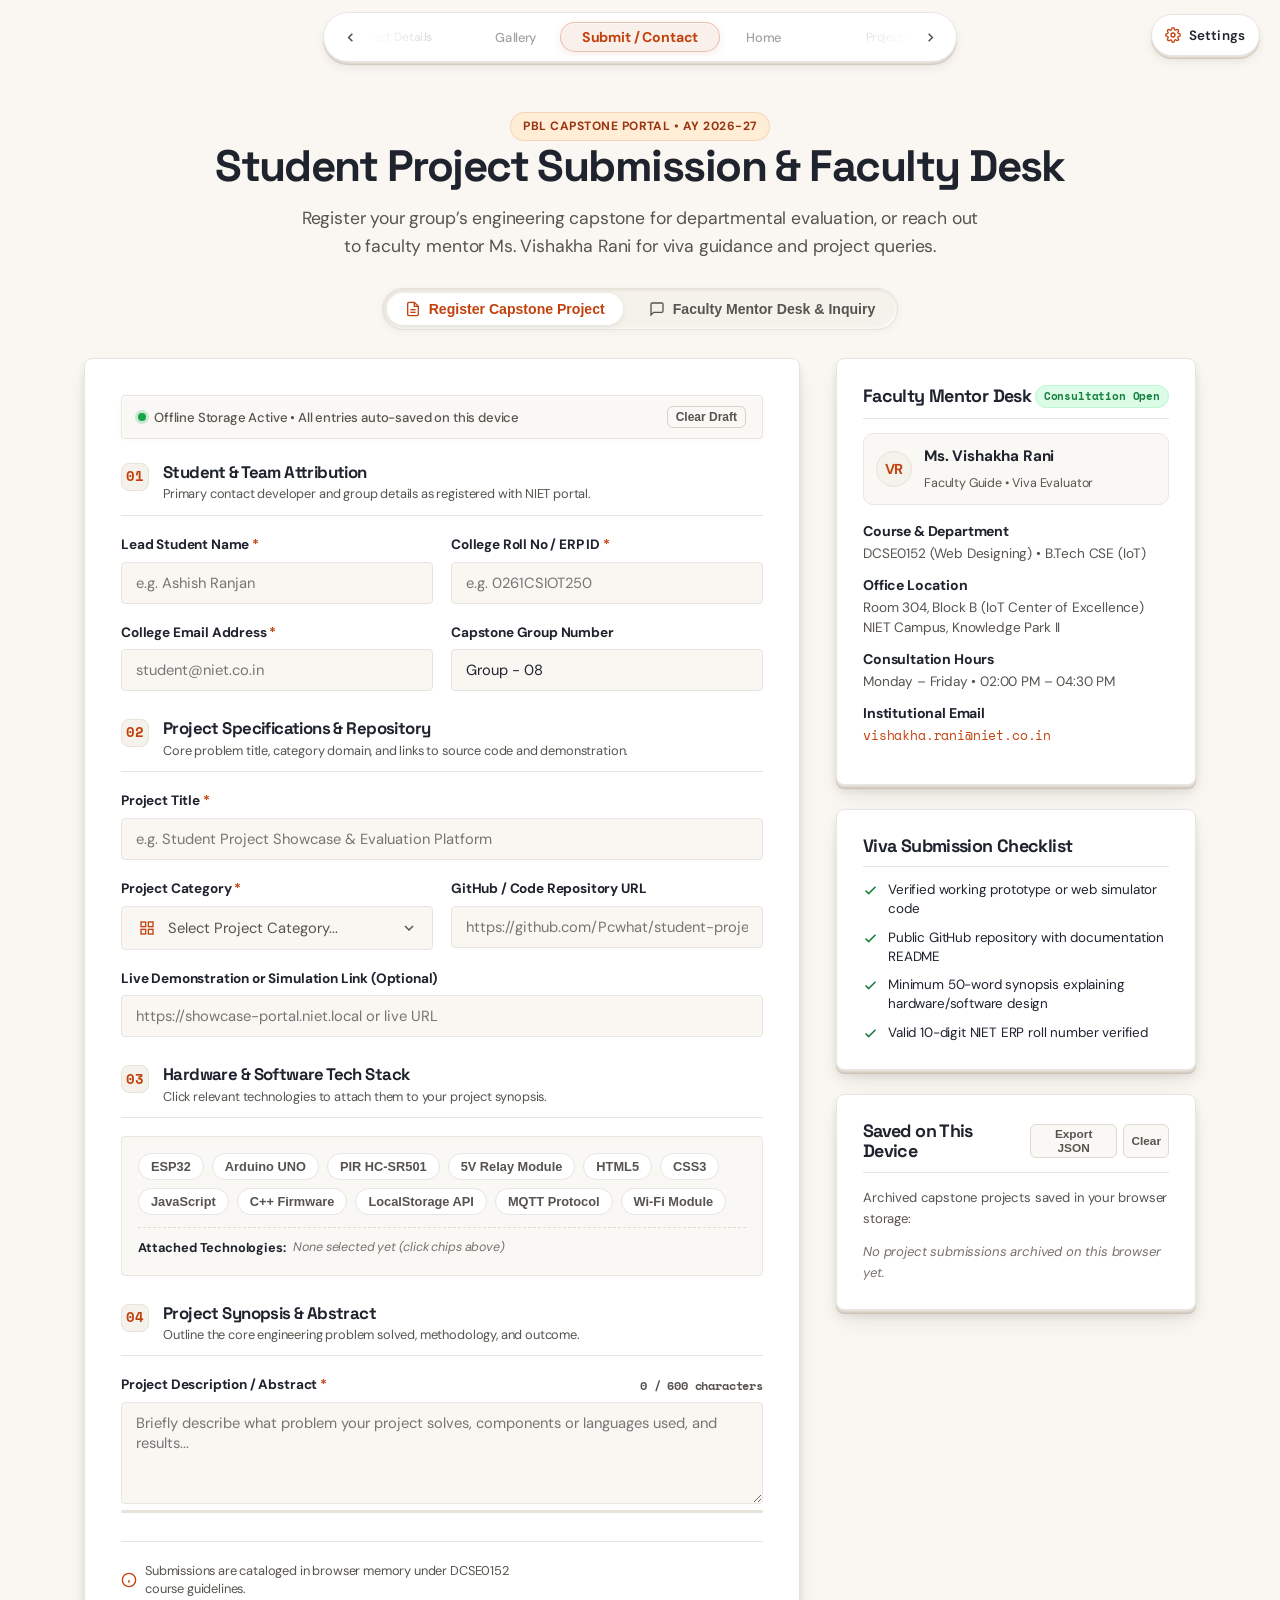
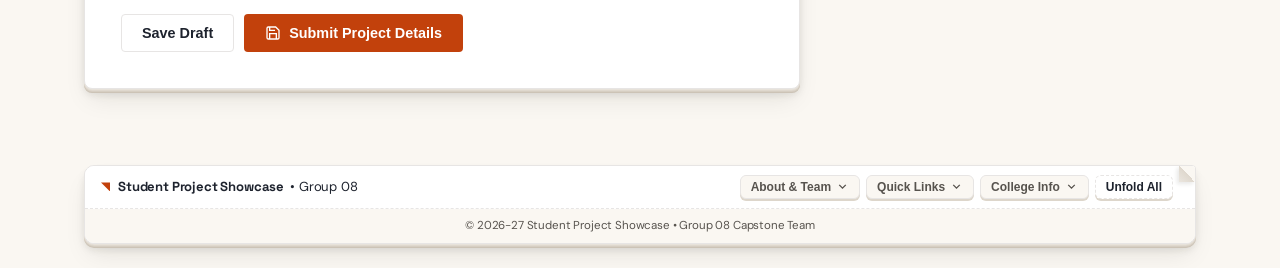
==== commit 7faba319: "Add files via upload" ====
--- a/contact.html
+++ b/contact.html
@@ -409,7 +409,7 @@
               <label class="form-label" for="repoUrl">
                 <span>GitHub / Code Repository URL</span>
               </label>
-              <input type="url" id="repoUrl" class="form-input" placeholder="https://github.com/niet-web-group08/student-project-showcase" />
+              <input type="url" id="repoUrl" class="form-input" placeholder="https://github.com/Pcwhat/student-project" />
             </div>
 
             <!-- Live Demo Link -->
